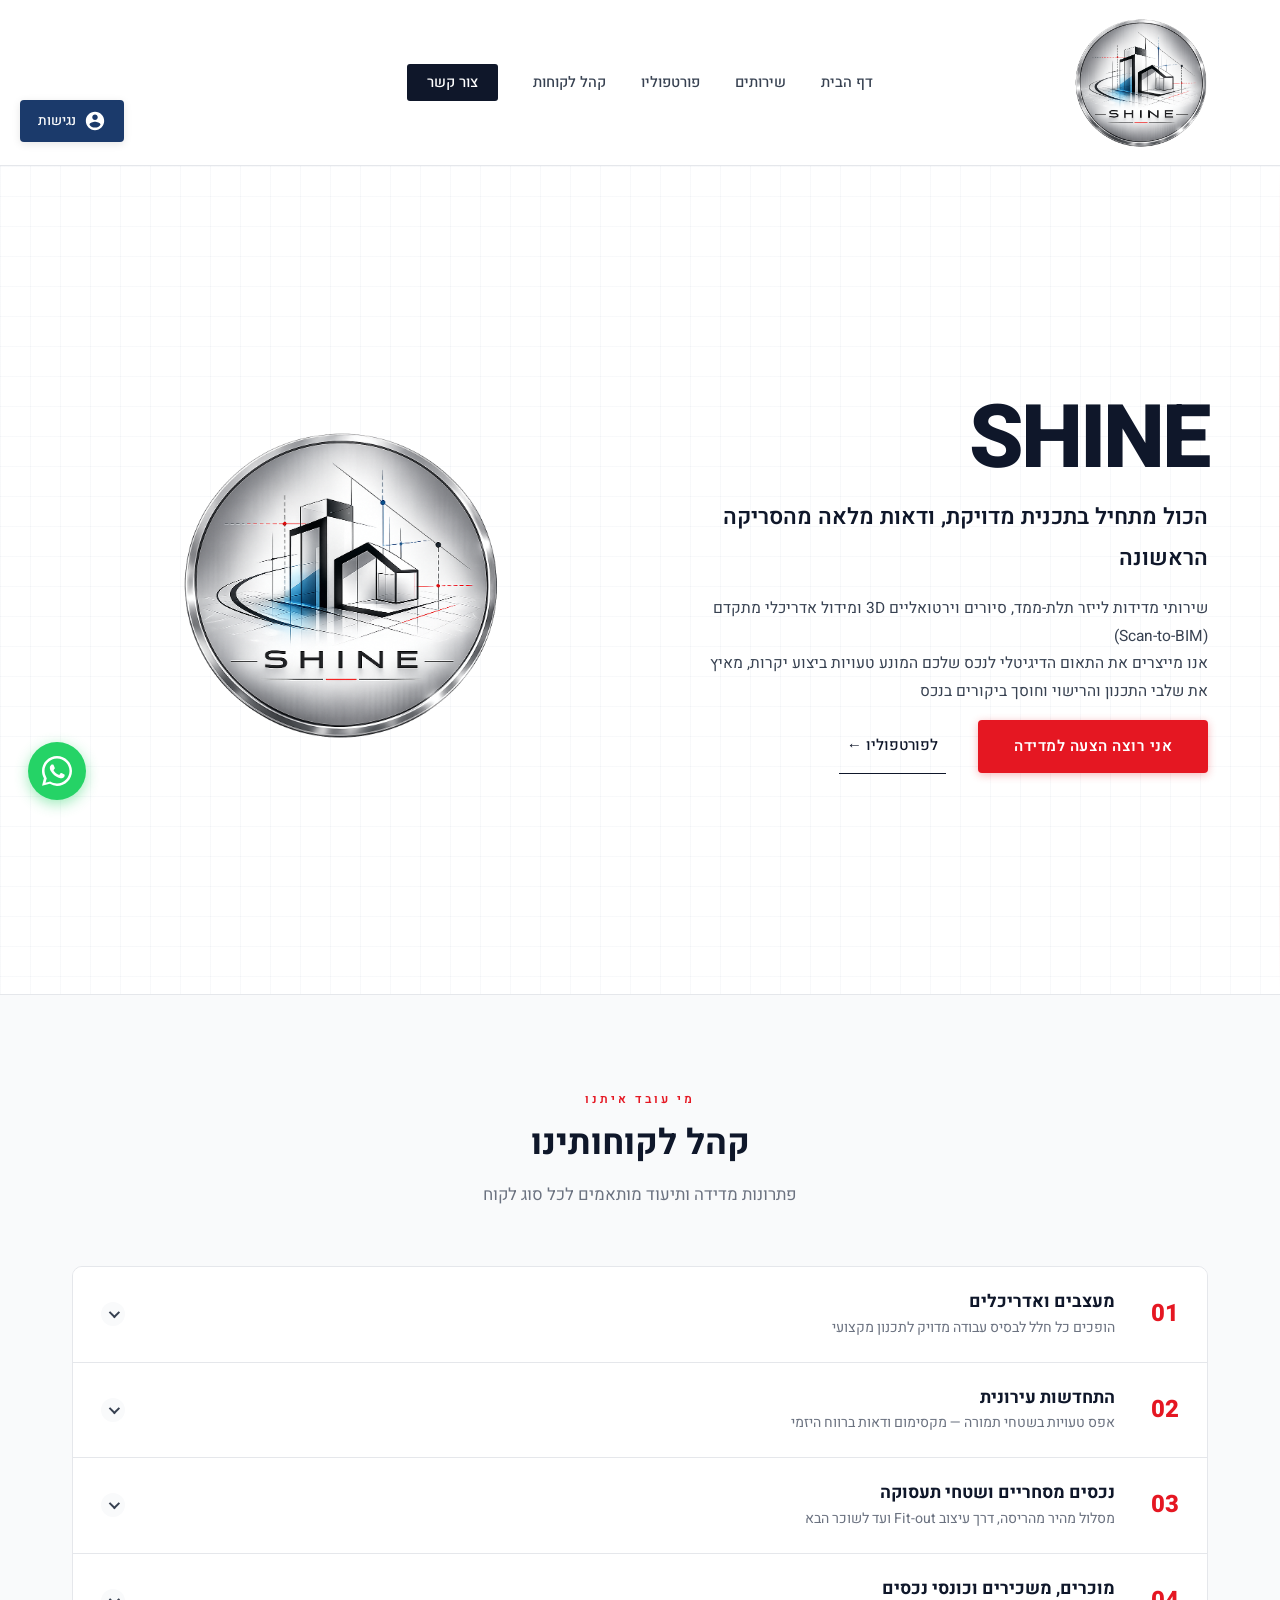
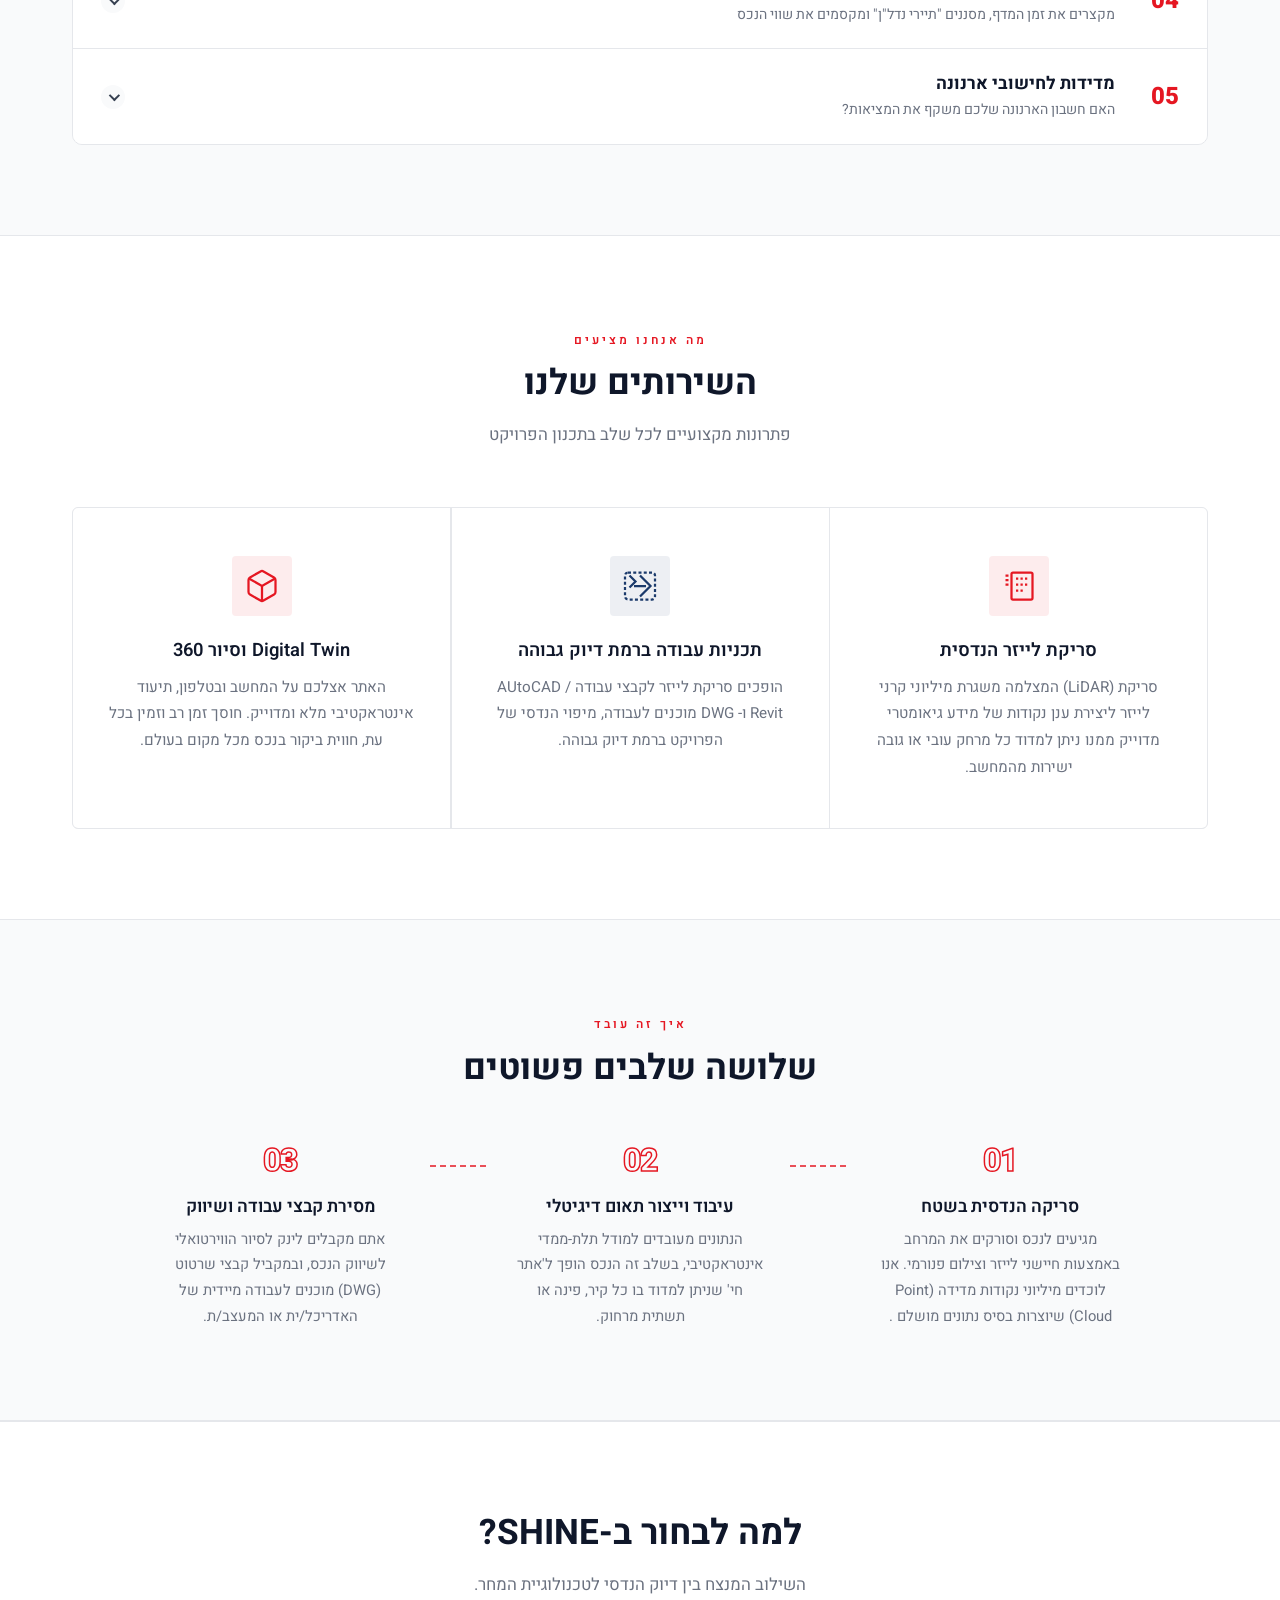
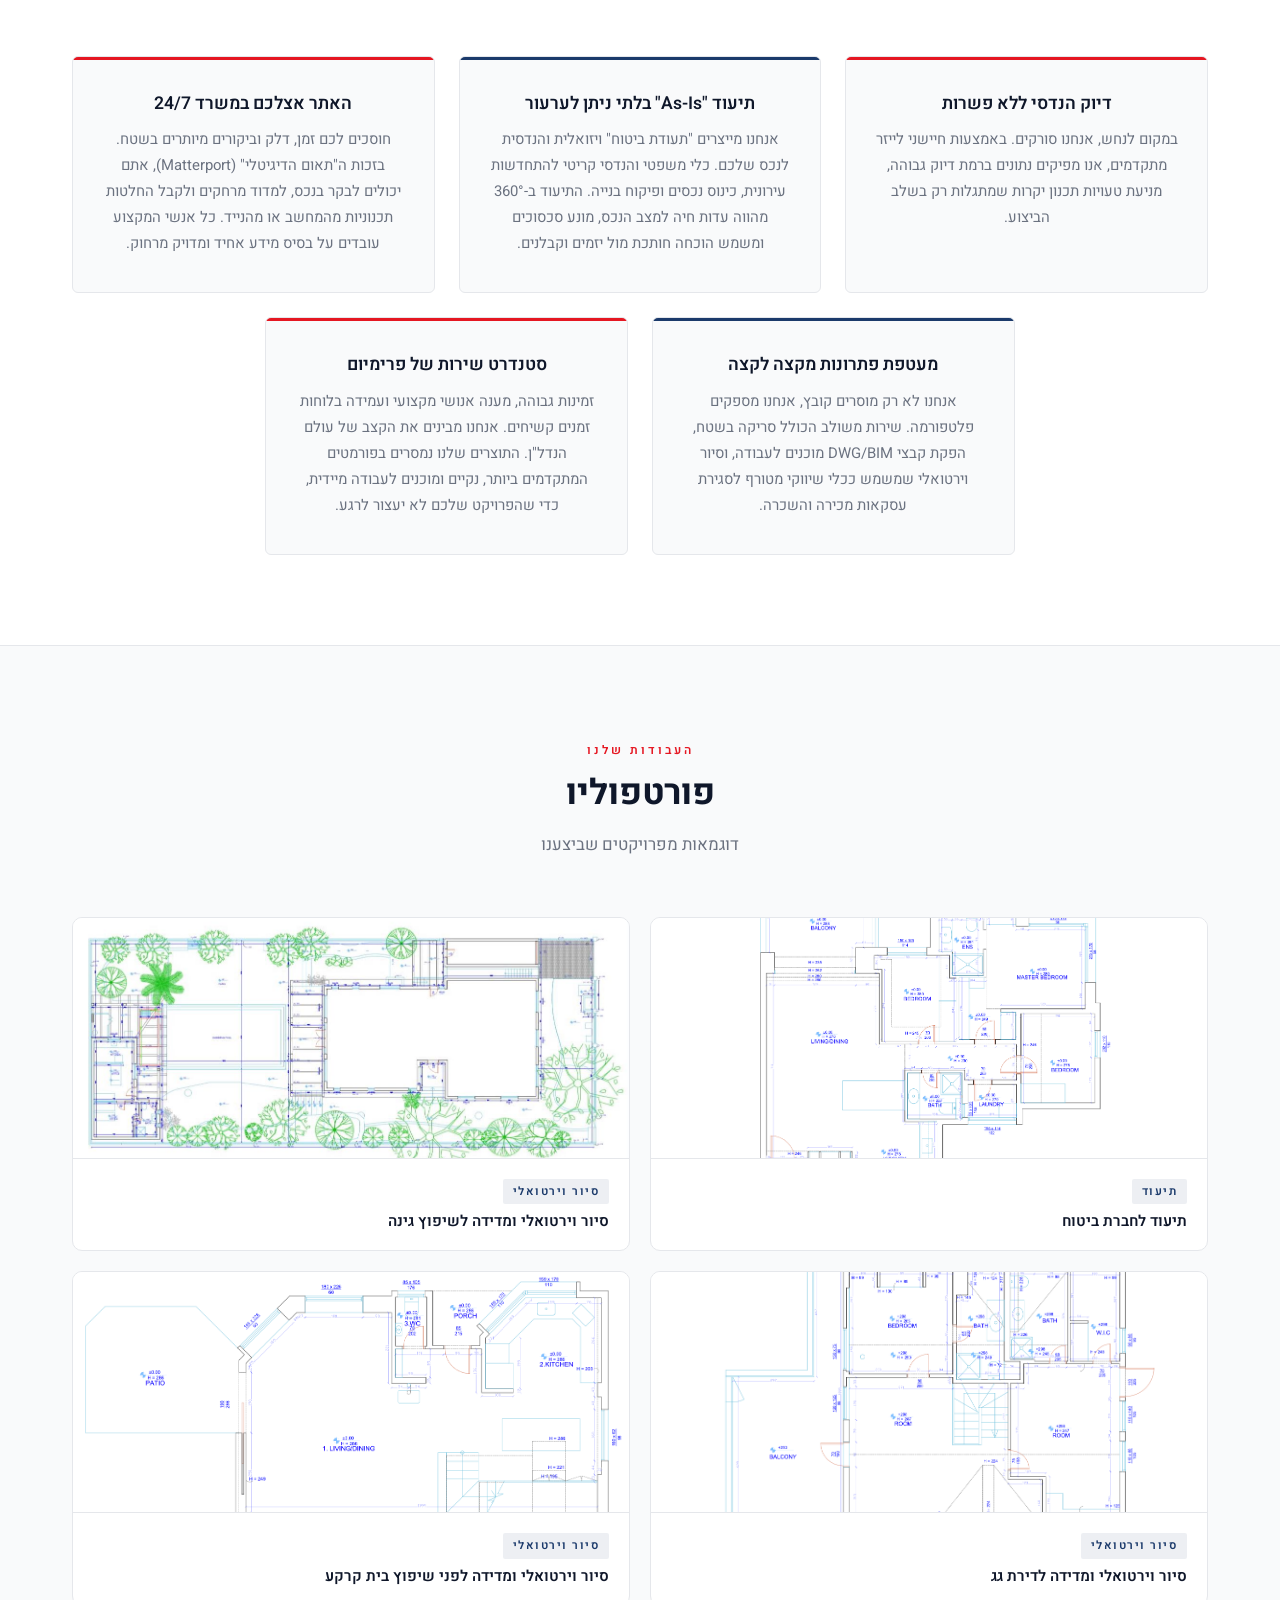
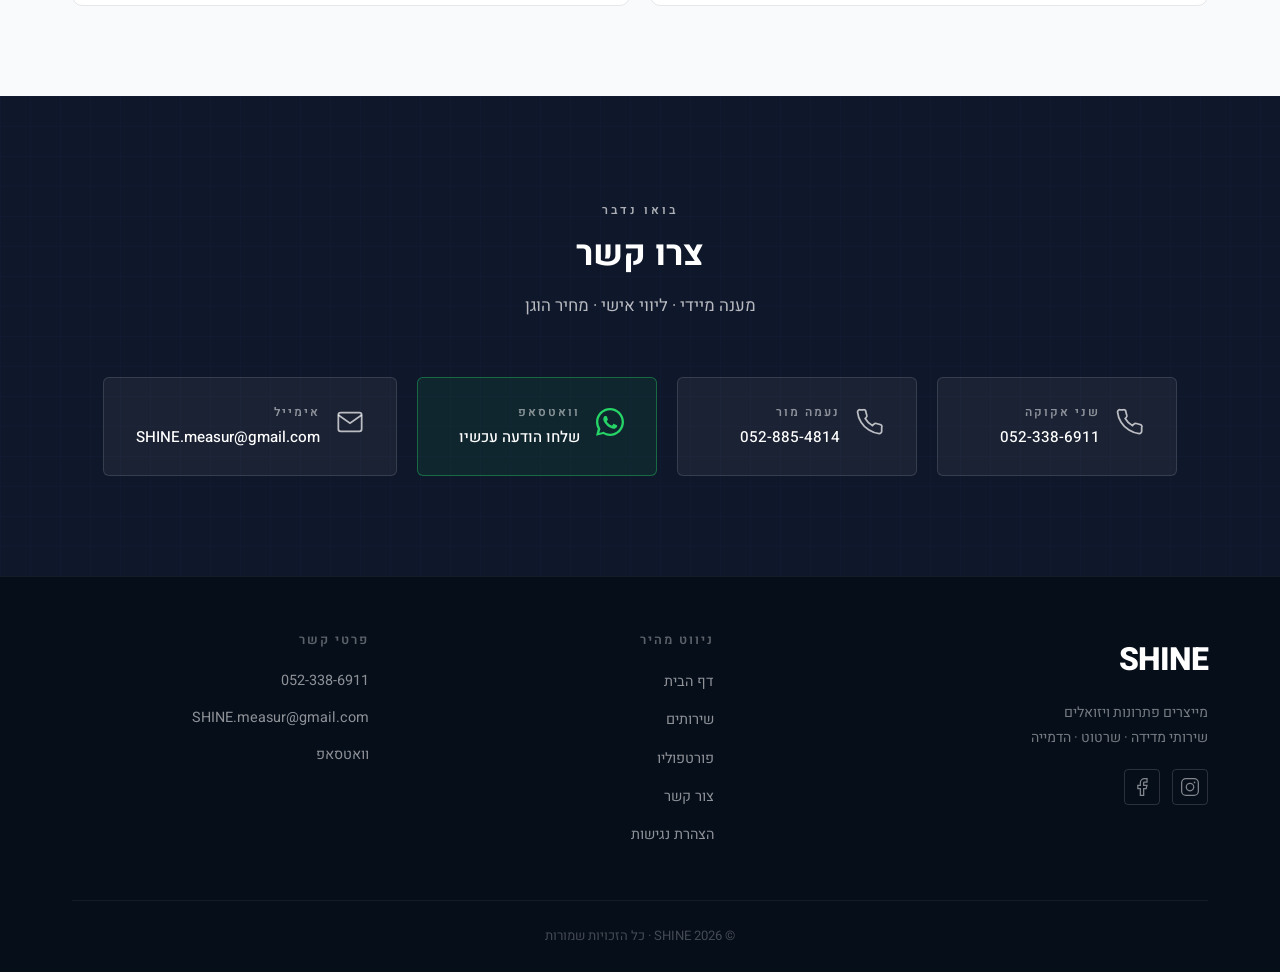
==== index.html @ 83413a2d "Update index.html" ====
<!DOCTYPE html>
<html lang="he" dir="rtl">
<head>
    <meta charset="UTF-8">
    <meta name="viewport" content="width=device-width, initial-scale=1.0">
    <meta name="description" content="SHINE - שירותי מדידה, שרטוט והדמיית 3D מקצועיים לאדריכלים, מעצבי פנים ומהנדסים">
    <title>SHINE | מדידה · שרטוט · הדמייה</title>
    <link rel="stylesheet" href="styles.css">
    <link rel="preconnect" href="https://fonts.googleapis.com">
    <link rel="preconnect" href="https://fonts.gstatic.com" crossorigin>
    <link href="https://fonts.googleapis.com/css2?family=Heebo:wght@300;400;500;600;700;800&display=swap" rel="stylesheet">
</head>
<body>

    <!-- תפריט נגישות -->
    <div id="accessibility-menu" class="accessibility-menu" role="region" aria-label="תפריט נגישות">
        <button id="accessibility-toggle" class="accessibility-toggle" aria-label="פתח תפריט נגישות" aria-expanded="false">
            <svg width="22" height="22" viewBox="0 0 24 24" fill="currentColor" aria-hidden="true">
                <path d="M12 2C6.48 2 2 6.48 2 12s4.48 10 10 10 10-4.48 10-10S17.52 2 12 2zm0 3c1.66 0 3 1.34 3 3s-1.34 3-3 3-3-1.34-3-3 1.34-3 3-3zm0 14.2c-2.5 0-4.71-1.28-6-3.22.03-1.99 4-3.08 6-3.08 1.99 0 5.97 1.09 6 3.08-1.29 1.94-3.5 3.22-6 3.22z"/>
            </svg>
            <span>נגישות</span>
        </button>
        <div id="accessibility-options" class="accessibility-options" aria-hidden="true">
            <h2>אפשרויות נגישות</h2>
            <button class="accessibility-btn" data-action="increase-font" aria-label="הגדל גופן">
                <span class="icon">A+</span><span>הגדל גופן</span>
            </button>
            <button class="accessibility-btn" data-action="decrease-font" aria-label="הקטן גופן">
                <span class="icon">A-</span><span>הקטן גופן</span>
            </button>
            <button class="accessibility-btn" data-action="high-contrast" aria-label="ניגודיות גבוהה">
                <span class="icon">◐</span><span>ניגודיות גבוהה</span>
            </button>
            <button class="accessibility-btn" data-action="reset" aria-label="אפס הגדרות">
                <span class="icon">↻</span><span>אפס הגדרות</span>
            </button>
            <a href="accessibility-statement.html" class="accessibility-link">הצהרת נגישות</a>
        </div>
    </div>

    <!-- כפתור וואטסאפ צף -->
    <a href="https://wa.me/972528854814?text=היי%20SHINE,%20אשמח%20לשמוע%20עוד%20על%20השירותים%20שלכם"
       class="whatsapp-float"
       target="_blank"
       rel="noopener noreferrer"
       aria-label="פנה אלינו בוואטסאפ">
        <svg width="30" height="30" viewBox="0 0 32 32" fill="currentColor" aria-hidden="true">
            <path d="M16 0C7.164 0 0 7.164 0 16c0 2.824.738 5.482 2.028 7.784L.067 31.848l8.292-2.176A15.923 15.923 0 0016 32c8.836 0 16-7.164 16-16S24.836 0 16 0zm0 29.333c-2.444 0-4.768-.662-6.756-1.812l-.484-.288-5.024 1.32 1.34-4.896-.316-.5A13.242 13.242 0 012.667 16c0-7.364 5.97-13.333 13.333-13.333S29.333 8.636 29.333 16 23.364 29.333 16 29.333z"/>
            <path d="M23.348 19.472c-.388-.196-2.3-1.136-2.656-1.264-.356-.132-.616-.196-.876.196-.26.388-1.008 1.264-1.236 1.524-.228.26-.456.292-.844.096-.388-.196-1.64-.604-3.124-1.928-1.156-1.032-1.936-2.308-2.164-2.696-.228-.388-.024-.6.172-.792.176-.176.388-.456.584-.684.196-.228.26-.388.388-.648.132-.26.068-.488-.032-.684-.1-.196-.876-2.112-1.2-2.892-.316-.76-.636-.656-.876-.668-.228-.012-.488-.012-.748-.012s-.684.096-1.04.488c-.356.388-1.36 1.328-1.36 3.244s1.392 3.764 1.588 4.024c.196.26 2.748 4.196 6.656 5.884.932.404 1.66.644 2.228.824.936.296 1.788.256 2.46.156.752-.112 2.3-.94 2.624-1.848.324-.908.324-1.688.228-1.848-.096-.16-.356-.26-.744-.456z"/>
        </svg>
    </a>

    <!-- כפתור טלפון צף -->
    <a href="tel:+972523386911" class="phone-float" aria-label="התקשר אלינו">
        <svg width="28" height="28" viewBox="0 0 32 32" fill="currentColor" aria-hidden="true">
            <path d="M25.36 20.12l-3.52-1.52c-.48-.2-1.04-.08-1.4.32l-1.56 1.56c-2.84-1.44-5.16-3.76-6.6-6.6l1.56-1.56c.4-.36.52-.92.32-1.4l-1.52-3.52c-.24-.56-.84-.88-1.44-.76l-3.2.64c-.6.12-1.04.64-1.04 1.24C6.96 18.28 13.72 25.04 22.48 25.04c.6 0 1.12-.44 1.24-1.04l.64-3.2c.12-.6-.2-1.2-.76-1.44z"/>
        </svg>
    </a>

    <!-- תפריט ניווט -->
    <nav class="navbar" role="navigation" aria-label="תפריט ראשי">
        <div class="container">
            <div class="nav-content">
                <a href="index.html" class="logo" aria-label="SHINE - דף הבית">
                    <img src="images/logo.png" alt="SHINE - מדידה שרטוט הדמייה" class="logo-image">
                </a>
                <button class="mobile-menu-toggle" aria-label="פתח תפריט" aria-expanded="false">
                    <span class="hamburger"></span>
                    <span class="hamburger"></span>
                    <span class="hamburger"></span>
                </button>
                <ul class="nav-links" role="menubar">
                    <li role="none"><a href="#home" role="menuitem">דף הבית</a></li>
                    <li role="none"><a href="#services" role="menuitem">שירותים</a></li>
                    <li role="none"><a href="#portfolio" role="menuitem">פורטפוליו</a></li>
                    <li role="none"><a href="#audience" role="menuitem">קהל לקוחות</a></li>
                    <li role="none"><a href="#contact" role="menuitem" class="nav-contact-link">צור קשר</a></li>
                </ul>
            </div>
        </div>
    </nav>

    <!-- Hero Section -->
    <section id="home" class="hero" role="banner">
        <div class="container">
            <div class="hero-grid">
                <div class="hero-text">
                    <!-- <p class="hero-label">שירותי מדידה, שרטוט והדמייה</p>-->
                    <h1 class="hero-title">SHINE</h1>
                    <p class="hero-subtitle">הכול מתחיל בתכנית מדויקת, ודאות מלאה מהסריקה הראשונה</p>
                    <p class="hero-description">שירותי מדידות לייזר תלת-ממד, סיורים וירטואליים 3D ומידול אדריכלי מתקדם (Scan-to-BIM)<br>אנו מייצרים את התאום הדיגיטלי לנכס שלכם המונע טעויות ביצוע יקרות, מאיץ את שלבי התכנון והרישוי וחוסך ביקורים בנכס</p>
                    <div class="hero-cta-group">
                        <a href="#contact" class="btn-primary">אני רוצה הצעה למדידה</a>
                        <a href="#portfolio" class="btn-secondary">לפורטפוליו ←</a>
                    </div>
                </div>
                <div class="hero-visual">
                    <img src="images/profile_logo.png" alt="SHINE - שני אקוקה" class="hero-profile-img">
                </div>
            </div>
        </div>
    </section>

    <!-- Audience Section -->
    <section id="audience" class="audience-section">
        <div class="container">
            <div class="section-header">
                <span class="section-label">מי עובד איתנו</span>
                <h2 class="section-title">קהל לקוחותינו</h2>
                <p class="section-subtitle">פתרונות מדידה ותיעוד מותאמים לכל סוג לקוח</p>
            </div>
            <div class="audience-accordion">

                <div class="audience-item">
                    <button class="audience-header" aria-expanded="false">
                        <span class="audience-num">01</span>
                        <div class="audience-titles">
                            <span class="audience-title">מעצבים ואדריכלים</span>
                            <span class="audience-tagline">הופכים כל חלל לבסיס עבודה מדויק לתכנון מקצועי</span>
                        </div>
                        <span class="audience-arrow" aria-hidden="true"></span>
                    </button>
                    <div class="audience-body">
                        <p>קיר עקום שלא נלקח בחשבון, זווית נסתרת שאינה 90 מעלות, או נסיעות חוזרות לשטח כדי לבדוק "איפה מוקמה נקודת החשמל" — כל אלו מעכבים את הפרויקט וגורמים לטעויות יקרות בבית הלקוח.</p>
                        <p>אנו מספקים מדידת פנים כירורגית באמצעות סריקת לייזר LiDAR תלת-ממדית ונותנים לכם את השקט להתמקד בתכנון, עיצוב וניהול הפרויקט.</p>
                        <p>אנו מודדים דירות, בתים פרטיים, חנויות ומשרדים ומפיקים עבורך קובץ DWG (אוטוקאד) או Revit נקי, מסודר בשכבות ובגרסה הרצויה לך. מודד מקצועי הוא חלק מהצלחת הפרויקט!</p>
                        <p>כל מדידה כוללת סיור וירטואלי חי — את והלקוחות יכולים "לבקר" בנכס מכל מקום 24/7, לבצע מדידות נוספות באמצעות סרגל דיגיטלי על גבי המסך, ולתאם תשתיות ללא פגישות שטח מיותרות.</p>
                    </div>
                </div>

                <div class="audience-item">
                    <button class="audience-header" aria-expanded="false">
                        <span class="audience-num">02</span>
                        <div class="audience-titles">
                            <span class="audience-title">התחדשות עירונית</span>
                            <span class="audience-tagline">אפס טעויות בשטחי תמורה — מקסימום ודאות ברווח היזמי</span>
                        </div>
                        <span class="audience-arrow" aria-hidden="true"></span>
                    </button>
                    <div class="audience-body">
                        <p>הסטנדרט הטכנולוגי החדש למדידת דירות קיימות בפרויקטים של התחדשות עירונית. ודאות הנדסית חלוטה לשומות תקן 21 ולטבלאות ההקצאה.</p>
                        <p><strong>המטר שחוסך מיליונים:</strong> בפרויקט פינוי-בינוי, כל מטר רבוע שגוי במצב הקיים הוא התחייבות שגויה בתמורות לדיירים. יזמים מגלים לעיתים קרובות מדי ש"השטח בהיתר" אינו תואם את המציאות — מה שמוביל להפסדים של מיליוני שקלים ברווח הגולמי ועיכובים קריטיים.</p>
                        <div class="audience-services-grid">
                            <div class="audience-service-item"><span class="audience-service-num">01</span><div><strong>סריקת LiDAR מלאה למתחם</strong> — סריקה טכנולוגית מלאה של כלל הדירות, ללא הפרעה לשגרת הדיירים, בזמן קצר ובדיוק מרבי.</div></div>
                            <div class="audience-service-item"><span class="audience-service-num">02</span><div><strong>ענן נקודות וטבלאות שטחים</strong> — עיבוד נתוני Point Cloud לטבלאות שטחים מפורטות ומאומתות, בסיס אמין לשמאות לתקן 21.</div></div>
                            <div class="audience-service-item"><span class="audience-service-num">03</span><div><strong>קבצי DWG לתכנון מוקדם</strong> — שרטוטים מדויקים המוכנים לעבודה של האדריכל.</div></div>
                            <div class="audience-service-item"><span class="audience-service-num">04</span><div><strong>ניתוח מסמכים טאבו ותשריטים</strong> — השוואה מקצועית בין הרישום המשפטי לבין המדידה בפועל, גילוי פערים לפני שהם הופכים לחבות.</div></div>
                            <div class="audience-service-item"><span class="audience-service-num">05</span><div><strong>תיקייה מאובטחת בענן</strong> — מסירה דיגיטלית מסודרת של כל חומרי המדידות, זמינים לכל גורמי הפרויקט.</div></div>
                            <div class="audience-service-item"><span class="audience-service-num">06</span><div><strong>סיורים וירטואליים</strong> — מודל תלת-ממד מלא לצפייה, מדידה ותיעוד מצב קיים. מגן על היזם ומפקח הבנייה מפני תביעות נזקים עתידיות.</div></div>
                        </div>
                    </div>
                </div>

                <div class="audience-item">
                    <button class="audience-header" aria-expanded="false">
                        <span class="audience-num">03</span>
                        <div class="audience-titles">
                            <span class="audience-title">נכסים מסחריים ושטחי תעסוקה</span>
                            <span class="audience-tagline">מסלול מהיר מהריסה, דרך עיצוב Fit-out ועד לשוכר הבא</span>
                        </div>
                        <span class="audience-arrow" aria-hidden="true"></span>
                    </button>
                    <div class="audience-body">
                        <p>נכס מסחרי או משרד ריק הוא הפסד כספי נקי בכל יום שעובר. תהליך חילופי השוכרים נתקע לעיתים קרובות בשל היעדר תוכניות "מצב קיים" (As-Is) מדויקות, מה שמעכב את אדריכלי השוכר מלהתחיל בתכנון ה-Fit-out ולחתום על החוזה.</p>
                        <p>אנו מספקים סריקת לייזר מהירה ומקיפה — תוך 48 שעות מועברים קבצי Revit/DWG מדויקים הכוללים מיקומי עמודים, מחיצות ותשתיות (חשמל, אינסטלציה ומיזוג).</p>
                        <p>חישוב יחסי ברוטו-נטו (Gross-up) ושטחי העמסה קומתיים מונע ויכוחים משפטיים ועיכובים במו"מ, ומבטיח גביית שכר דירה על כל סנטימטר קיים בשטח.</p>
                        <p class="audience-clients"><strong>אנו עובדים עם:</strong> רשתות קמעונאיות, קניונים ומרכזים מסחריים, חברות לניהול נכסים, יזמי נדל"ן מניב, משרדי אדריכלים וחברות ביצוע ופיקוח.</p>
                    </div>
                </div>

                <div class="audience-item">
                    <button class="audience-header" aria-expanded="false">
                        <span class="audience-num">04</span>
                        <div class="audience-titles">
                            <span class="audience-title">מוכרים, משכירים וכונסי נכסים</span>
                            <span class="audience-tagline">מקצרים את זמן המדף, מסננים "תיירי נדל"ן" ומקסמים את שווי הנכס</span>
                        </div>
                        <span class="audience-arrow" aria-hidden="true"></span>
                    </button>
                    <div class="audience-body">
                        <p>בעולם הנדל"ן של היום, תמונות דו-ממדיות כבר לא מספיקות. השילוב בין מדידת לייזר מדויקת לטכנולוגיית תאום דיגיטלי בתלת-ממד מייצר העתק מושלם, וירטואלי ומדויק על המילימטר של הנכס.</p>
                        <p><strong>במקום לבזבז שעות על תיאומים וסיורים פיזיים</strong> עם מתעניינים לא רלוונטיים — הקונים הפוטנציאליים יכולים "לסייר" בנכס מכל מקום ובכל זמן. מי שמגיע לסיור פיזי לאחר מכן הוא קונה חם ובשל לסגירה.</p>
                        <p><strong>שקיפות מלאה שמונעת פיצוץ עסקאות:</strong> מדידת הנכס המדויקת שלנו מייצרת תוכנית קומה (Floor Plan) אמינה. שקיפות זו בונה אמון מיידי, מונעת הפתעות בשלב בדיקת השמאי, ומגנה מפני דרישות הורדת מחיר ברגע האחרון.</p>
                        <p><strong>כלי עבודה קריטי לכונסי נכסים:</strong> התאום הדיגיטלי משמש כ"עדות חיה" במצב של שקיפות מלאה עבור בית המשפט והרוכשים הפוטנציאליים, ומאפשר לנהל הליך התמחרות יעיל גם כשהנכס נעול או מאוכלס ברגישות.</p>
                        <p><strong>תכנון שיפוצים לפני רכישה:</strong> קונים יכולים לקחת מידות מדויקות ישירות מתוך הסיור הווירטואלי, לבדוק אם הריהוט שלהם ייכנס, ולתכנן הריסת קיר — הסרת חסמי קנייה פסיכולוגיים שהופכת נכס "ישן" לנכס עם פוטנציאל מוחשי.</p>
                    </div>
                </div>

                <div class="audience-item">
                    <button class="audience-header" aria-expanded="false">
                        <span class="audience-num">05</span>
                        <div class="audience-titles">
                            <span class="audience-title">מדידות לחישובי ארנונה</span>
                            <span class="audience-tagline">האם חשבון הארנונה שלכם משקף את המציאות?</span>
                        </div>
                        <span class="audience-arrow" aria-hidden="true"></span>
                    </button>
                    <div class="audience-body">
                        <p>חיובי הארנונה מבוססים על שטח הנכס, אך במקרים רבים שיטות החישוב של הרשות אינן מעודכנות, כוללות שטחים משותפים שלא כחוק, או מבוססות על מדידות ישנות ולא מדויקות. טעות של מטרים בודדים מתורגמת להפסד של אלפי ואף עשרות אלפי שקלים מדי שנה.</p>
                        <div class="audience-services-grid">
                            <div class="audience-service-item"><span class="audience-service-num">✓</span><div><strong>מדידת שטח נטו מול ברוטו</strong> — בדיקה מדויקת של השטח הבלעדי לעומת שטחים משותפים שלעיתים מועמסים בטעות.</div></div>
                            <div class="audience-service-item"><span class="audience-service-num">✓</span><div><strong>התאמה לצו הארנונה המקומי</strong> — לכל עירייה הגדרות שונות; המדידה שלנו מתורגמת לשפה המשפטית של הרשות שלכם.</div></div>
                            <div class="audience-service-item"><span class="audience-service-num">✓</span><div><strong>איתור טעויות בסיווג הנכס</strong> — מדידה המפרידה בין שימושים שונים בחלל מאפשרת לדרוש שינוי סיווג לתעריף נמוך יותר.</div></div>
                            <div class="audience-service-item"><span class="audience-service-num">✓</span><div><strong>בסיס איתן להגשת השגות</strong> — דוחות המדידה שלנו מספקים ל"אקדח המעשן" לניצחון בהליך ההשגה.</div></div>
                            <div class="audience-service-item"><span class="audience-service-num">✓</span><div><strong>הפחתה וקבלת החזרים רטרואקטיביים</strong> — תיקון טעות יכול להוות עילה לדרישת החזר כספי עבור השנים שבהן שילמתם ביתר.</div></div>
                            <div class="audience-service-item"><span class="audience-service-num">✓</span><div><strong>הגנה מפני "מדידות פתע" של העירייה</strong> — החזקת מדידה דיגיטלית מעודכנת מאפשרת לבקר את נתוני העירייה מיד ולבלום חיובים תופחים.</div></div>
                        </div>
                        <p class="audience-cta-line">מדידה אחת מונעת תשלומים מיותרים לשנים קדימה ומחזירה את ההשקעה מהר מאוד.</p>
                    </div>
                </div>

            </div>
        </div>
    </section>

    <!-- Services Section -->
    <section id="services" class="services-section">
        <div class="container">
            <div class="section-header">
                <span class="section-label">מה אנחנו מציעים</span>
                <h2 class="section-title">השירותים שלנו</h2>
                <p class="section-subtitle">פתרונות מקצועיים לכל שלב בתכנון הפרויקט</p>
            </div>
            <div class="services-grid">
                <div class="service-card animate-in">
                    <div class="service-icon red">
                        <svg width="36" height="36" viewBox="0 0 24 24" fill="none" stroke="currentColor" stroke-width="1.5" aria-hidden="true">
                            <path d="M3 5h2M3 8h2M3 11h2"/>
                            <rect x="7" y="3" width="14" height="18" rx="1"/>
                            <path d="M10 7h8M10 11h8M10 15h5" stroke-dasharray="1.5 1.5"/>
                        </svg>
                    </div>
                    <h3>סריקת לייזר הנדסית</h3>
                    <p>סריקת (LiDAR) המצלמה משגרת מיליוני קרני לייזר ליצירת ענן נקודות של מידע גיאומטרי מדוייק ממנו ניתן למדוד כל מרחק עובי או גובה ישירות מהמחשב.</p>
                </div>
                <div class="service-card animate-in">
                    <div class="service-icon blue">
                        <svg width="36" height="36" viewBox="0 0 24 24" fill="none" stroke="currentColor" stroke-width="1.5" aria-hidden="true">
                            <path d="M12 19l7-7-7-7"/>
                            <path d="M5 5l4 4-4 4"/>
                            <rect x="2" y="3" width="20" height="18" rx="2" stroke-dasharray="2 1.5"/>
                            <path d="M8 12h8"/>
                        </svg>
                    </div>
                    <h3>תכניות עבודה ברמת דיוק גבוהה</h3>
                    <p>הופכים סריקת לייזר לקבצי עבודה AUtoCAD / Revit ו- DWG מוכנים לעבודה, מיפוי הנדסי של הפרויקט ברמת דיוק גבוהה.</p>
                </div>
                <div class="service-card animate-in">
                    <div class="service-icon red">
                        <svg width="36" height="36" viewBox="0 0 24 24" fill="none" stroke="currentColor" stroke-width="1.5" aria-hidden="true">
                            <path d="M21 16V8a2 2 0 00-1-1.73l-7-4a2 2 0 00-2 0l-7 4A2 2 0 003 8v8a2 2 0 001 1.73l7 4a2 2 0 002 0l7-4A2 2 0 0021 16z"/>
                            <polyline points="3.27 6.96 12 12.01 20.73 6.96"/>
                            <line x1="12" y1="22.08" x2="12" y2="12"/>
                        </svg>
                    </div>
                    <h3>Digital Twin וסיור 360 </h3>
                    <p>האתר אצלכם על המחשב ובטלפון, תיעוד אינטראקטיבי מלא ומדוייק. חוסך זמן רב וזמין בכל עת, חווית ביקור בנכס מכל מקום בעולם.</p>
                </div>
            </div>
        </div>
    </section>

    <!-- Process Section -->
    <section id="process" class="process-section">
        <div class="container">
            <div class="section-header">
                <span class="section-label">איך זה עובד</span>
                <h2 class="section-title">שלושה שלבים פשוטים</h2>
            </div>
            <div class="process-steps">
                <div class="process-step animate-in">
                    <div class="step-number">01</div>
                    <div class="step-content">
                        <h3>סריקה הנדסית בשטח</h3>
                        <p>מגיעים לנכס וסורקים את המרחב באמצעות חיישני לייזר וצילום פנורמי. אנו לוכדים מיליוני נקודות מדידה (Point Cloud) שיוצרות בסיס נתונים מושלם
.</p>
                    </div>
                </div>
                <div class="process-connector" aria-hidden="true">
                    <svg width="60" height="2" viewBox="0 0 60 2">
                        <line x1="0" y1="1" x2="60" y2="1" stroke="#e51722" stroke-width="1.5" stroke-dasharray="6,4"/>
                    </svg>
                </div>
                <div class="process-step animate-in">
                    <div class="step-number">02</div>
                    <div class="step-content">
                        <h3>עיבוד וייצור תאום דיגיטלי</h3>
                        <p>הנתונים מעובדים למודל תלת-ממדי אינטראקטיבי, בשלב זה הנכס הופך ל'אתר חי' שניתן למדוד בו כל קיר, פינה או תשתית מרחוק.</p>
                    </div>
                </div>
                <div class="process-connector" aria-hidden="true">
                    <svg width="60" height="2" viewBox="0 0 60 2">
                        <line x1="0" y1="1" x2="60" y2="1" stroke="#e51722" stroke-width="1.5" stroke-dasharray="6,4"/>
                    </svg>
                </div>
                <div class="process-step animate-in">
                    <div class="step-number">03</div>
                    <div class="step-content">
                        <h3>מסירת קבצי עבודה ושיווק</h3>
                        <p>אתם מקבלים לינק לסיור הווירטואלי לשיווק הנכס, ובמקביל קבצי שרטוט (DWG) מוכנים לעבודה מיידית של האדריכל/ית או המעצב/ת.</p>
                    </div>
                </div>
            </div>
        </div>
    </section>

    <!-- Advantages Section -->
    <section id="advantages" class="advantages-section">
        <div class="container">
            <div class="section-header">
                <!-- A<span class="section-label">למה SHINE</span>-->
                <h2 class="section-title">למה לבחור ב-SHINE?</h2>
                <p class="section-subtitle">השילוב המנצח בין דיוק הנדסי לטכנולוגיית המחר.</p>
            </div>
            <div class="advantages-grid">
                <div class="advantage-card animate-in">
                    <div class="advantage-accent red"></div>
                    <h3>דיוק הנדסי ללא פשרות</h3>
                    <p>במקום לנחש, אנחנו סורקים. באמצעות חיישני לייזר מתקדמים, אנו מפיקים נתונים ברמת דיוק גבוהה, מניעת טעויות תכנון יקרות שמתגלות רק בשלב הביצוע.</p>
                </div>
                <div class="advantage-card animate-in">
                    <div class="advantage-accent blue"></div>
                    <h3>תיעוד "As-Is" בלתי ניתן לערעור</h3>
                    <p>אנחנו מייצרים "תעודת ביטוח" ויזואלית והנדסית לנכס שלכם. כלי משפטי והנדסי קריטי להתחדשות עירונית, כינוס נכסים ופיקוח בנייה. התיעוד ב-360° מהווה עדות חיה למצב הנכס, מונע סכסוכים ומשמש הוכחה חותכת מול יזמים וקבלנים.</p>
                </div>
                <div class="advantage-card animate-in">
                    <div class="advantage-accent red"></div>
                    <h3>האתר אצלכם במשרד 24/7</h3>
                    <p>חוסכים לכם זמן, דלק וביקורים מיותרים בשטח. בזכות ה"תאום הדיגיטלי" (Matterport), אתם יכולים לבקר בנכס, למדוד מרחקים ולקבל החלטות תכנוניות מהמחשב או מהנייד. כל אנשי המקצוע עובדים על בסיס מידע אחיד ומדויק מרחוק.</p>
                </div>
                <div class="advantage-card animate-in">
                    <div class="advantage-accent blue"></div>
                    <h3>מעטפת פתרונות מקצה לקצה</h3>
                    <p>אנחנו לא רק מוסרים קובץ, אנחנו מספקים פלטפורמה. שירות משולב הכולל סריקה בשטח, הפקת קבצי DWG/BIM מוכנים לעבודה, וסיור וירטואלי שמשמש ככלי שיווקי מטורף לסגירת עסקאות מכירה והשכרה.</p>
                </div>
                <div class="advantage-card animate-in">
                    <div class="advantage-accent red"></div>
                    <h3>סטנדרט שירות של פרימיום</h3>
                    <p>זמינות גבוהה, מענה אנושי מקצועי ועמידה בלוחות זמנים קשיחים. אנחנו מבינים את הקצב של עולם הנדל"ן. התוצרים שלנו נמסרים בפורמטים המתקדמים ביותר, נקיים ומוכנים לעבודה מיידית, כדי שהפרויקט שלכם לא יעצור לרגע.</p>
                </div>
            </div>
        </div>
    </section>

    <!-- Portfolio Section -->
    <section id="portfolio" class="portfolio-section">
        <div class="container">
            <div class="section-header">
                <span class="section-label">העבודות שלנו</span>
                <h2 class="section-title">פורטפוליו</h2>
                <p class="section-subtitle">דוגמאות מפרויקטים שביצענו</p>
            </div>
            <div class="portfolio-grid">

                <div class="portfolio-item animate-in" onclick="openProject('a')" role="button" tabindex="0" aria-label="פתח פרויקט: תיעוד לחברת ביטוח">
                    <div class="portfolio-visual">
                        <img src="./images/projects/a_pic5.jpg" alt="תיעוד לחברת ביטוח" class="portfolio-thumb-img">
                        <div class="portfolio-overlay"><svg width="32" height="32" viewBox="0 0 24 24" fill="none" stroke="#fff" stroke-width="2"><circle cx="11" cy="11" r="8"/><line x1="21" y1="21" x2="16.65" y2="16.65"/></svg></div>
                    </div>
                    <div class="portfolio-info">
                        <span class="portfolio-tag">תיעוד</span>
                        <h3>תיעוד לחברת ביטוח</h3>
                    </div>
                </div>

                <div class="portfolio-item animate-in" onclick="openProject('b')" role="button" tabindex="0" aria-label="פתח פרויקט: סיור וירטואלי ומדידה לשיפוץ גינה">
                    <div class="portfolio-visual">
                        <img src="./images/projects/b_pic4.jpg" alt="סיור וירטואלי ומדידה לשיפוץ גינה" class="portfolio-thumb-img">
                        <div class="portfolio-overlay"><svg width="32" height="32" viewBox="0 0 24 24" fill="none" stroke="#fff" stroke-width="2"><circle cx="11" cy="11" r="8"/><line x1="21" y1="21" x2="16.65" y2="16.65"/></svg></div>
                    </div>
                    <div class="portfolio-info">
                        <span class="portfolio-tag">סיור וירטואלי</span>
                        <h3>סיור וירטואלי ומדידה לשיפוץ גינה</h3>
                    </div>
                </div>

                <div class="portfolio-item animate-in" onclick="openProject('c')" role="button" tabindex="0" aria-label="פתח פרויקט: סיור וירטואלי ומדידה לדירת גג">
                    <div class="portfolio-visual">
                        <img src="./images/projects/c_pic5.jpg" alt="סיור וירטואלי ומדידה לדירת גג" class="portfolio-thumb-img">
                        <div class="portfolio-overlay"><svg width="32" height="32" viewBox="0 0 24 24" fill="none" stroke="#fff" stroke-width="2"><circle cx="11" cy="11" r="8"/><line x1="21" y1="21" x2="16.65" y2="16.65"/></svg></div>
                    </div>
                    <div class="portfolio-info">
                        <span class="portfolio-tag">סיור וירטואלי</span>
                        <h3>סיור וירטואלי ומדידה לדירת גג</h3>
                    </div>
                </div>

                <div class="portfolio-item animate-in" onclick="openProject('d')" role="button" tabindex="0" aria-label="פתח פרויקט: סיור וירטואלי ומדידה לפני שיפוץ בית קרקע">
                    <div class="portfolio-visual">
                        <img src="./images/projects/d_pic4.jpg" alt="סיור וירטואלי ומדידה לפני שיפוץ בית קרקע" class="portfolio-thumb-img">
                        <div class="portfolio-overlay"><svg width="32" height="32" viewBox="0 0 24 24" fill="none" stroke="#fff" stroke-width="2"><circle cx="11" cy="11" r="8"/><line x1="21" y1="21" x2="16.65" y2="16.65"/></svg></div>
                    </div>
                    <div class="portfolio-info">
                        <span class="portfolio-tag">סיור וירטואלי</span>
                        <h3>סיור וירטואלי ומדידה לפני שיפוץ בית קרקע</h3>
                    </div>
                </div>

            </div>
        </div>
    </section>

    <!-- Project Modal -->
    <div id="project-modal" class="project-modal" role="dialog" aria-modal="true" aria-labelledby="modal-title">
        <div class="project-modal-backdrop" id="modal-backdrop"></div>
        <div class="project-modal-inner">
            <div class="project-modal-header">
                <h3 id="modal-title"></h3>
                <button class="modal-close-btn" id="modal-close-btn" aria-label="סגור חלון">&#x2715;</button>
            </div>
            <div class="project-modal-body">
                <div class="modal-images-grid" id="modal-images"></div>
                <div class="modal-video-wrap">
                    <iframe id="modal-video" src="" frameborder="0" allow="accelerometer; autoplay; clipboard-write; encrypted-media; gyroscope; picture-in-picture" allowfullscreen title="סרטון פרויקט"></iframe>
                </div>
            </div>
        </div>
    </div>

    <!-- Image Lightbox -->
    <div id="lightbox" class="lightbox" role="dialog" aria-modal="true" aria-label="תצוגה מוגדלת">
        <div class="lightbox-backdrop" id="lightbox-backdrop"></div>
        <button class="lightbox-close" id="lightbox-close" aria-label="סגור">&#x2715;</button>
        <button class="lightbox-arrow lightbox-prev" id="lightbox-prev" aria-label="תמונה קודמת">&#8250;</button>
        <img id="lightbox-img" src="" alt="" class="lightbox-img">
        <button class="lightbox-arrow lightbox-next" id="lightbox-next" aria-label="תמונה הבאה">&#8249;</button>
        <div class="lightbox-counter" id="lightbox-counter"></div>
    </div>

    <!-- Contact Section -->
    <section id="contact" class="contact-section">
        <div class="container">
            <div class="contact-content">
                <div class="section-header">
                    <span class="section-label light">בואו נדבר</span>
                    <h2 class="section-title light">צרו קשר</h2>
                    <p class="section-subtitle light">מענה מיידי · ליווי אישי · מחיר הוגן</p>
                </div>
                <div class="contact-methods">
                    <a href="tel:+972523386911" class="contact-card">
                        <div class="contact-icon">
                            <svg width="28" height="28" viewBox="0 0 24 24" fill="none" stroke="currentColor" stroke-width="1.5" aria-hidden="true">
                                <path d="M22 16.92v3a2 2 0 01-2.18 2 19.79 19.79 0 01-8.63-3.07A19.5 19.5 0 014.4 12.15a19.79 19.79 0 01-3.07-8.67A2 2 0 013.5 1.5h3a2 2 0 012 1.72 12.84 12.84 0 00.7 2.81 2 2 0 01-.45 2.11L7.91 9a16 16 0 006.09 6.09l1.37-1.37a2 2 0 012.12-.45 12.84 12.84 0 002.81.7A2 2 0 0122 16.92z"/>
                            </svg>
                        </div>
                        <div class="contact-text">
                            <span class="contact-label">שני אקוקה</span>
                            <span class="contact-value" dir="ltr">052-338-6911</span>
                        </div>
                    </a>
                    <a href="tel:+972528854814" class="contact-card">
                        <div class="contact-icon">
                            <svg width="28" height="28" viewBox="0 0 24 24" fill="none" stroke="currentColor" stroke-width="1.5" aria-hidden="true">
                                <path d="M22 16.92v3a2 2 0 01-2.18 2 19.79 19.79 0 01-8.63-3.07A19.5 19.5 0 014.4 12.15a19.79 19.79 0 01-3.07-8.67A2 2 0 013.5 1.5h3a2 2 0 012 1.72 12.84 12.84 0 00.7 2.81 2 2 0 01-.45 2.11L7.91 9a16 16 0 006.09 6.09l1.37-1.37a2 2 0 012.12-.45 12.84 12.84 0 002.81.7A2 2 0 0122 16.92z"/>
                            </svg>
                        </div>
                        <div class="contact-text">
                            <span class="contact-label">נעמה מור</span>
                            <span class="contact-value" dir="ltr">052-885-4814</span>
                        </div>
                    </a>
                    <a href="https://wa.me/972528854814?text=היי%20SHINE,%20אשמח%20לשמוע%20עוד%20על%20השירותים%20שלכם"
                       class="contact-card contact-card-whatsapp"
                       target="_blank" rel="noopener noreferrer">
                        <div class="contact-icon">
                            <svg width="28" height="28" viewBox="0 0 24 24" fill="currentColor" aria-hidden="true">
                                <path d="M12 0C5.373 0 0 5.373 0 12c0 2.118.549 4.111 1.521 5.839L.05 23.886l6.138-1.61A11.942 11.942 0 0012 24c6.627 0 12-5.373 12-12S18.627 0 12 0zm0 22c-1.833 0-3.576-.496-5.067-1.359l-.363-.216-3.768.988 1.005-3.672-.237-.375A9.932 9.932 0 012 12C2 6.477 6.477 2 12 2s10 4.477 10 10-4.477 10-10 10zm5.511-7.396c-.299-.15-1.725-.851-1.992-.948-.267-.099-.462-.15-.657.15-.195.299-.756.948-.927 1.143-.171.195-.342.219-.633.072-.299-.15-1.23-.453-2.343-1.446-.867-.774-1.452-1.731-1.623-2.022-.171-.299-.018-.45.129-.594.132-.132.291-.342.438-.513.147-.171.195-.291.291-.486.099-.195.051-.366-.024-.513s-.657-1.584-.9-2.169c-.237-.57-.477-.492-.657-.501-.171-.009-.366-.009-.561-.009s-.513.072-.78.366c-.267.291-1.02.996-1.02 2.433s1.044 2.822 1.191 3.017c.147.195 2.061 3.147 4.995 4.416.699.303 1.245.483 1.671.618.702.222 1.341.191 1.845.117.564-.084 1.725-.705 1.968-1.386.243-.681.243-1.266.171-1.386-.072-.12-.267-.195-.561-.342z"/>
                            </svg>
                        </div>
                        <div class="contact-text">
                            <span class="contact-label">וואטסאפ</span>
                            <span class="contact-value">שלחו הודעה עכשיו</span>
                        </div>
                    </a>
                    <a href="mailto:SHINE.measur@gmail.com" class="contact-card">
                        <div class="contact-icon">
                            <svg width="28" height="28" viewBox="0 0 24 24" fill="none" stroke="currentColor" stroke-width="1.5" aria-hidden="true">
                                <path d="M4 4h16c1.1 0 2 .9 2 2v12c0 1.1-.9 2-2 2H4c-1.1 0-2-.9-2-2V6c0-1.1.9-2 2-2z"/>
                                <polyline points="22,6 12,13 2,6"/>
                            </svg>
                        </div>
                        <div class="contact-text">
                            <span class="contact-label">אימייל</span>
                            <span class="contact-value">SHINE.measur@gmail.com</span>
                        </div>
                    </a>
                </div>
            </div>
        </div>
    </section>

    <!-- Footer -->
    <footer class="footer">
        <div class="container">
            <div class="footer-content">
                <div class="footer-brand">
                    <span class="footer-logo">SHINE</span>
                    <p class="footer-desc">מייצרים פתרונות ויזואלים<br>שירותי מדידה · שרטוט · הדמייה</p>
                    <div class="social-links">
                        <a href="#" class="social-link" aria-label="עמוד אינסטגרם" target="_blank" rel="noopener noreferrer">
                            <svg width="20" height="20" viewBox="0 0 24 24" fill="none" stroke="currentColor" stroke-width="1.5" aria-hidden="true">
                                <rect x="2" y="2" width="20" height="20" rx="5" ry="5"/>
                                <circle cx="12" cy="12" r="4.5"/>
                                <circle cx="17.5" cy="6.5" r="1" fill="currentColor" stroke="none"/>
                            </svg>
                        </a>
                        <a href="#" class="social-link" aria-label="עמוד פייסבוק" target="_blank" rel="noopener noreferrer">
                            <svg width="20" height="20" viewBox="0 0 24 24" fill="none" stroke="currentColor" stroke-width="1.5" aria-hidden="true">
                                <path d="M18 2h-3a5 5 0 00-5 5v3H7v4h3v8h4v-8h3l1-4h-4V7a1 1 0 011-1h3z"/>
                            </svg>
                        </a>
                    </div>
                </div>
                <div class="footer-links">
                    <h3>ניווט מהיר</h3>
                    <ul>
                        <li><a href="#home">דף הבית</a></li>
                        <li><a href="#services">שירותים</a></li>
                        <li><a href="#portfolio">פורטפוליו</a></li>
                        <li><a href="#contact">צור קשר</a></li>
                        <li><a href="accessibility-statement.html">הצהרת נגישות</a></li>
                    </ul>
                </div>
                <div class="footer-contact">
                    <h3>פרטי קשר</h3>
                    <p>
                        <a href="tel:+972523386911" dir="ltr">052-338-6911</a>
                    </p>
                    <p>
                        <a href="mailto:SHINE.measur@gmail.com">SHINE.measur@gmail.com</a>
                    </p>
                    <p>
                        <a href="https://wa.me/972528854814" target="_blank" rel="noopener noreferrer">וואטסאפ</a>
                    </p>
                </div>
            </div>
            <div class="footer-bottom">
                <p>&copy; 2026 SHINE · כל הזכויות שמורות</p>
            </div>
        </div>
    </footer>

    <script src="script.js"></script>

</body>
</html>
---- styles.css ----
/* ===============================================
   SHINE — Design System
   White · Clean · Architectural
   =============================================== */
:root {
    --red:            #e51722;      /* Primary accent — red */
    --blue:           #1B3A6B;      /* Secondary accent — dark navy blue */
    --text-dark:      #0f172a;      /* Near-black for headings */
    --text-medium:    #374151;      /* Medium gray for body */
    --text-light:     #6B7280;      /* Light gray for subtitles */
    --bg-white:       #ffffff;
    --bg-light:       #f9fafb;
    --bg-dark:        #0f172a;      /* Footer / dark sections */
    --border:         #e5e7eb;
    --border-strong:  #d1d5db;
    --shadow-sm:      rgba(0,0,0,0.05);
    --shadow-md:      rgba(0,0,0,0.10);
    --whatsapp:       #25D366;

    --font-size-base:  16px;
    --font-size-scale: 1;
}

/* ===============================================
   Reset
   =============================================== */
*, *::before, *::after {
    margin: 0;
    padding: 0;
    box-sizing: border-box;
}

html {
    scroll-behavior: smooth;
    font-size: var(--font-size-base);
}

body {
    font-family: 'Heebo', sans-serif;
    color: var(--text-medium);
    background-color: var(--bg-white);
    direction: rtl;
    text-align: right;
    line-height: 1.7;
    -webkit-font-smoothing: antialiased;
}

/* ===============================================
   Typography
   =============================================== */
h1, h2, h3, h4 {
    font-weight: 700;
    line-height: 1.2;
    color: var(--text-dark);
}

h1 { font-size: calc(4rem * var(--font-size-scale)); }
h2 { font-size: calc(2.2rem * var(--font-size-scale)); }
h3 { font-size: calc(1.25rem * var(--font-size-scale)); }

p {
    font-size: calc(1rem * var(--font-size-scale));
    margin-bottom: 1rem;
    line-height: 1.8;
}

a {
    color: inherit;
    text-decoration: none;
    transition: color 0.2s ease;
}

a:focus-visible {
    outline: 2px solid var(--red);
    outline-offset: 3px;
    border-radius: 2px;
}

/* ===============================================
   Container
   =============================================== */
.container {
    max-width: 1200px;
    margin: 0 auto;
    padding: 0 2rem;
}

/* ===============================================
   Section Header Pattern
   =============================================== */
.section-header {
    text-align: center;
    margin-bottom: 3.5rem;
}

.section-label {
    display: inline-block;
    font-size: calc(0.75rem * var(--font-size-scale));
    font-weight: 600;
    letter-spacing: 3px;
    text-transform: uppercase;
    color: var(--red);
    margin-bottom: 0.75rem;
}

.section-label.light { color: rgba(255,255,255,0.65); }

.section-title {
    font-size: calc(2.2rem * var(--font-size-scale));
    font-weight: 700;
    color: var(--text-dark);
    margin-bottom: 1rem;
}

.section-title.light { color: #ffffff; }

.section-subtitle {
    font-size: calc(1.05rem * var(--font-size-scale));
    color: var(--text-light);
    max-width: 580px;
    margin: 0 auto;
}

.section-subtitle.light { color: rgba(255,255,255,0.7); }

/* ===============================================
   Buttons
   =============================================== */
.btn-primary {
    display: inline-block;
    background-color: var(--red);
    color: #ffffff;
    padding: 14px 36px;
    border-radius: 4px;
    font-size: calc(0.95rem * var(--font-size-scale));
    font-weight: 600;
    letter-spacing: 0.5px;
    transition: all 0.25s ease;
    box-shadow: 0 2px 8px rgba(229,23,34,0.3);
}

.btn-primary:hover {
    background-color: #c9131e;
    transform: translateY(-2px);
    box-shadow: 0 4px 16px rgba(229,23,34,0.35);
    color: #ffffff;
}

.btn-secondary {
    display: inline-block;
    color: var(--text-dark);
    font-size: calc(0.95rem * var(--font-size-scale));
    font-weight: 500;
    padding: 14px 8px;
    border-bottom: 1.5px solid var(--text-dark);
    transition: all 0.25s ease;
}

.btn-secondary:hover {
    color: var(--red);
    border-bottom-color: var(--red);
}

/* ===============================================
   Accessibility Menu
   =============================================== */
.accessibility-menu {
    position: fixed;
    top: 100px;
    left: 20px;
    z-index: 9999;
}

.accessibility-toggle {
    background-color: var(--blue);
    color: white;
    border: none;
    border-radius: 4px;
    padding: 10px 18px;
    cursor: pointer;
    display: flex;
    align-items: center;
    gap: 8px;
    font-size: calc(0.85rem * var(--font-size-scale));
    font-family: 'Heebo', sans-serif;
    font-weight: 500;
    box-shadow: 0 2px 8px var(--shadow-md);
    transition: all 0.2s ease;
}

.accessibility-toggle:hover {
    background-color: var(--red);
    transform: translateY(-1px);
}

.accessibility-toggle:focus-visible {
    outline: 2px solid var(--red);
    outline-offset: 2px;
}

.accessibility-options {
    position: absolute;
    top: 48px;
    left: 0;
    background-color: var(--bg-white);
    border: 1px solid var(--border);
    border-radius: 6px;
    padding: 18px;
    box-shadow: 0 8px 24px var(--shadow-md);
    min-width: 210px;
    opacity: 0;
    visibility: hidden;
    transform: translateY(-8px);
    transition: all 0.25s ease;
}

.accessibility-options.active {
    opacity: 1;
    visibility: visible;
    transform: translateY(0);
}

.accessibility-options h2 {
    font-size: calc(0.95rem * var(--font-size-scale));
    font-weight: 600;
    margin-bottom: 12px;
    color: var(--text-dark);
    border-bottom: 1px solid var(--border);
    padding-bottom: 10px;
}

.accessibility-btn {
    width: 100%;
    background-color: var(--bg-light);
    border: 1px solid var(--border);
    border-radius: 4px;
    padding: 10px 14px;
    margin-bottom: 8px;
    cursor: pointer;
    font-family: 'Heebo', sans-serif;
    font-size: calc(0.9rem * var(--font-size-scale));
    display: flex;
    align-items: center;
    gap: 10px;
    color: var(--text-dark);
    transition: all 0.2s ease;
}

.accessibility-btn:hover {
    background-color: var(--blue);
    color: white;
    border-color: var(--blue);
}

.accessibility-btn .icon {
    font-weight: 700;
    font-size: calc(1rem * var(--font-size-scale));
    min-width: 20px;
    text-align: center;
}

.accessibility-link {
    display: block;
    text-align: center;
    margin-top: 12px;
    padding-top: 12px;
    border-top: 1px solid var(--border);
    color: var(--blue);
    font-size: calc(0.85rem * var(--font-size-scale));
    transition: color 0.2s;
}

.accessibility-link:hover { color: var(--red); }

/* ===============================================
   Floating Buttons
   =============================================== */
.whatsapp-float {
    position: fixed;
    bottom: 100px;
    left: 28px;
    background-color: var(--whatsapp);
    color: white;
    width: 58px;
    height: 58px;
    border-radius: 50%;
    display: flex;
    align-items: center;
    justify-content: center;
    box-shadow: 0 4px 14px rgba(37,211,102,0.45);
    z-index: 9998;
    transition: all 0.25s ease;
}

.whatsapp-float:hover {
    transform: scale(1.08);
    box-shadow: 0 6px 20px rgba(37,211,102,0.55);
}

.phone-float {
    position: fixed;
    bottom: 30px;
    left: 28px;
    background-color: var(--blue);
    color: white;
    width: 52px;
    height: 52px;
    border-radius: 50%;
    display: none;
    align-items: center;
    justify-content: center;
    box-shadow: 0 4px 12px rgba(27,58,107,0.4);
    z-index: 9998;
    transition: all 0.25s ease;
}

.phone-float:hover {
    transform: scale(1.08);
    background-color: #243f7a;
}

@media (max-width: 768px) {
    .phone-float {
        display: flex;
        left: 18px;
    }
}

/* ===============================================
   Navbar
   =============================================== */
.navbar {
    background-color: var(--bg-white);
    border-bottom: 1px solid var(--border);
    position: sticky;
    top: 0;
    z-index: 1000;
    padding: 1.1rem 0;
    transition: all 0.3s ease;
}

.navbar.navbar-scrolled {
    padding: 0.6rem 0;
    box-shadow: 0 4px 20px var(--shadow-sm);
    background-color: rgba(255,255,255,0.97);
    backdrop-filter: blur(8px);
}

.nav-content {
    display: grid;
    grid-template-columns: 1fr auto 1fr;
    align-items: center;
}

.logo {
    grid-column: 1;
    justify-self: start;
    display: flex;
    align-items: center;
}

.mobile-menu-toggle {
    grid-column: 3;
    justify-self: end;
    display: none;
    flex-direction: column;
    gap: 5px;
    background: none;
    border: none;
    cursor: pointer;
    padding: 5px;
}

.logo-image {
    max-height: 130px;
    max-width: 360px;
    width: auto;
    object-fit: contain;
    transition: max-height 0.3s ease;
}

.navbar.navbar-scrolled .logo-image {
    max-height: 50px;
}

.nav-links {
    grid-column: 2;
    display: flex;
    list-style: none;
    gap: 2.2rem;
    align-items: center;
    justify-content: center;
}

.nav-links a {
    color: var(--text-medium);
    font-weight: 500;
    font-size: calc(0.92rem * var(--font-size-scale));
    padding: 0.4rem 0;
    position: relative;
    transition: color 0.2s ease;
}

.nav-links a::after {
    content: '';
    position: absolute;
    bottom: 0;
    right: 0;
    width: 0;
    height: 1.5px;
    background-color: var(--red);
    transition: width 0.25s ease;
}

.nav-links a:hover { color: var(--text-dark); }
.nav-links a:hover::after { width: 100%; }

.nav-contact-link {
    background-color: var(--text-dark);
    color: #ffffff !important;
    padding: 8px 20px !important;
    border-radius: 3px;
    transition: background-color 0.2s ease !important;
}

.nav-contact-link:hover {
    background-color: var(--red) !important;
    color: #ffffff !important;
}

.nav-contact-link::after { display: none !important; }

.hamburger {
    width: 24px;
    height: 2px;
    background-color: var(--text-dark);
    border-radius: 2px;
    transition: all 0.25s ease;
}

/* ===============================================
   Hero Section
   =============================================== */
.hero {
    background-color: var(--bg-white);
    background-image:
        linear-gradient(rgba(27,58,107,0.03) 1px, transparent 1px),
        linear-gradient(90deg, rgba(27,58,107,0.03) 1px, transparent 1px);
    background-size: 30px 30px;
    padding: 90px 0 80px;
    min-height: calc(100vh - 72px);
    display: flex;
    align-items: center;
    position: relative;
    overflow: hidden;
}

.hero::before {
    content: '';
    position: absolute;
    top: 0;
    right: 0;
    width: 1px;
    height: 100%;
    background: linear-gradient(to bottom, transparent, var(--red), transparent);
    opacity: 0.3;
}

.hero-grid {
    display: grid;
    grid-template-columns: 1fr 1fr;
    gap: 60px;
    align-items: center;
}

.hero-text {
    display: flex;
    flex-direction: column;
    gap: 0.3rem;
}

.hero-label {
    font-size: calc(0.75rem * var(--font-size-scale));
    font-weight: 600;
    letter-spacing: 3px;
    text-transform: uppercase;
    color: var(--blue);
    margin-bottom: 0.5rem;
}

.hero-title {
    font-size: calc(5.5rem * var(--font-size-scale));
    font-weight: 800;
    color: var(--text-dark);
    letter-spacing: -3px;
    line-height: 1;
    margin-bottom: 0.5rem;
}

.hero-subtitle {
    font-size: calc(1.4rem * var(--font-size-scale));
    font-weight: 600;
    color: var(--text-dark);
    margin-bottom: 0.75rem;
}

.hero-description {
    font-size: calc(0.97rem * var(--font-size-scale));
    color: var(--text-medium);
    line-height: 1.8;
    margin-bottom: 0;
    max-width: 520px;
}

.hero-line {
    font-size: calc(0.95rem * var(--font-size-scale));
    color: var(--text-light);
    margin-bottom: 0;
}

.hero-tagline {
    font-size: calc(1.1rem * var(--font-size-scale));
    font-weight: 600;
    color: var(--red);
    margin-bottom: 2rem;
    display: flex;
    align-items: center;
    gap: 10px;
}

.hero-tagline::before {
    content: '';
    display: inline-block;
    width: 30px;
    height: 1.5px;
    background-color: var(--red);
    flex-shrink: 0;
}

.hero-cta-group {
    display: flex;
    align-items: center;
    gap: 2rem;
    margin-top: 0.5rem;
}

.hero-visual {
    display: flex;
    justify-content: center;
    align-items: center;
}

.hero-profile-img {
    width: 100%;
    max-width: 320px;
    height: auto;
    border-radius: 16px;
    object-fit: cover;
    display: block;
}

/* ===============================================
   Services Section
   =============================================== */
/* ===============================================
   Audience Section
   =============================================== */
.audience-section {
    padding: 90px 0;
    background-color: var(--bg-light);
    border-top: 1px solid var(--border);
}

.audience-accordion {
    display: flex;
    flex-direction: column;
    gap: 0;
    border: 1px solid var(--border);
    border-radius: 10px;
    overflow: hidden;
}

.audience-item {
    border-bottom: 1px solid var(--border);
}

.audience-item:last-child {
    border-bottom: none;
}

.audience-header {
    width: 100%;
    display: flex;
    align-items: center;
    gap: 20px;
    padding: 24px 28px;
    background: var(--bg-white);
    border: none;
    cursor: pointer;
    text-align: right;
    transition: background 0.2s;
    font-family: inherit;
}

.audience-header:hover {
    background: var(--bg-light);
}

.audience-item.open .audience-header {
    background: var(--bg-white);
    border-bottom: 1px solid var(--border);
}

.audience-num {
    font-size: 1.5rem;
    font-weight: 800;
    color: var(--red);
    min-width: 44px;
    line-height: 1;
}

.audience-titles {
    flex: 1;
    display: flex;
    flex-direction: column;
    gap: 4px;
    align-items: flex-start;
}

.audience-title {
    font-size: calc(1.1rem * var(--font-size-scale));
    font-weight: 700;
    color: var(--text-dark);
    line-height: 1.3;
}

.audience-tagline {
    font-size: calc(0.88rem * var(--font-size-scale));
    color: var(--text-light);
    line-height: 1.4;
}

.audience-arrow {
    width: 24px;
    height: 24px;
    border-radius: 50%;
    background: var(--bg-light);
    display: flex;
    align-items: center;
    justify-content: center;
    flex-shrink: 0;
    transition: transform 0.3s ease, background 0.2s;
    position: relative;
}

.audience-arrow::after {
    content: '';
    display: block;
    width: 8px;
    height: 8px;
    border-right: 2px solid var(--text-medium);
    border-bottom: 2px solid var(--text-medium);
    transform: rotate(45deg) translateY(-2px);
    transition: transform 0.3s ease;
}

.audience-item.open .audience-arrow {
    background: rgba(229,23,34,0.1);
}

.audience-item.open .audience-arrow::after {
    transform: rotate(-135deg) translateY(-2px);
    border-color: var(--red);
}

.audience-body {
    display: none;
    padding: 28px 28px 32px 28px;
    background: var(--bg-white);
}

.audience-item.open .audience-body {
    display: block;
}

.audience-body p {
    color: var(--text-medium);
    font-size: calc(0.95rem * var(--font-size-scale));
    line-height: 1.85;
    margin-bottom: 1rem;
}

.audience-body p:last-child {
    margin-bottom: 0;
}

.audience-body strong {
    color: var(--text-dark);
}

.audience-services-grid {
    display: grid;
    grid-template-columns: repeat(2, 1fr);
    gap: 16px;
    margin: 20px 0;
}

.audience-service-item {
    display: flex;
    gap: 12px;
    align-items: flex-start;
    background: var(--bg-light);
    border-radius: 8px;
    padding: 16px;
    border: 1px solid var(--border);
}

.audience-service-num {
    font-size: 0.85rem;
    font-weight: 700;
    color: var(--red);
    min-width: 28px;
    padding-top: 1px;
}

.audience-service-item > div {
    font-size: calc(0.88rem * var(--font-size-scale));
    color: var(--text-medium);
    line-height: 1.6;
}

.audience-clients {
    background: rgba(27,58,107,0.05);
    border-right: 3px solid var(--blue);
    padding: 12px 16px;
    border-radius: 0 6px 6px 0;
    margin-top: 16px;
}

.audience-cta-line {
    background: rgba(229,23,34,0.06);
    border-right: 3px solid var(--red);
    padding: 12px 16px;
    border-radius: 0 6px 6px 0;
    font-weight: 600;
    color: var(--text-dark) !important;
}

@media (max-width: 768px) {
    .audience-header { padding: 18px 16px; gap: 12px; }
    .audience-body { padding: 20px 16px 24px; }
    .audience-services-grid { grid-template-columns: 1fr; }
    .audience-num { font-size: 1.2rem; min-width: 32px; }
}

/* =============================================== */

.services-section {
    padding: 90px 0;
    background-color: var(--bg-white);
    border-top: 1px solid var(--border);
}

.services-grid {
    display: grid;
    grid-template-columns: repeat(3, 1fr);
    gap: 1.5px;
    background-color: var(--border);
    border: 1.5px solid var(--border);
    border-radius: 6px;
    overflow: hidden;
}

.service-card {
    background-color: var(--bg-white);
    padding: 48px 36px;
    transition: all 0.25s ease;
    position: relative;
}

.service-card::before {
    content: '';
    position: absolute;
    top: 0;
    right: 0;
    left: 0;
    height: 2px;
    background-color: transparent;
    transition: background-color 0.25s ease;
}

.service-card:hover::before {
    background-color: var(--red);
}

.service-card:hover {
    background-color: var(--bg-light);
}

.service-icon {
    width: 60px;
    height: 60px;
    border-radius: 4px;
    display: flex;
    align-items: center;
    justify-content: center;
    margin-bottom: 1.5rem;
}

.service-icon.red {
    background-color: rgba(229,23,34,0.08);
    color: var(--red);
}

.service-icon.blue {
    background-color: rgba(27,58,107,0.08);
    color: var(--blue);
}

.service-card h3 {
    font-size: calc(1.15rem * var(--font-size-scale));
    font-weight: 600;
    color: var(--text-dark);
    margin-bottom: 0.75rem;
    text-align: center;
}

.service-card p {
    color: var(--text-light);
    font-size: calc(0.95rem * var(--font-size-scale));
    line-height: 1.75;
    margin-bottom: 0;
    text-align: center;
}

.service-icon {
    margin-left: auto;
    margin-right: auto;
}

/* ===============================================
   Process Section
   =============================================== */
.process-section {
    padding: 90px 0;
    background-color: var(--bg-light);
    border-top: 1px solid var(--border);
    border-bottom: 1px solid var(--border);
}

.process-steps {
    display: flex;
    align-items: flex-start;
    justify-content: center;
    gap: 0;
    flex-wrap: wrap;
}

.process-step {
    flex: 1;
    min-width: 220px;
    max-width: 300px;
    padding: 0 24px;
    text-align: center;
}

.step-number {
    font-size: calc(2rem * var(--font-size-scale));
    font-weight: 800;
    color: transparent;
    -webkit-text-stroke: 1.5px var(--red);
    letter-spacing: -2px;
    line-height: 1;
    margin-bottom: 1.2rem;
}

.step-content h3 {
    font-size: calc(1.1rem * var(--font-size-scale));
    font-weight: 600;
    color: var(--text-dark);
    margin-bottom: 0.6rem;
}

.step-content p {
    font-size: calc(0.92rem * var(--font-size-scale));
    color: var(--text-light);
    line-height: 1.75;
    margin-bottom: 0;
}

.process-connector {
    display: flex;
    align-items: center;
    padding-top: 20px;
    flex-shrink: 0;
}

/* ===============================================
   Advantages Section
   =============================================== */
.advantages-section {
    padding: 90px 0;
    background-color: var(--bg-white);
    border-top: 1px solid var(--border);
}

.advantages-grid {
    display: grid;
    grid-template-columns: repeat(6, 1fr);
    gap: 24px;
}

.advantage-card {
    grid-column: span 2;
}

/* Center the last 2 cards when there are 5 total */
.advantage-card:nth-child(4) {
    grid-column: 2 / span 2;
}

.advantage-card {
    background-color: var(--bg-light);
    border: 1px solid var(--border);
    border-radius: 6px;
    padding: 36px 28px;
    position: relative;
    overflow: hidden;
    transition: all 0.25s ease;
}

.advantage-card:hover {
    border-color: var(--border-strong);
    box-shadow: 0 4px 20px var(--shadow-sm);
    transform: translateY(-3px);
}

.advantage-accent {
    position: absolute;
    top: 0;
    right: 0;
    left: 0;
    height: 3px;
}

.advantage-accent.red { background-color: var(--red); }
.advantage-accent.blue { background-color: var(--blue); }

.advantage-icon {
    margin-bottom: 1.2rem;
}

.advantage-card h3 {
    font-size: calc(1.1rem * var(--font-size-scale));
    font-weight: 600;
    color: var(--text-dark);
    margin-bottom: 0.75rem;
    text-align: center;
}

.advantage-card p {
    color: var(--text-light);
    font-size: calc(0.93rem * var(--font-size-scale));
    line-height: 1.75;
    margin-bottom: 0;
    text-align: center;
}

/* ===============================================
   Portfolio Section
   =============================================== */
.portfolio-section {
    padding: 90px 0;
    background-color: var(--bg-light);
    border-top: 1px solid var(--border);
}

.portfolio-grid {
    display: grid;
    grid-template-columns: repeat(2, 1fr);
    gap: 20px;
}

.portfolio-item {
    background-color: var(--bg-white);
    border: 1px solid var(--border);
    border-radius: 10px;
    overflow: hidden;
    transition: all 0.3s ease;
    cursor: pointer;
}

.portfolio-item:hover {
    border-color: var(--blue);
    box-shadow: 0 8px 30px rgba(27,58,107,0.12);
    transform: translateY(-4px);
}

.portfolio-visual {
    width: 100%;
    height: 240px;
    overflow: hidden;
    position: relative;
}

.portfolio-thumb-img {
    width: 100%;
    height: 100%;
    object-fit: cover;
    display: block;
    transition: transform 0.4s ease;
}

.portfolio-item:hover .portfolio-thumb-img {
    transform: scale(1.05);
}

.portfolio-overlay {
    position: absolute;
    inset: 0;
    background: rgba(27,58,107,0.45);
    display: flex;
    align-items: center;
    justify-content: center;
    opacity: 0;
    transition: opacity 0.3s ease;
}

.portfolio-item:hover .portfolio-overlay {
    opacity: 1;
}

.portfolio-info {
    padding: 18px 20px 20px;
    border-top: 1px solid var(--border);
}

.portfolio-tag {
    display: inline-block;
    font-size: calc(0.72rem * var(--font-size-scale));
    font-weight: 600;
    letter-spacing: 1.5px;
    text-transform: uppercase;
    color: var(--blue);
    background-color: rgba(27,58,107,0.08);
    padding: 3px 10px;
    border-radius: 2px;
    margin-bottom: 8px;
}

.portfolio-info h3 {
    font-size: calc(0.95rem * var(--font-size-scale));
    font-weight: 600;
    color: var(--text-dark);
    margin-bottom: 0;
}

/* ── Project Modal ── */
.project-modal {
    position: fixed;
    inset: 0;
    z-index: 2000;
    display: none;
    align-items: center;
    justify-content: center;
    padding: 16px;
}

.project-modal.active {
    display: flex;
}

.project-modal-backdrop {
    position: absolute;
    inset: 0;
    background: rgba(0,0,0,0.72);
    cursor: pointer;
}

.project-modal-inner {
    position: relative;
    background: var(--bg-white);
    border-radius: 12px;
    max-width: 900px;
    width: 100%;
    max-height: 90vh;
    overflow-y: auto;
    z-index: 1;
    box-shadow: 0 24px 60px rgba(0,0,0,0.35);
}

.project-modal-header {
    display: flex;
    justify-content: space-between;
    align-items: center;
    padding: 20px 24px;
    border-bottom: 1px solid var(--border);
    position: sticky;
    top: 0;
    background: var(--bg-white);
    z-index: 2;
    border-radius: 12px 12px 0 0;
}

.project-modal-header h3 {
    font-size: calc(1.1rem * var(--font-size-scale));
    font-weight: 700;
    color: var(--text-dark);
    margin: 0;
}

.modal-close-btn {
    background: none;
    border: none;
    font-size: 1.5rem;
    cursor: pointer;
    color: var(--text-medium);
    line-height: 1;
    padding: 4px 8px;
    border-radius: 4px;
    transition: background 0.2s;
}

.modal-close-btn:hover {
    background: var(--bg-light);
}

.project-modal-body {
    padding: 24px;
}

.modal-images-grid {
    display: grid;
    grid-template-columns: repeat(3, 1fr);
    gap: 10px;
    margin-bottom: 24px;
}

.modal-img {
    width: 100%;
    aspect-ratio: 4 / 3;
    object-fit: cover;
    border-radius: 6px;
    display: block;
    cursor: pointer;
    transition: opacity 0.2s;
}

.modal-img:hover {
    opacity: 0.88;
}

.modal-video-wrap {
    aspect-ratio: 16 / 9;
    width: 100%;
    border-radius: 8px;
    overflow: hidden;
    background: #000;
}

.modal-video-wrap iframe {
    width: 100%;
    height: 100%;
    display: block;
    border: none;
}

@media (max-width: 600px) {
    .modal-images-grid {
        grid-template-columns: repeat(2, 1fr);
    }
    .project-modal-body {
        padding: 16px;
    }
}

/* ── Image Lightbox ── */
.lightbox {
    position: fixed;
    inset: 0;
    z-index: 3000;
    display: none;
    align-items: center;
    justify-content: center;
}

.lightbox.active {
    display: flex;
}

.lightbox-backdrop {
    position: absolute;
    inset: 0;
    background: rgba(0, 0, 0, 0.92);
    cursor: pointer;
}

.lightbox-img {
    position: relative;
    z-index: 1;
    max-width: 88vw;
    max-height: 85vh;
    object-fit: contain;
    border-radius: 6px;
    box-shadow: 0 8px 40px rgba(0,0,0,0.6);
    display: block;
}

.lightbox-close {
    position: absolute;
    top: 18px;
    left: 18px;
    z-index: 2;
    background: rgba(255,255,255,0.15);
    border: none;
    color: #fff;
    font-size: 1.4rem;
    width: 40px;
    height: 40px;
    border-radius: 50%;
    cursor: pointer;
    display: flex;
    align-items: center;
    justify-content: center;
    transition: background 0.2s;
}

.lightbox-close:hover {
    background: rgba(255,255,255,0.28);
}

.lightbox-arrow {
    position: absolute;
    top: 50%;
    transform: translateY(-50%);
    z-index: 2;
    background: rgba(255,255,255,0.15);
    border: none;
    color: #fff;
    font-size: 2rem;
    width: 48px;
    height: 48px;
    border-radius: 50%;
    cursor: pointer;
    display: flex;
    align-items: center;
    justify-content: center;
    transition: background 0.2s;
}

.lightbox-arrow:hover {
    background: rgba(255,255,255,0.28);
}

.lightbox-prev { right: 18px; }
.lightbox-next { left: 18px; }

.lightbox-counter {
    position: absolute;
    bottom: 20px;
    left: 50%;
    transform: translateX(-50%);
    z-index: 2;
    color: rgba(255,255,255,0.75);
    font-size: 0.85rem;
    font-family: var(--font-main, 'Heebo', sans-serif);
    background: rgba(0,0,0,0.4);
    padding: 4px 14px;
    border-radius: 20px;
}

/* ===============================================
   Contact Section
   =============================================== */
.contact-section {
    padding: 100px 0;
    background-color: var(--bg-dark);
    background-image:
        linear-gradient(rgba(27,58,107,0.08) 1px, transparent 1px),
        linear-gradient(90deg, rgba(27,58,107,0.08) 1px, transparent 1px);
    background-size: 30px 30px;
}

.contact-content {
    text-align: center;
}

.contact-methods {
    display: flex;
    justify-content: center;
    gap: 20px;
    flex-wrap: wrap;
    margin-top: 3rem;
}

.contact-card {
    display: flex;
    align-items: center;
    gap: 16px;
    background-color: rgba(255,255,255,0.05);
    border: 1px solid rgba(255,255,255,0.12);
    border-radius: 6px;
    padding: 24px 32px;
    color: #ffffff;
    transition: all 0.25s ease;
    min-width: 240px;
}

.contact-card:hover {
    background-color: rgba(255,255,255,0.1);
    border-color: rgba(255,255,255,0.25);
    transform: translateY(-3px);
    color: #ffffff;
}

.contact-card-whatsapp {
    border-color: rgba(37,211,102,0.4);
    background-color: rgba(37,211,102,0.08);
}

.contact-card-whatsapp:hover {
    background-color: rgba(37,211,102,0.15);
    border-color: rgba(37,211,102,0.6);
}

.contact-card-whatsapp .contact-icon { color: var(--whatsapp); }

.contact-icon {
    flex-shrink: 0;
    color: rgba(255,255,255,0.7);
}

.contact-text {
    display: flex;
    flex-direction: column;
    align-items: flex-start;
    gap: 3px;
}

.contact-label {
    font-size: calc(0.75rem * var(--font-size-scale));
    font-weight: 600;
    letter-spacing: 2px;
    text-transform: uppercase;
    color: rgba(255,255,255,0.5);
}

.contact-value {
    font-size: calc(0.95rem * var(--font-size-scale));
    font-weight: 500;
    color: #ffffff;
}

/* ===============================================
   Footer
   =============================================== */
.footer {
    background-color: #060e1a;
    color: rgba(255,255,255,0.65);
    padding: 56px 0 24px;
    border-top: 1px solid rgba(255,255,255,0.06);
}

.footer-content {
    display: grid;
    grid-template-columns: 1.5fr 1fr 1fr;
    gap: 48px;
    margin-bottom: 40px;
}

.footer-logo {
    display: block;
    font-size: calc(2rem * var(--font-size-scale));
    font-weight: 800;
    color: #ffffff;
    letter-spacing: -1px;
    margin-bottom: 12px;
}

.footer-desc {
    font-size: calc(0.88rem * var(--font-size-scale));
    color: rgba(255,255,255,0.45);
    line-height: 1.8;
    margin-bottom: 1.2rem;
}

.social-links {
    display: flex;
    gap: 12px;
}

.social-link {
    width: 36px;
    height: 36px;
    border: 1px solid rgba(255,255,255,0.15);
    border-radius: 4px;
    display: flex;
    align-items: center;
    justify-content: center;
    color: rgba(255,255,255,0.5);
    transition: all 0.2s ease;
}

.social-link:hover {
    border-color: var(--red);
    color: var(--red);
    background-color: rgba(229,23,34,0.08);
}

.footer-links h3,
.footer-contact h3 {
    font-size: calc(0.8rem * var(--font-size-scale));
    font-weight: 600;
    letter-spacing: 2px;
    text-transform: uppercase;
    color: rgba(255,255,255,0.35);
    margin-bottom: 1.2rem;
}

.footer-links ul {
    list-style: none;
}

.footer-links li {
    margin-bottom: 0.7rem;
}

.footer-links a,
.footer-contact a {
    color: rgba(255,255,255,0.55);
    font-size: calc(0.9rem * var(--font-size-scale));
    transition: color 0.2s ease;
}

.footer-links a:hover,
.footer-contact a:hover {
    color: #ffffff;
}

.footer-contact p {
    margin-bottom: 0.7rem;
    font-size: calc(0.9rem * var(--font-size-scale));
}

.footer-bottom {
    border-top: 1px solid rgba(255,255,255,0.06);
    padding-top: 24px;
    text-align: center;
}

.footer-bottom p {
    font-size: calc(0.82rem * var(--font-size-scale));
    color: rgba(255,255,255,0.25);
    margin-bottom: 0;
}

/* ===============================================
   Scroll Animation
   =============================================== */
.animate-in {
    opacity: 0;
    transform: translateY(24px);
    transition: opacity 0.55s ease-out, transform 0.55s ease-out;
}

.animate-in.visible {
    opacity: 1;
    transform: translateY(0);
}

/* ===============================================
   High Contrast Mode
   =============================================== */
body.high-contrast {
    --red: #ff0000;
    --blue: #0000ff;
    --text-dark: #000000;
    --text-medium: #000000;
    --text-light: #111111;
    --bg-white: #ffffff;
    --bg-light: #ffffff;
    --border: #000000;
}

body.high-contrast .service-card,
body.high-contrast .advantage-card,
body.high-contrast .portfolio-item,
body.high-contrast .contact-card {
    border: 2px solid #000000;
}

body.high-contrast .hero {
    background-image: none;
    border-bottom: 2px solid #000;
}

body.high-contrast .contact-section {
    background-color: #000;
    background-image: none;
}

body.high-contrast .footer {
    background-color: #000;
}

/* ===============================================
   Testimonials Page
   =============================================== */
.testimonials-hero {
    background-color: var(--bg-dark);
    background-image:
        linear-gradient(rgba(27,58,107,0.12) 1px, transparent 1px),
        linear-gradient(90deg, rgba(27,58,107,0.12) 1px, transparent 1px);
    background-size: 30px 30px;
    padding: 80px 0;
    text-align: center;
}

.testimonials-section {
    padding: 90px 0;
    background-color: var(--bg-white);
}

.testimonials-grid {
    display: grid;
    grid-template-columns: repeat(3, 1fr);
    gap: 24px;
}

.testimonial-card {
    background-color: var(--bg-light);
    border: 1px solid var(--border);
    border-radius: 6px;
    padding: 32px 28px;
    position: relative;
    transition: all 0.25s ease;
}

.testimonial-card:hover {
    border-color: var(--border-strong);
    box-shadow: 0 6px 24px var(--shadow-sm);
    transform: translateY(-3px);
}

.testimonial-card::before {
    content: '"';
    position: absolute;
    top: 20px;
    left: 24px;
    font-size: 4rem;
    line-height: 1;
    color: var(--border);
    font-family: Georgia, serif;
    font-weight: 700;
}

.testimonial-stars {
    display: flex;
    gap: 3px;
    margin-bottom: 1rem;
}

.star {
    color: var(--red);
    font-size: 0.9rem;
}

.testimonial-text {
    font-size: calc(0.95rem * var(--font-size-scale));
    color: var(--text-medium);
    line-height: 1.8;
    margin-bottom: 1.5rem;
    font-style: italic;
}

.testimonial-author {
    display: flex;
    align-items: center;
    gap: 14px;
    border-top: 1px solid var(--border);
    padding-top: 1rem;
}

.author-avatar {
    width: 42px;
    height: 42px;
    border-radius: 50%;
    background: linear-gradient(135deg, var(--blue), #3a6fd8);
    display: flex;
    align-items: center;
    justify-content: center;
    color: white;
    font-weight: 700;
    font-size: 0.95rem;
    flex-shrink: 0;
}

.author-avatar.red-bg {
    background: linear-gradient(135deg, var(--red), #f03d47);
}

.author-info {}

.author-name {
    display: block;
    font-size: calc(0.92rem * var(--font-size-scale));
    font-weight: 600;
    color: var(--text-dark);
    margin-bottom: 2px;
}

.author-role {
    font-size: calc(0.8rem * var(--font-size-scale));
    color: var(--text-light);
}

/* ===============================================
   Responsive — Tablet & Mobile
   =============================================== */
@media (max-width: 1024px) {
    .portfolio-grid {
        grid-template-columns: repeat(2, 1fr); /* stays 2×2 */
    }

    .footer-content {
        grid-template-columns: 1fr 1fr;
        gap: 36px;
    }

    .footer-brand {
        grid-column: 1 / -1;
    }
}

@media (max-width: 768px) {
    .container { padding: 0 1.25rem; }

    /* Navbar mobile */
    .nav-content {
        display: flex;
        flex-direction: row;
        justify-content: space-between;
        position: relative;
    }

    .logo-image { max-height: 50px; }

    .mobile-menu-toggle { display: flex; }

    .nav-links {
        position: absolute;
        top: calc(100% + 1rem);
        right: 0;
        left: 0;
        background-color: var(--bg-white);
        border: 1px solid var(--border);
        border-radius: 6px;
        flex-direction: column;
        gap: 0;
        padding: 8px;
        box-shadow: 0 8px 24px var(--shadow-md);
        max-height: 0;
        overflow: hidden;
        opacity: 0;
        transition: all 0.3s ease;
    }

    .nav-links.active {
        max-height: 400px;
        opacity: 1;
    }

    .nav-links li {
        width: 100%;
    }

    .nav-links a {
        display: block;
        padding: 12px 16px;
        border-radius: 4px;
    }

    .nav-links a:hover {
        background-color: var(--bg-light);
    }

    .nav-links a::after { display: none; }

    .nav-contact-link {
        background-color: var(--red) !important;
        color: #ffffff !important;
        margin-top: 4px;
    }

    /* Hero mobile */
    .hero {
        padding: 60px 0 50px;
        min-height: auto;
    }

    .hero-grid {
        grid-template-columns: 1fr;
        gap: 40px;
    }

    .hero-visual { order: -1; }

    .hero-profile-img { max-width: 100%; }

    .hero-title {
        font-size: calc(3.5rem * var(--font-size-scale));
        letter-spacing: -2px;
    }

    .hero-subtitle { font-size: calc(1.1rem * var(--font-size-scale)); }

    .hero-cta-group { flex-wrap: wrap; gap: 1rem; }

    /* Services */
    .services-grid {
        grid-template-columns: 1fr;
        gap: 1.5px;
    }

    /* Process */
    .process-steps {
        flex-direction: column;
        align-items: center;
    }

    .process-connector {
        display: none;
    }

    .process-step {
        max-width: 100%;
        padding: 0 12px;
    }

    /* Advantages */
    .advantages-grid {
        grid-template-columns: 1fr;
        gap: 16px;
    }
    .advantage-card,
    .advantage-card:nth-child(4) {
        grid-column: 1;
    }

    /* Portfolio */
    .portfolio-grid {
        grid-template-columns: 1fr;
        gap: 16px;
    }

    /* Contact */
    .contact-methods {
        flex-direction: column;
        align-items: center;
        gap: 14px;
    }

    .contact-card {
        width: 100%;
        max-width: 360px;
        justify-content: flex-start;
    }

    /* Footer */
    .footer-content {
        grid-template-columns: 1fr;
        gap: 32px;
    }

    /* Testimonials */
    .testimonials-grid {
        grid-template-columns: 1fr;
        gap: 16px;
    }

    /* Accessibility */
    .accessibility-menu {
        top: 80px;
        left: 10px;
    }

    .accessibility-toggle {
        padding: 8px 14px;
        font-size: calc(0.8rem * var(--font-size-scale));
    }

    /* Floats */
    .whatsapp-float {
        bottom: 95px;
        left: 18px;
        width: 52px;
        height: 52px;
    }
}

@media (max-width: 480px) {
    html { font-size: 15px; }

    .hero-title {
        font-size: calc(2.8rem * var(--font-size-scale));
    }

    .section-title {
        font-size: calc(1.8rem * var(--font-size-scale));
    }
}

/* ===============================================
   Print
   =============================================== */
@media print {
    .navbar, .accessibility-menu,
    .whatsapp-float, .phone-float,
    .footer { display: none; }
}
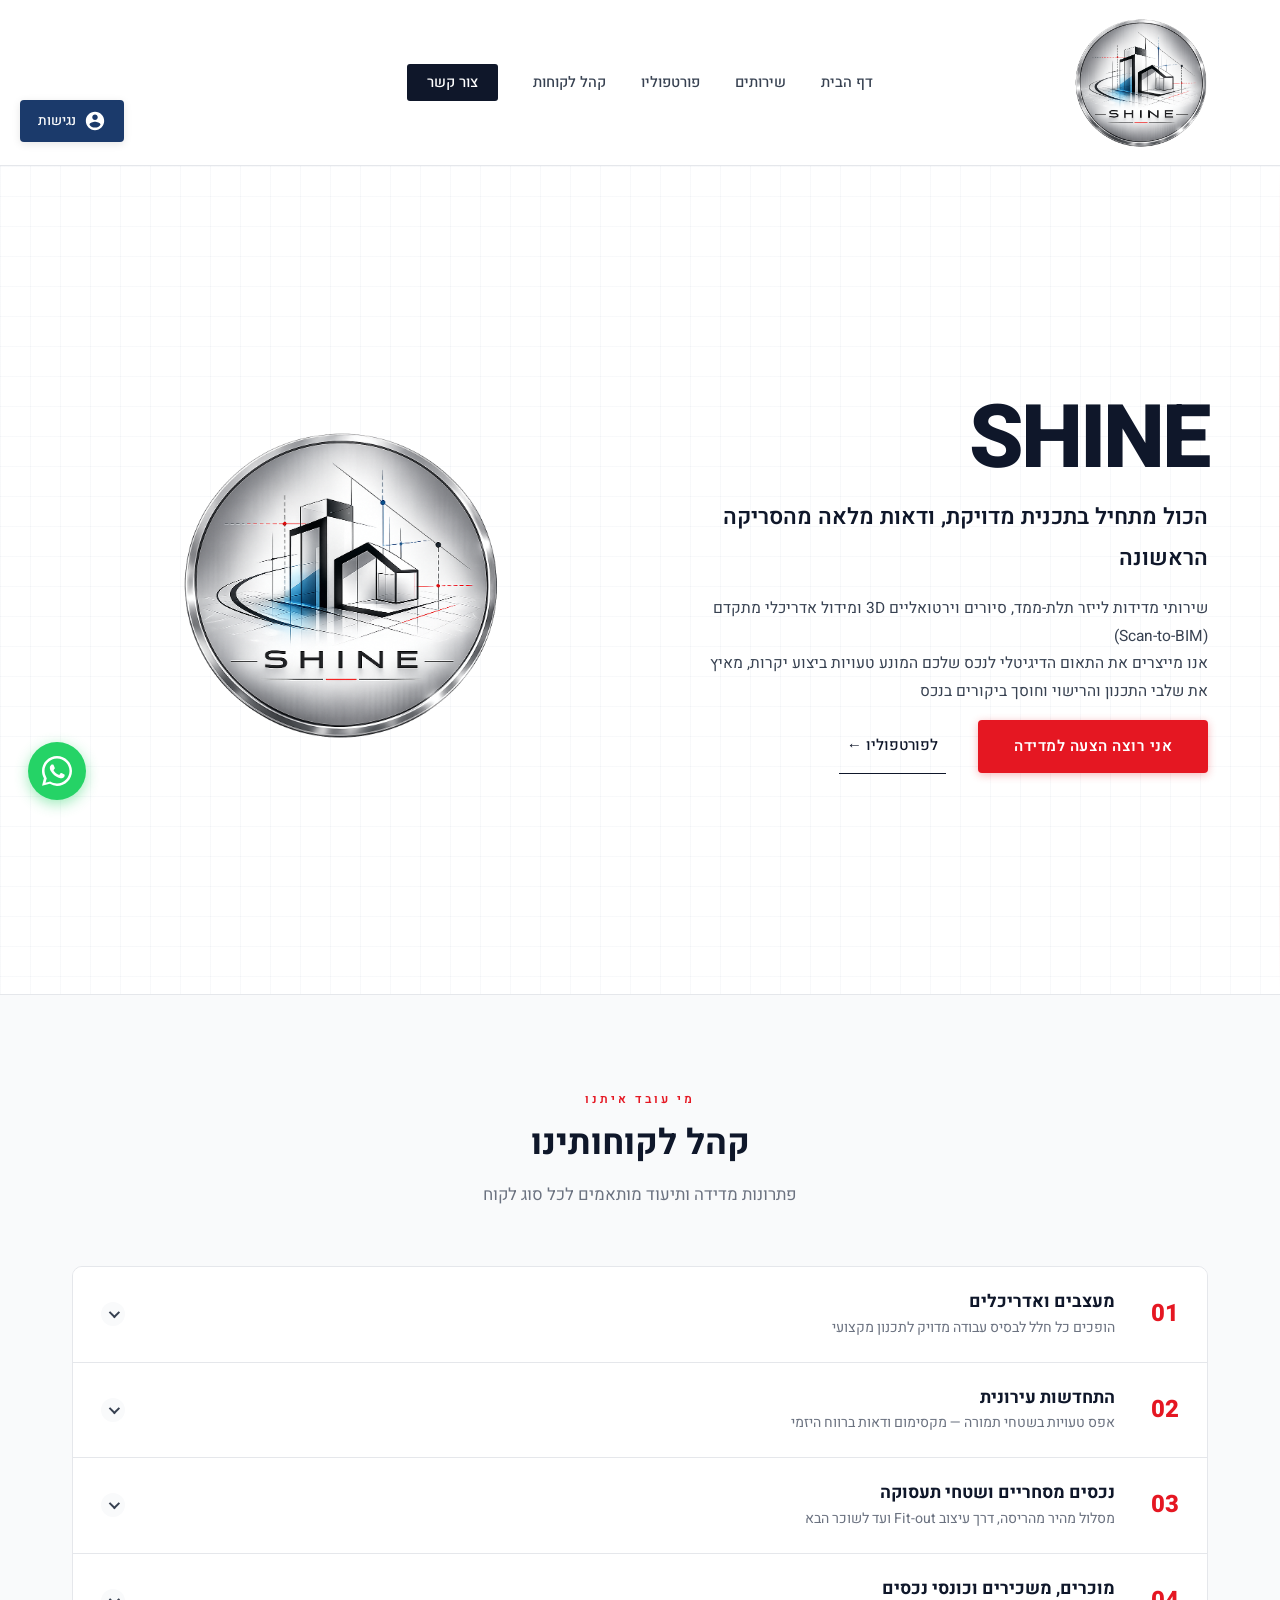
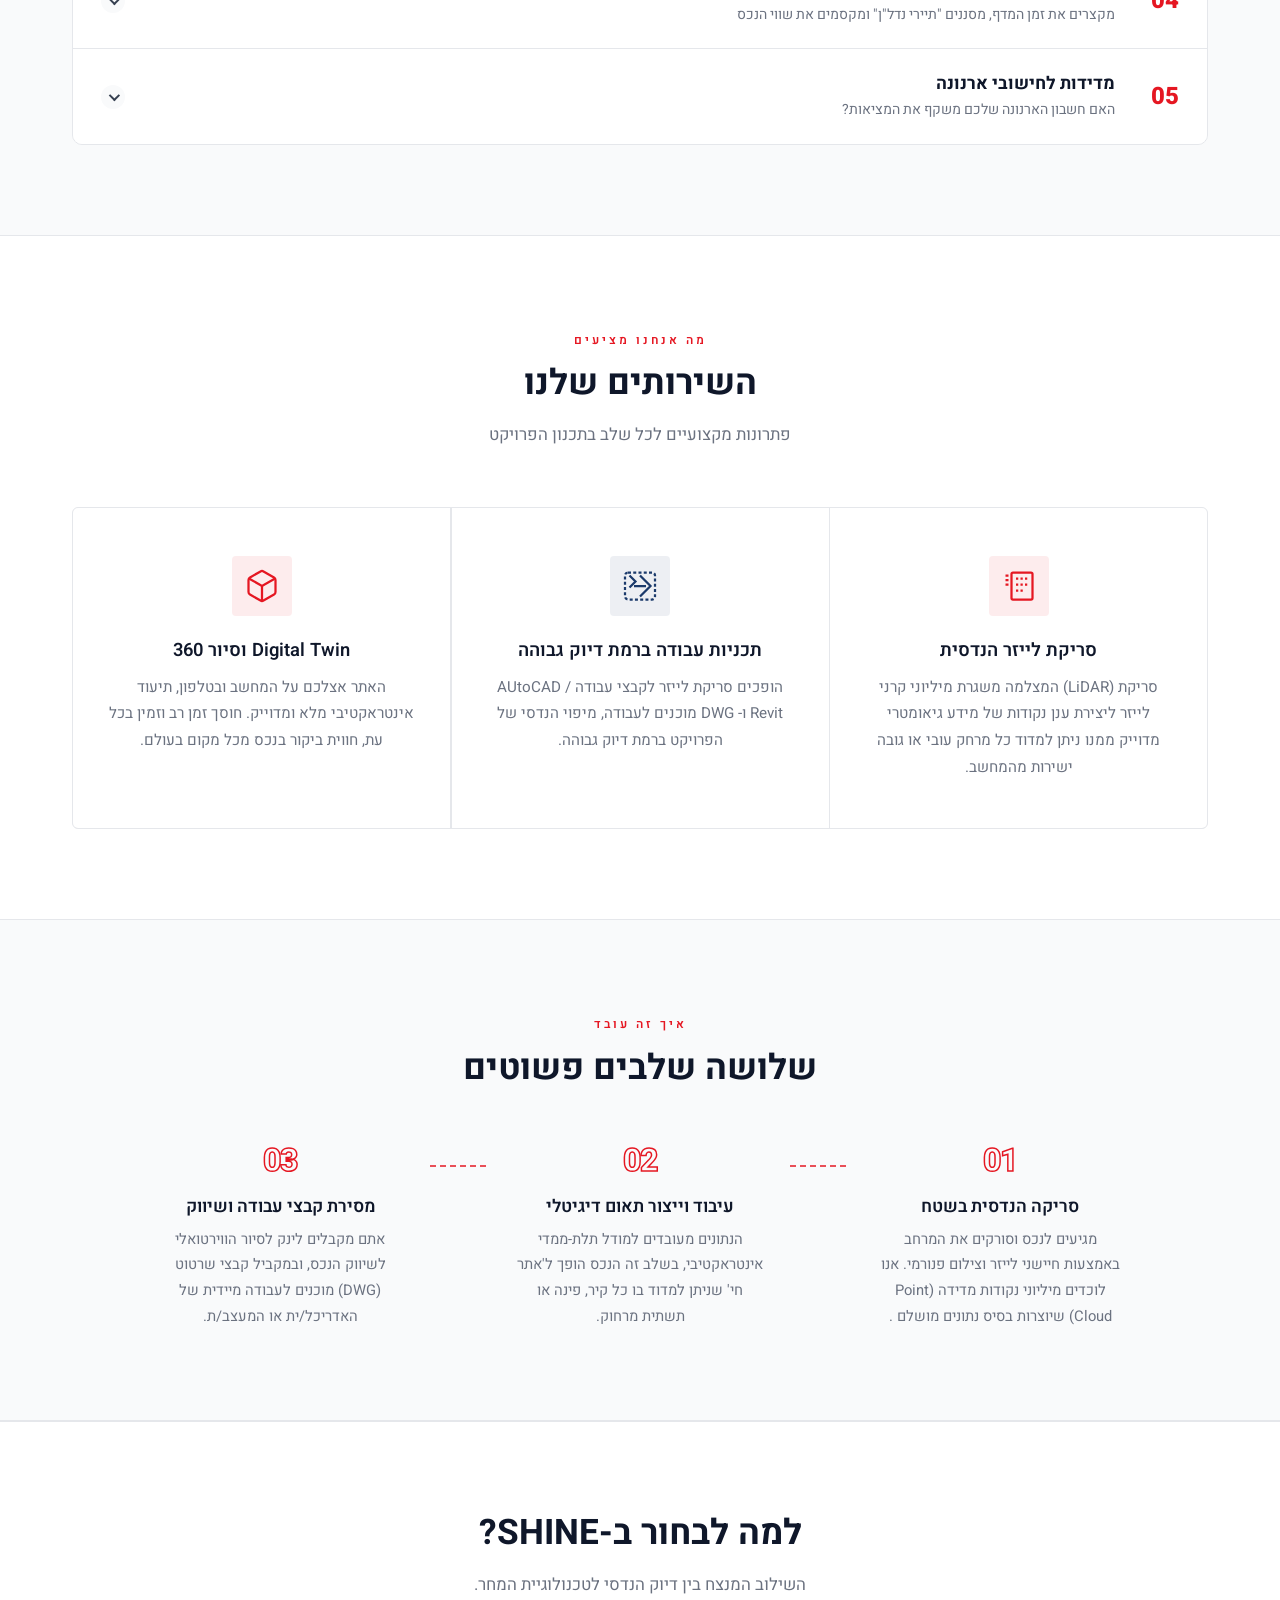
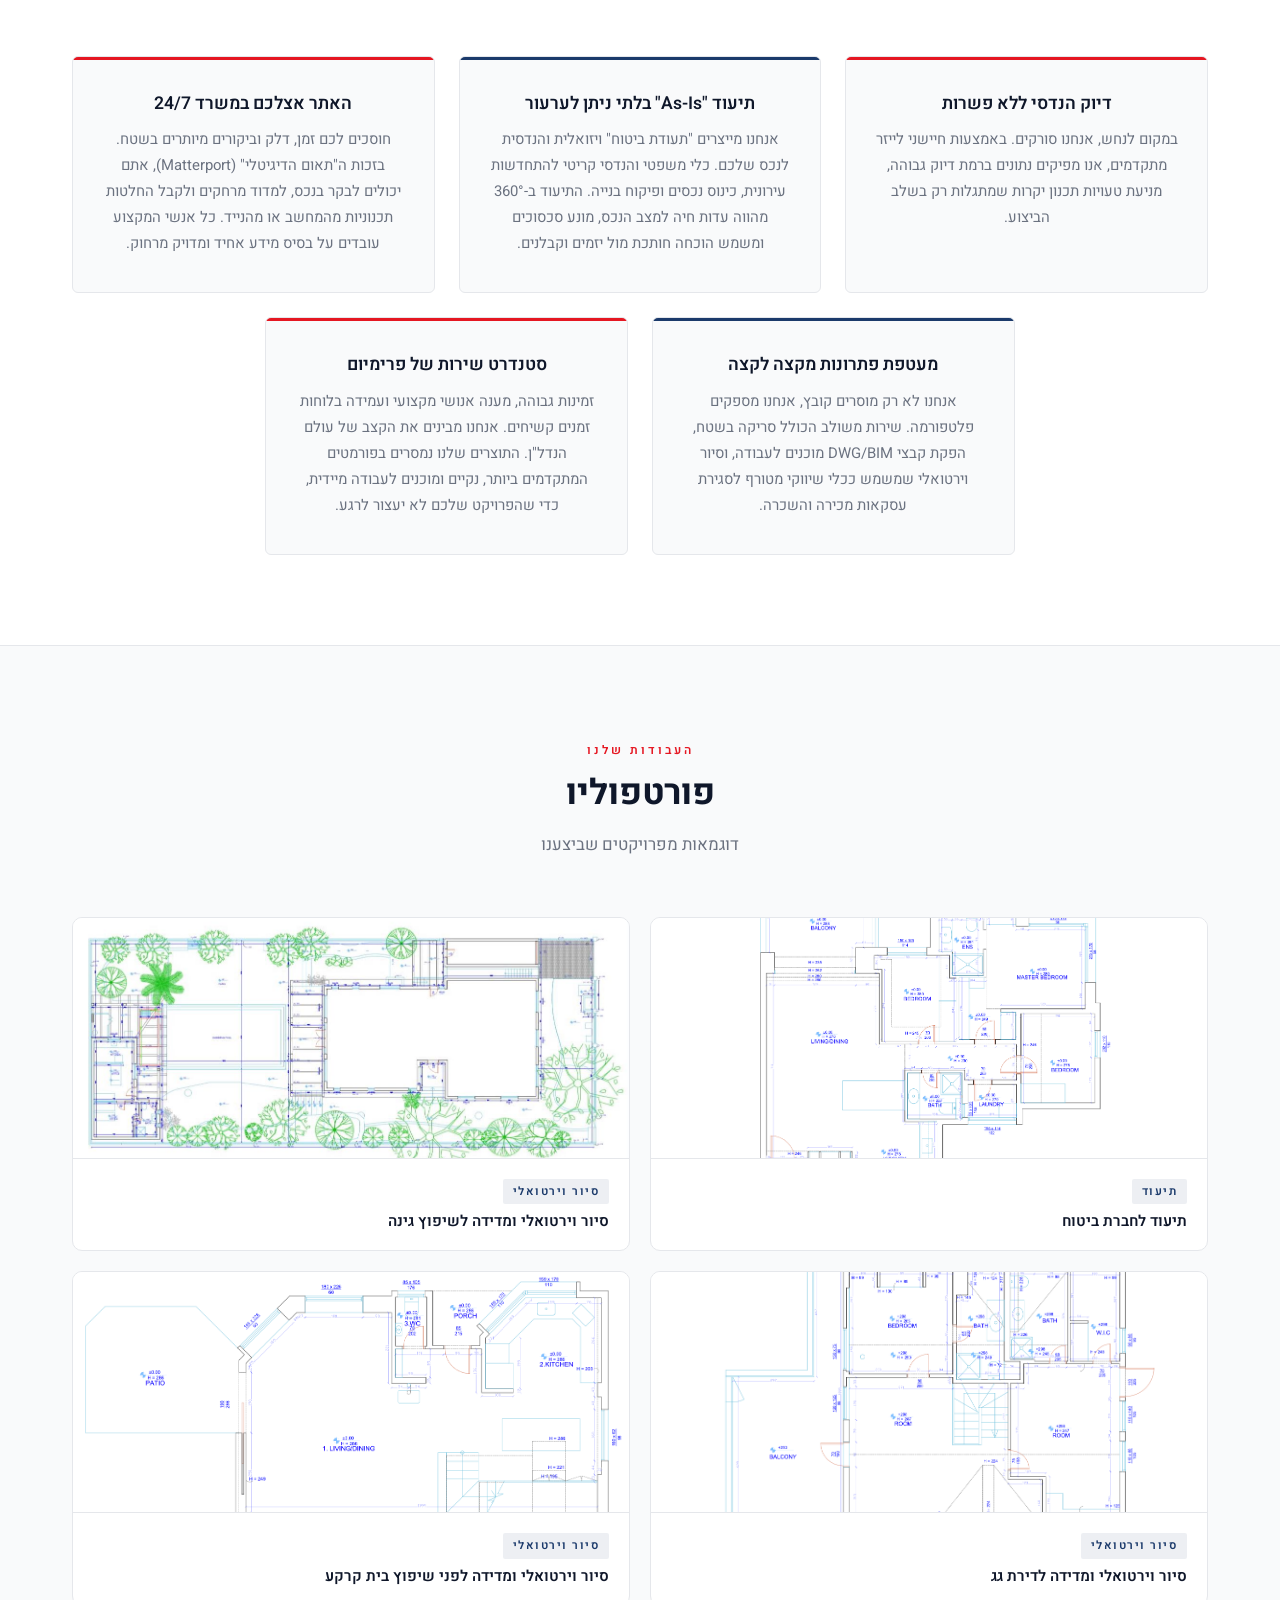
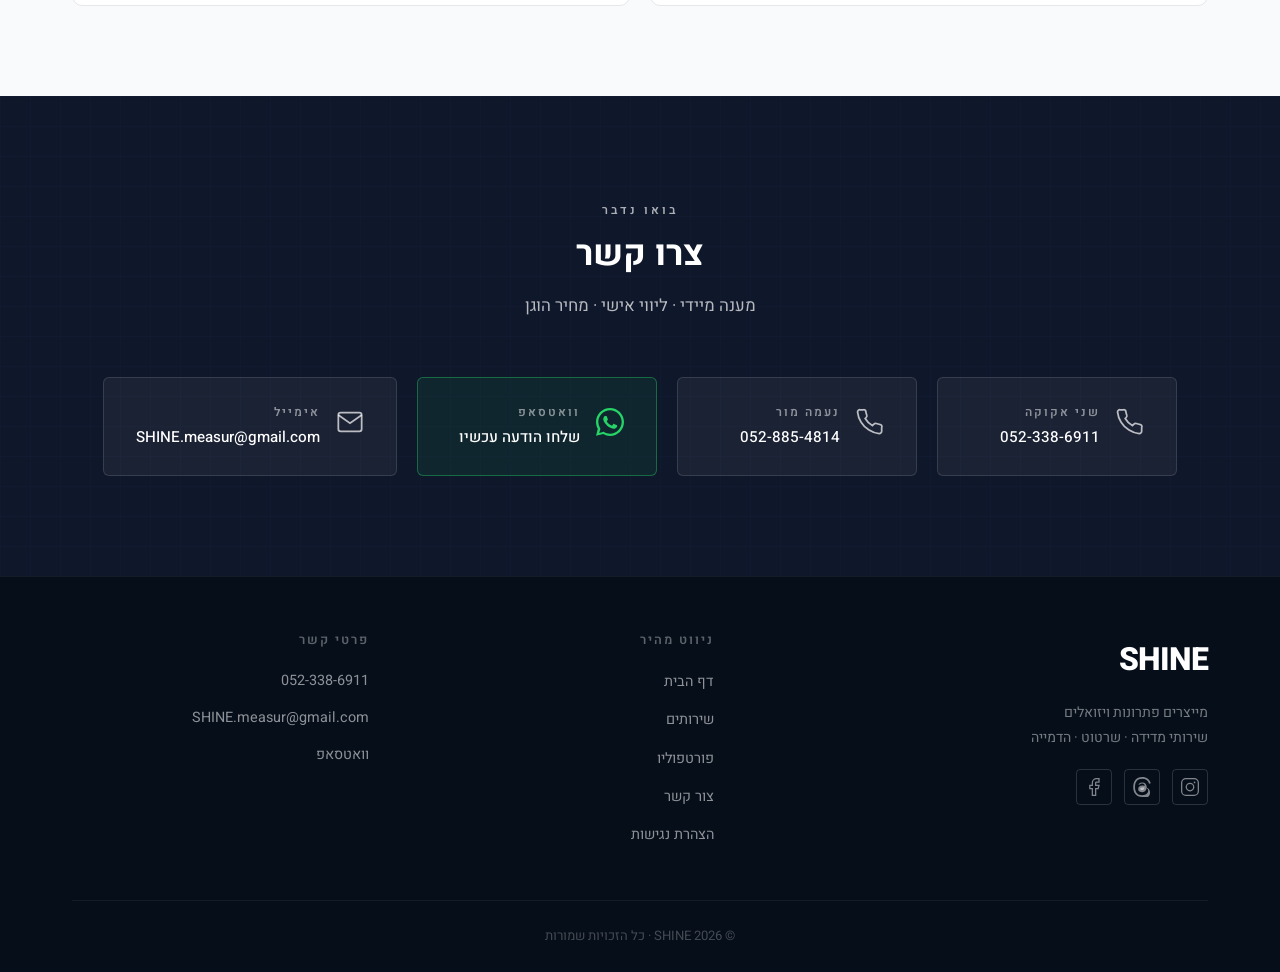
==== commit c16ee59e: "Update index.html" ====
--- a/index.html
+++ b/index.html
@@ -497,11 +497,17 @@
                     <span class="footer-logo">SHINE</span>
                     <p class="footer-desc">מייצרים פתרונות ויזואלים<br>שירותי מדידה · שרטוט · הדמייה</p>
                     <div class="social-links">
-                        <a href="#" class="social-link" aria-label="עמוד אינסטגרם" target="_blank" rel="noopener noreferrer">
+                        <a href="https://www.instagram.com/shine.measur?utm_source=qr" class="social-link" aria-label="עמוד אינסטגרם" target="_blank" rel="noopener noreferrer">
                             <svg width="20" height="20" viewBox="0 0 24 24" fill="none" stroke="currentColor" stroke-width="1.5" aria-hidden="true">
                                 <rect x="2" y="2" width="20" height="20" rx="5" ry="5"/>
                                 <circle cx="12" cy="12" r="4.5"/>
                                 <circle cx="17.5" cy="6.5" r="1" fill="currentColor" stroke="none"/>
+                            </svg>
+                        </a>
+                        <a href="https://www.threads.com/@shine.measur?xmt=AQG0lEedsy_z4V5tGmBcBJm3ls2e4xMJmIharI33XRZg3g8" class="social-link" aria-label="עמוד Threads" target="_blank" rel="noopener noreferrer">
+                            <svg width="20" height="20" viewBox="0 0 24 24" fill="currentColor" aria-hidden="true">
+                                <path d="M12.186 24h-.007c-3.581-.024-6.334-1.205-8.184-3.509C2.35 18.44 1.5 15.586 1.472 12.01v-.017c.03-3.579.879-6.43 2.525-8.482C5.845 1.205 8.6.024 12.18 0h.014c2.746.02 5.043.725 6.826 2.098 1.677 1.29 2.858 3.13 3.509 5.467l-2.04.569c-1.104-3.96-3.898-5.984-8.304-6.015-2.91.022-5.11.936-6.54 2.717C4.307 6.504 3.616 8.914 3.589 12c.027 3.086.718 5.496 2.057 7.164 1.43 1.783 3.631 2.698 6.54 2.717 2.623-.02 4.358-.631 5.8-2.045 1.647-1.613 1.618-3.593 1.09-4.798-.31-.71-.873-1.3-1.634-1.75-.192 1.352-.622 2.446-1.284 3.272-.886 1.102-2.14 1.704-3.73 1.79-1.202.065-2.361-.218-3.259-.801-1.063-.689-1.685-1.74-1.752-2.964-.065-1.19.408-2.285 1.33-3.082.88-.76 2.119-1.207 3.583-1.291a13.853 13.853 0 0 1 3.02.142c-.126-.742-.375-1.332-.75-1.757-.513-.586-1.308-.883-2.359-.89h-.029c-.844 0-1.992.232-2.721 1.32L7.734 9.258c.66-1 1.606-2.544 4.404-2.544h.047c3.573.016 5.558 2.195 5.558 5.985 0 .09-.003.18-.007.27.504.174.964.4 1.373.677 1.253.853 2.072 2.146 2.405 3.741.401 1.875.088 4.098-1.424 5.583-1.76 1.726-3.963 2.01-5.904 2.03Z"/>
+                                <path d="M12.36 12.587c-.917.052-1.63.317-2.027.658-.294.254-.43.556-.404 1.024.045.826.748 1.399 2.07 1.326 1.07-.059 1.892-.49 2.326-1.04.346-.437.52-1.035.565-1.854a11.99 11.99 0 0 0-2.53-.114Z"/>
                             </svg>
                         </a>
                         <a href="#" class="social-link" aria-label="עמוד פייסבוק" target="_blank" rel="noopener noreferrer">
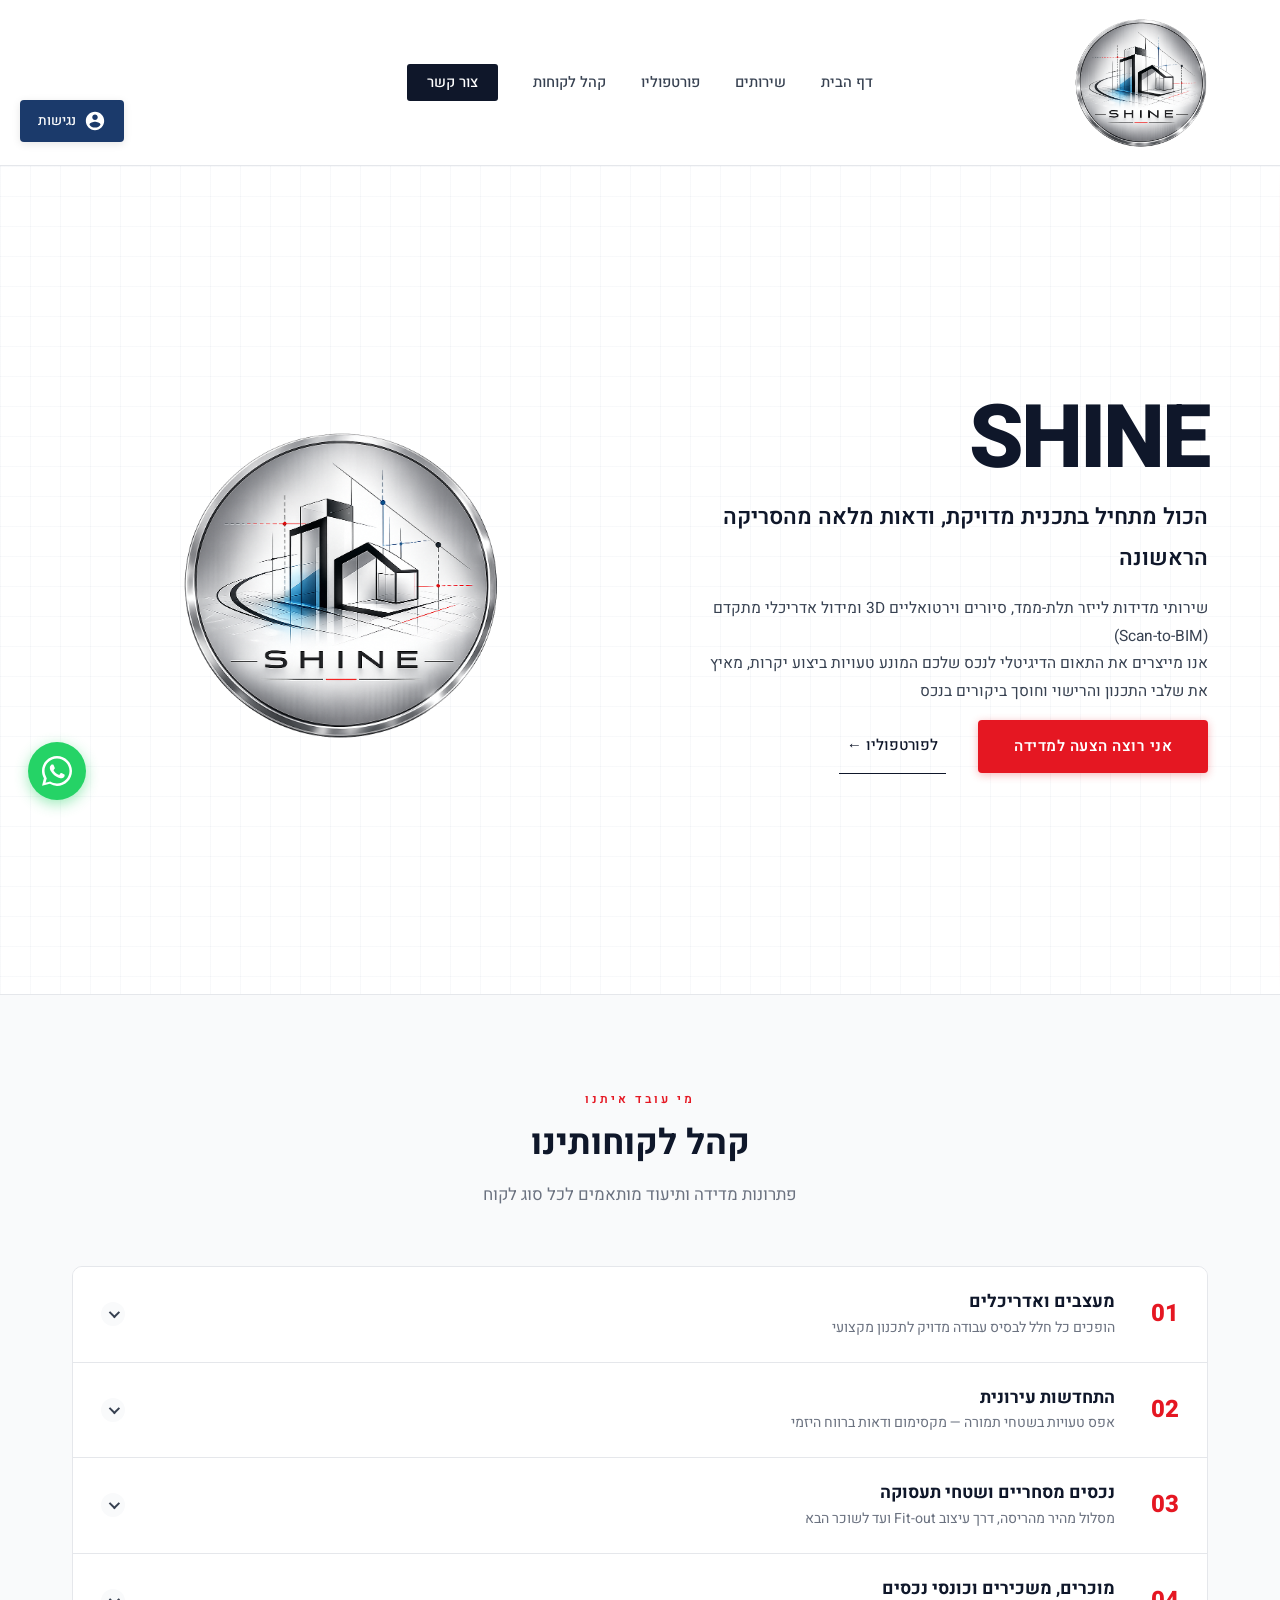
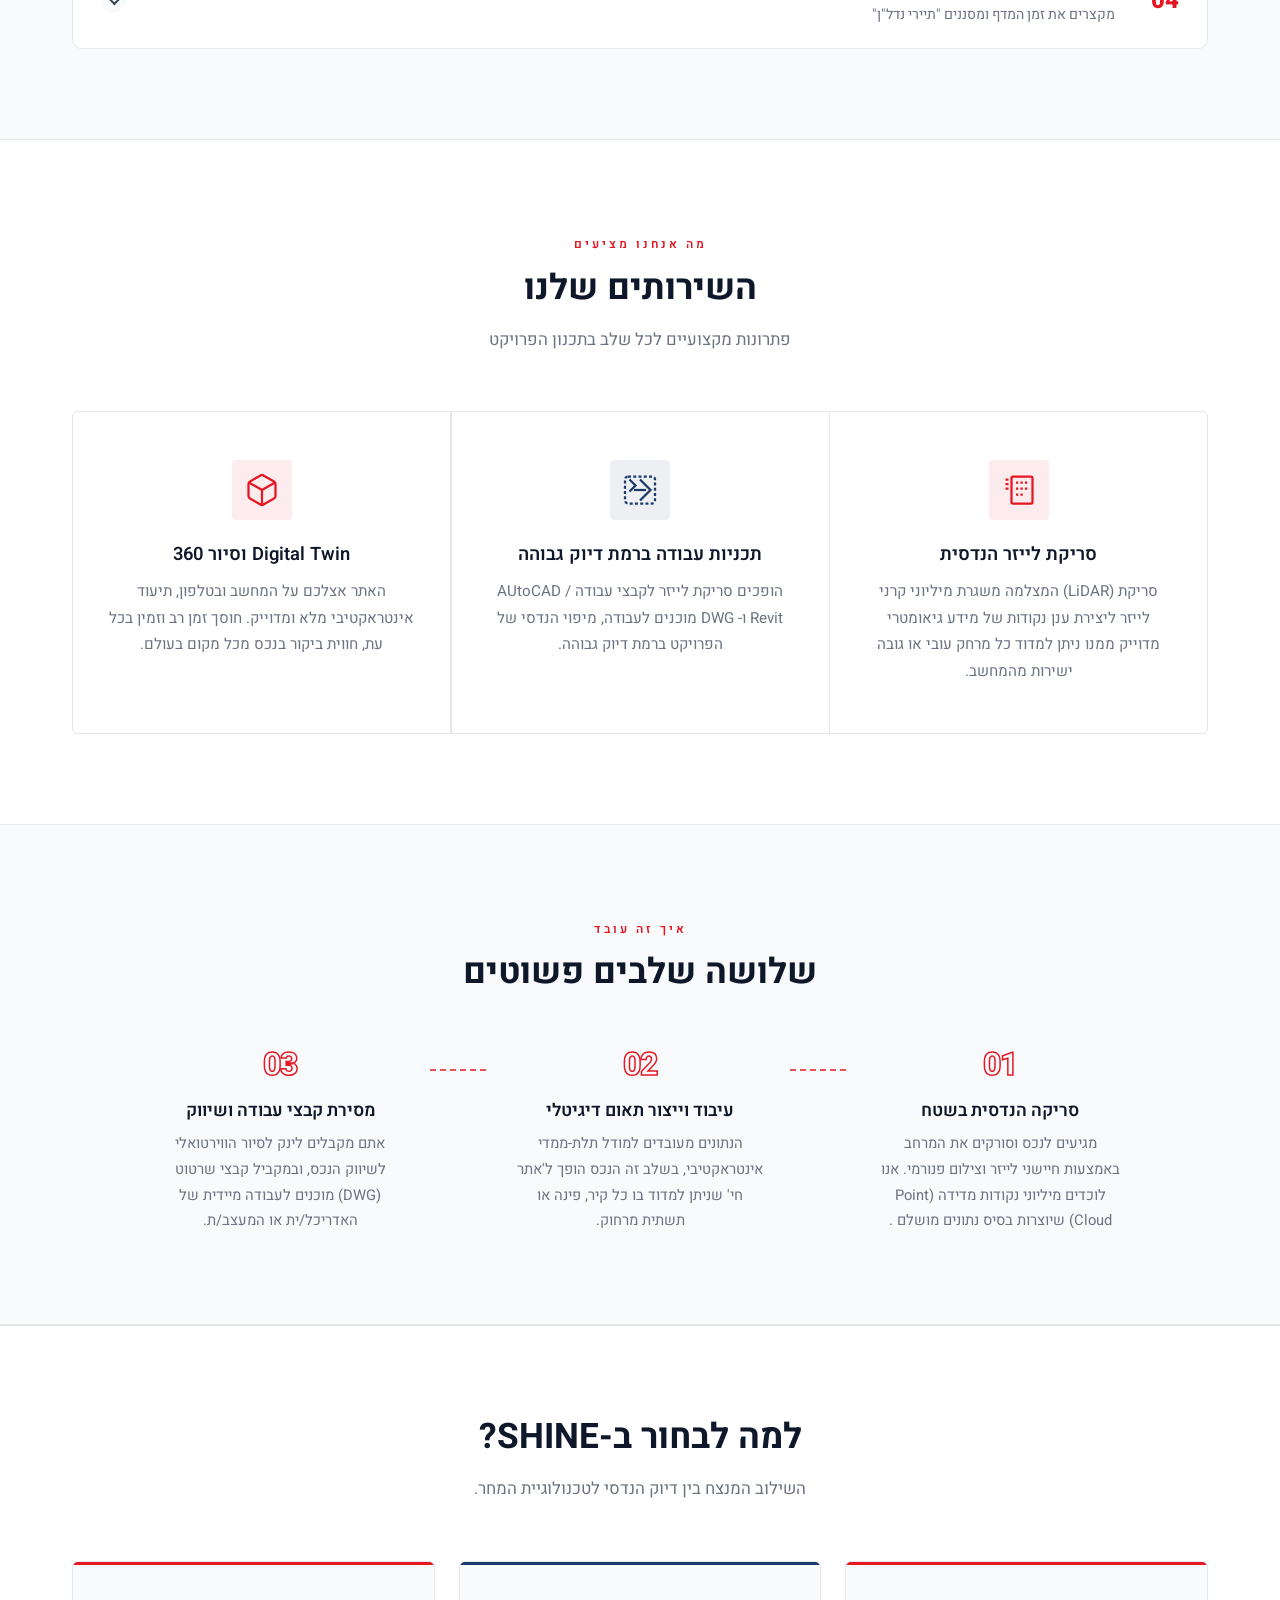
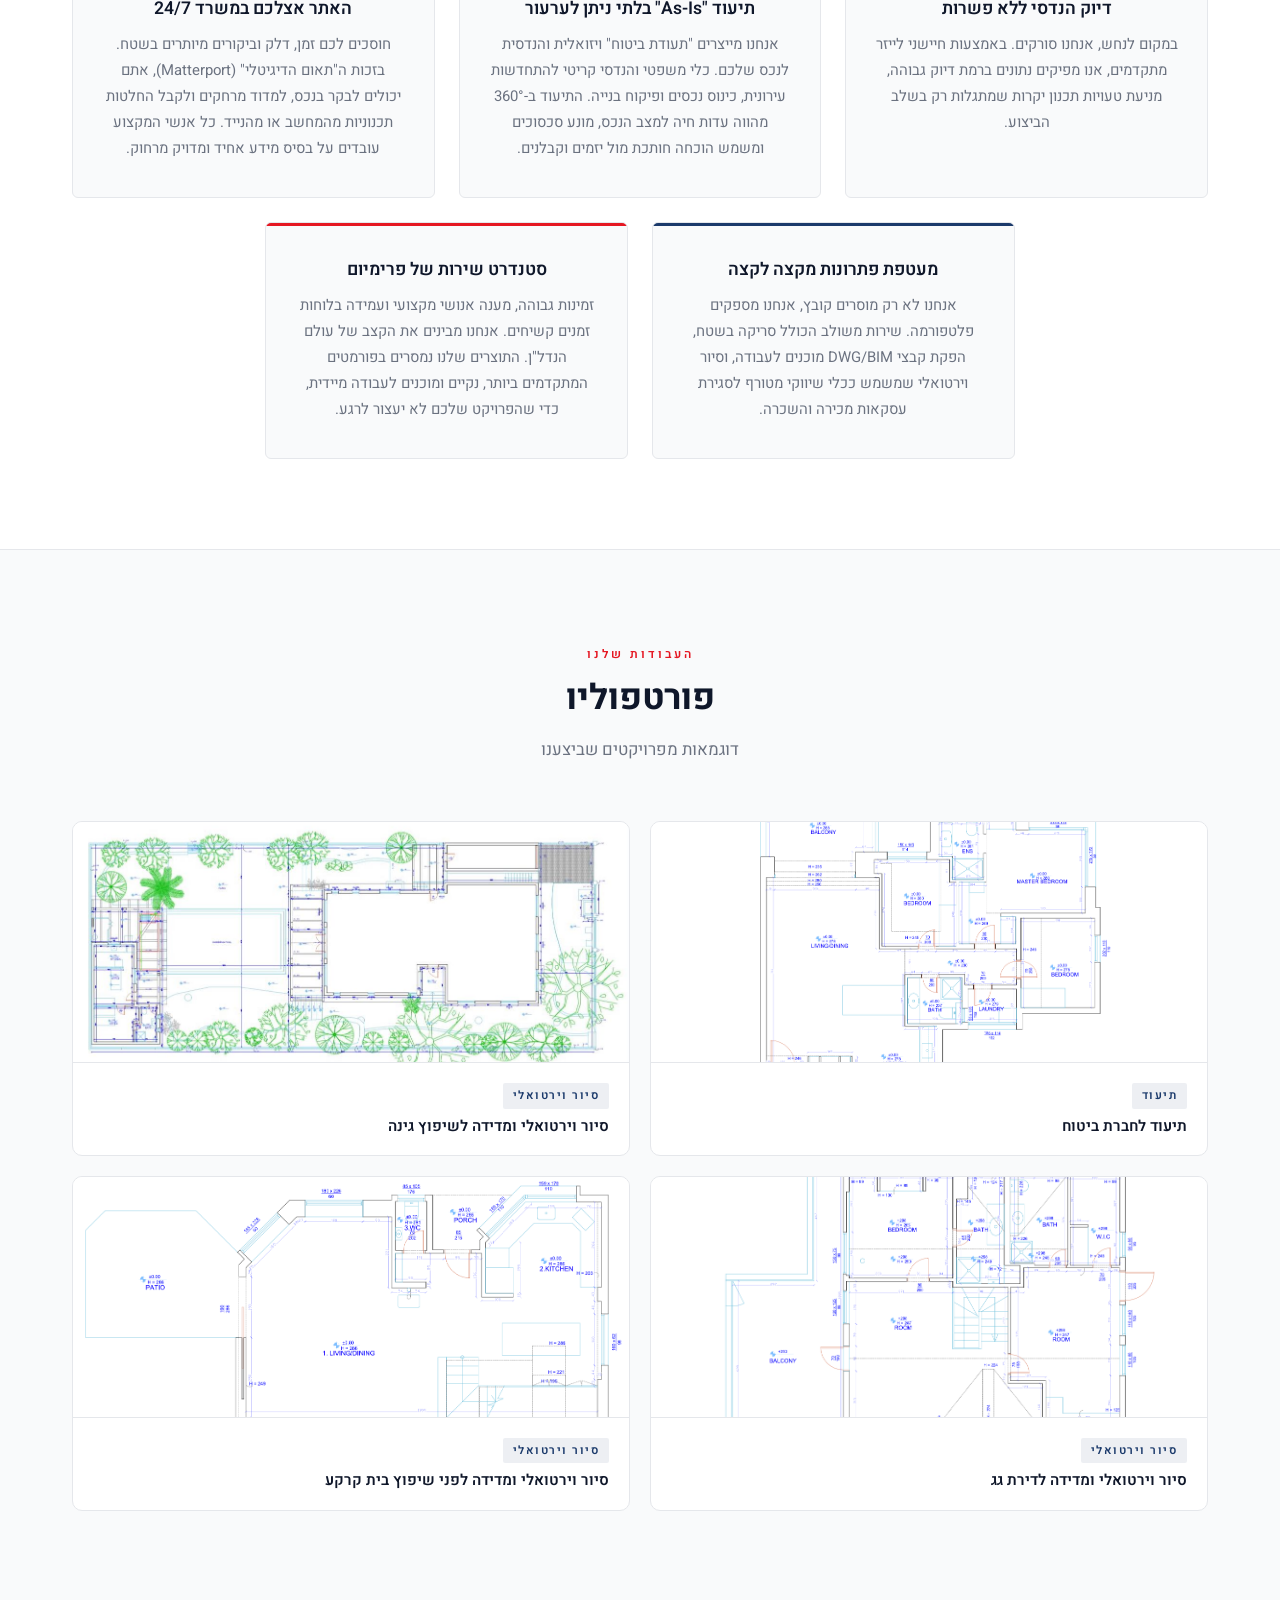
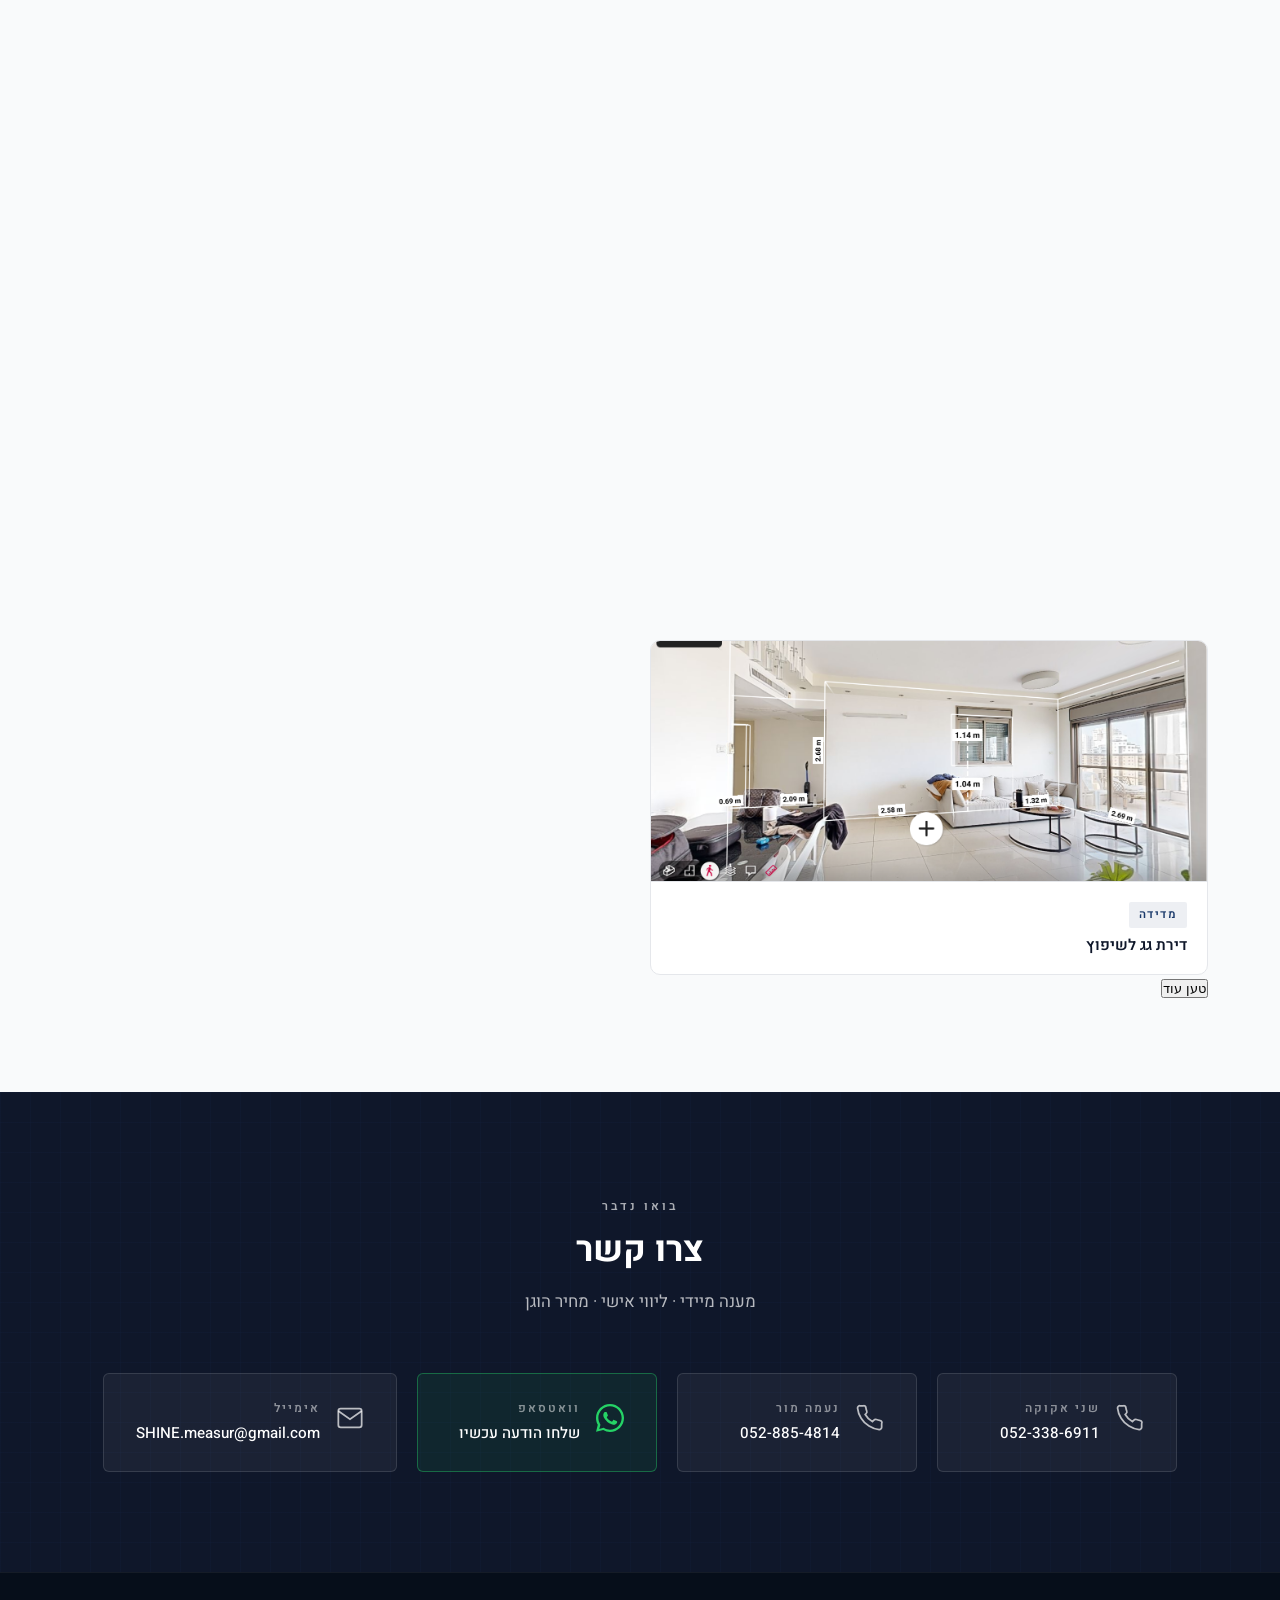
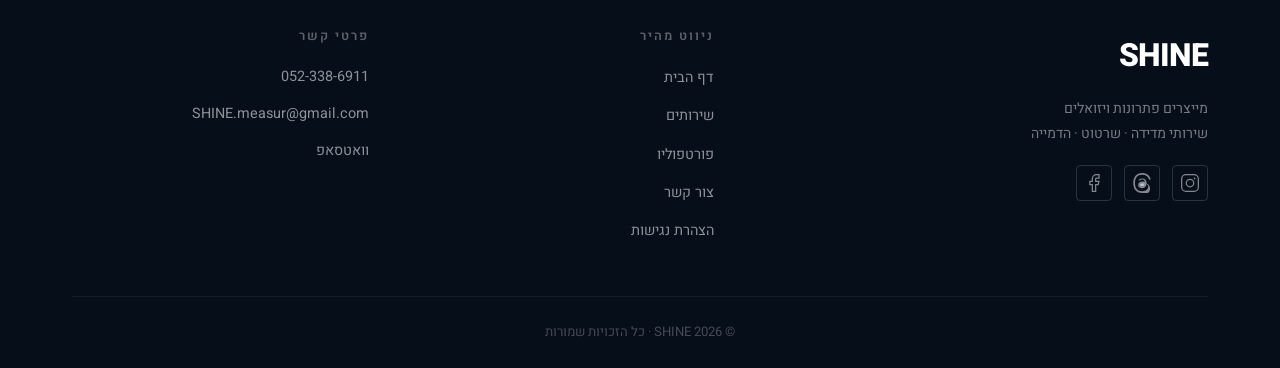
==== commit c059d57a: "Update index.html" ====
--- a/index.html
+++ b/index.html
@@ -51,7 +51,7 @@
     </a>
 
     <!-- כפתור טלפון צף -->
-    <a href="tel:+972523386911" class="phone-float" aria-label="התקשר אלינו">
+    <a href="tel:+972528854814" class="phone-float" aria-label="התקשר אלינו">
         <svg width="28" height="28" viewBox="0 0 32 32" fill="currentColor" aria-hidden="true">
             <path d="M25.36 20.12l-3.52-1.52c-.48-.2-1.04-.08-1.4.32l-1.56 1.56c-2.84-1.44-5.16-3.76-6.6-6.6l1.56-1.56c.4-.36.52-.92.32-1.4l-1.52-3.52c-.24-.56-.84-.88-1.44-.76l-3.2.64c-.6.12-1.04.64-1.04 1.24C6.96 18.28 13.72 25.04 22.48 25.04c.6 0 1.12-.44 1.24-1.04l.64-3.2c.12-.6-.2-1.2-.76-1.44z"/>
         </svg>
@@ -173,7 +173,7 @@
                         <span class="audience-num">04</span>
                         <div class="audience-titles">
                             <span class="audience-title">מוכרים, משכירים וכונסי נכסים</span>
-                            <span class="audience-tagline">מקצרים את זמן המדף, מסננים "תיירי נדל"ן" ומקסמים את שווי הנכס</span>
+                            <span class="audience-tagline">מקצרים את זמן המדף ומסננים "תיירי נדל"ן"</span>
                         </div>
                         <span class="audience-arrow" aria-hidden="true"></span>
                     </button>
@@ -186,28 +186,6 @@
                     </div>
                 </div>
 
-                <div class="audience-item">
-                    <button class="audience-header" aria-expanded="false">
-                        <span class="audience-num">05</span>
-                        <div class="audience-titles">
-                            <span class="audience-title">מדידות לחישובי ארנונה</span>
-                            <span class="audience-tagline">האם חשבון הארנונה שלכם משקף את המציאות?</span>
-                        </div>
-                        <span class="audience-arrow" aria-hidden="true"></span>
-                    </button>
-                    <div class="audience-body">
-                        <p>חיובי הארנונה מבוססים על שטח הנכס, אך במקרים רבים שיטות החישוב של הרשות אינן מעודכנות, כוללות שטחים משותפים שלא כחוק, או מבוססות על מדידות ישנות ולא מדויקות. טעות של מטרים בודדים מתורגמת להפסד של אלפי ואף עשרות אלפי שקלים מדי שנה.</p>
-                        <div class="audience-services-grid">
-                            <div class="audience-service-item"><span class="audience-service-num">✓</span><div><strong>מדידת שטח נטו מול ברוטו</strong> — בדיקה מדויקת של השטח הבלעדי לעומת שטחים משותפים שלעיתים מועמסים בטעות.</div></div>
-                            <div class="audience-service-item"><span class="audience-service-num">✓</span><div><strong>התאמה לצו הארנונה המקומי</strong> — לכל עירייה הגדרות שונות; המדידה שלנו מתורגמת לשפה המשפטית של הרשות שלכם.</div></div>
-                            <div class="audience-service-item"><span class="audience-service-num">✓</span><div><strong>איתור טעויות בסיווג הנכס</strong> — מדידה המפרידה בין שימושים שונים בחלל מאפשרת לדרוש שינוי סיווג לתעריף נמוך יותר.</div></div>
-                            <div class="audience-service-item"><span class="audience-service-num">✓</span><div><strong>בסיס איתן להגשת השגות</strong> — דוחות המדידה שלנו מספקים ל"אקדח המעשן" לניצחון בהליך ההשגה.</div></div>
-                            <div class="audience-service-item"><span class="audience-service-num">✓</span><div><strong>הפחתה וקבלת החזרים רטרואקטיביים</strong> — תיקון טעות יכול להוות עילה לדרישת החזר כספי עבור השנים שבהן שילמתם ביתר.</div></div>
-                            <div class="audience-service-item"><span class="audience-service-num">✓</span><div><strong>הגנה מפני "מדידות פתע" של העירייה</strong> — החזקת מדידה דיגיטלית מעודכנת מאפשרת לבקר את נתוני העירייה מיד ולבלום חיובים תופחים.</div></div>
-                        </div>
-                        <p class="audience-cta-line">מדידה אחת מונעת תשלומים מיותרים לשנים קדימה ומחזירה את ההשקעה מהר מאוד.</p>
-                    </div>
-                </div>
 
             </div>
         </div>
@@ -396,6 +374,64 @@
                     </div>
                 </div>
 
+                <div class="portfolio-item animate-in portfolio-extra" onclick="openProject('e')" role="button" tabindex="0" aria-label="פתח פרויקט: בית פרטי לשיפוץ במעלה אדומים">
+                    <div class="portfolio-visual">
+                        <img src="./images/projects/e_pic3.jpg" alt="בית פרטי לשיפוץ במעלה אדומים" class="portfolio-thumb-img">
+                        <div class="portfolio-overlay"><svg width="32" height="32" viewBox="0 0 24 24" fill="none" stroke="#fff" stroke-width="2"><circle cx="11" cy="11" r="8"/><line x1="21" y1="21" x2="16.65" y2="16.65"/></svg></div>
+                    </div>
+                    <div class="portfolio-info">
+                        <span class="portfolio-tag">מדידה</span>
+                        <h3>בית פרטי לשיפוץ במעלה אדומים</h3>
+                    </div>
+                </div>
+
+                <div class="portfolio-item animate-in portfolio-extra" onclick="openProject('f')" role="button" tabindex="0" aria-label="פתח פרויקט: בית למכירה בתל אביב">
+                    <div class="portfolio-visual">
+                        <img src="./images/projects/f_pic1.jpg" alt="בית למכירה בתל אביב" class="portfolio-thumb-img">
+                        <div class="portfolio-overlay"><svg width="32" height="32" viewBox="0 0 24 24" fill="none" stroke="#fff" stroke-width="2"><circle cx="11" cy="11" r="8"/><line x1="21" y1="21" x2="16.65" y2="16.65"/></svg></div>
+                    </div>
+                    <div class="portfolio-info">
+                        <span class="portfolio-tag">מדידה</span>
+                        <h3>בית למכירה בתל אביב</h3>
+                    </div>
+                </div>
+
+                <div class="portfolio-item animate-in portfolio-extra" onclick="openProject('g')" role="button" tabindex="0" aria-label="פתח פרויקט: דירה לשיפוץ בפתח תקווה">
+                    <div class="portfolio-visual">
+                        <img src="./images/projects/g_pic3.jpg" alt="דירה לשיפוץ בפתח תקווה" class="portfolio-thumb-img">
+                        <div class="portfolio-overlay"><svg width="32" height="32" viewBox="0 0 24 24" fill="none" stroke="#fff" stroke-width="2"><circle cx="11" cy="11" r="8"/><line x1="21" y1="21" x2="16.65" y2="16.65"/></svg></div>
+                    </div>
+                    <div class="portfolio-info">
+                        <span class="portfolio-tag">מדידה</span>
+                        <h3>דירה לשיפוץ בפתח תקווה</h3>
+                    </div>
+                </div>
+
+                <div class="portfolio-item animate-in portfolio-extra" onclick="openProject('h')" role="button" tabindex="0" aria-label="פתח פרויקט: בית לשיפוץ בכפר יונה">
+                    <div class="portfolio-visual">
+                        <img src="./images/projects/h_pic3.jpg" alt="בית לשיפוץ בכפר יונה" class="portfolio-thumb-img">
+                        <div class="portfolio-overlay"><svg width="32" height="32" viewBox="0 0 24 24" fill="none" stroke="#fff" stroke-width="2"><circle cx="11" cy="11" r="8"/><line x1="21" y1="21" x2="16.65" y2="16.65"/></svg></div>
+                    </div>
+                    <div class="portfolio-info">
+                        <span class="portfolio-tag">מדידה</span>
+                        <h3>בית לשיפוץ בכפר יונה</h3>
+                    </div>
+                </div>
+
+                <div class="portfolio-item animate-in portfolio-extra" onclick="openProject('i')" role="button" tabindex="0" aria-label="פתח פרויקט: דירת גג לשיפוץ">
+                    <div class="portfolio-visual">
+                        <img src="./images/projects/i_pic3.jpg" alt="דירת גג לשיפוץ" class="portfolio-thumb-img">
+                        <div class="portfolio-overlay"><svg width="32" height="32" viewBox="0 0 24 24" fill="none" stroke="#fff" stroke-width="2"><circle cx="11" cy="11" r="8"/><line x1="21" y1="21" x2="16.65" y2="16.65"/></svg></div>
+                    </div>
+                    <div class="portfolio-info">
+                        <span class="portfolio-tag">מדידה</span>
+                        <h3>דירת גג לשיפוץ</h3>
+                    </div>
+                </div>
+
+            </div>
+            <div class="portfolio-load-more-wrap">
+                <button id="portfolio-load-more" class="portfolio-load-more-btn">טען עוד</button>
             </div>
         </div>
     </section>
@@ -510,7 +546,7 @@
                                 <path d="M12.36 12.587c-.917.052-1.63.317-2.027.658-.294.254-.43.556-.404 1.024.045.826.748 1.399 2.07 1.326 1.07-.059 1.892-.49 2.326-1.04.346-.437.52-1.035.565-1.854a11.99 11.99 0 0 0-2.53-.114Z"/>
                             </svg>
                         </a>
-                        <a href="#" class="social-link" aria-label="עמוד פייסבוק" target="_blank" rel="noopener noreferrer">
+                        <a href="https://www.facebook.com/profile.php?id=61588507207402" class="social-link" aria-label="עמוד פייסבוק" target="_blank" rel="noopener noreferrer">
                             <svg width="20" height="20" viewBox="0 0 24 24" fill="none" stroke="currentColor" stroke-width="1.5" aria-hidden="true">
                                 <path d="M18 2h-3a5 5 0 00-5 5v3H7v4h3v8h4v-8h3l1-4h-4V7a1 1 0 011-1h3z"/>
                             </svg>
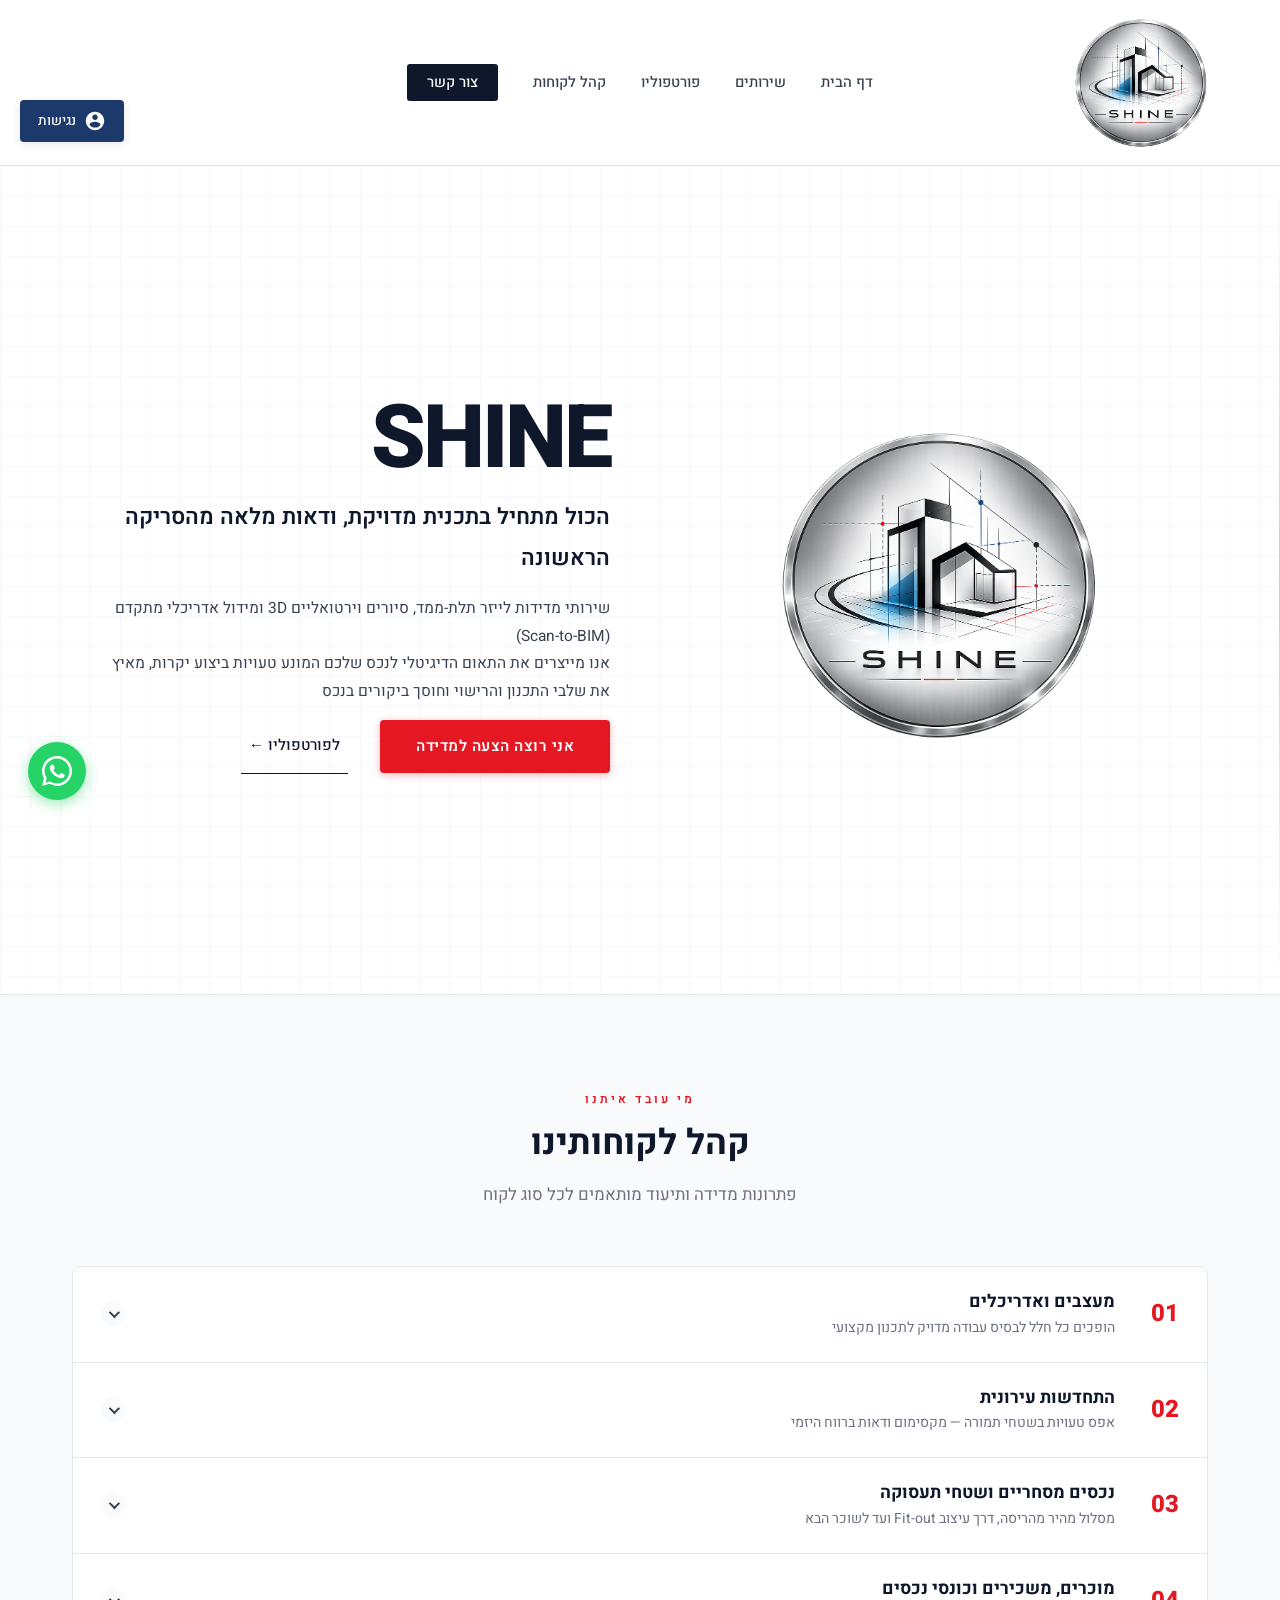
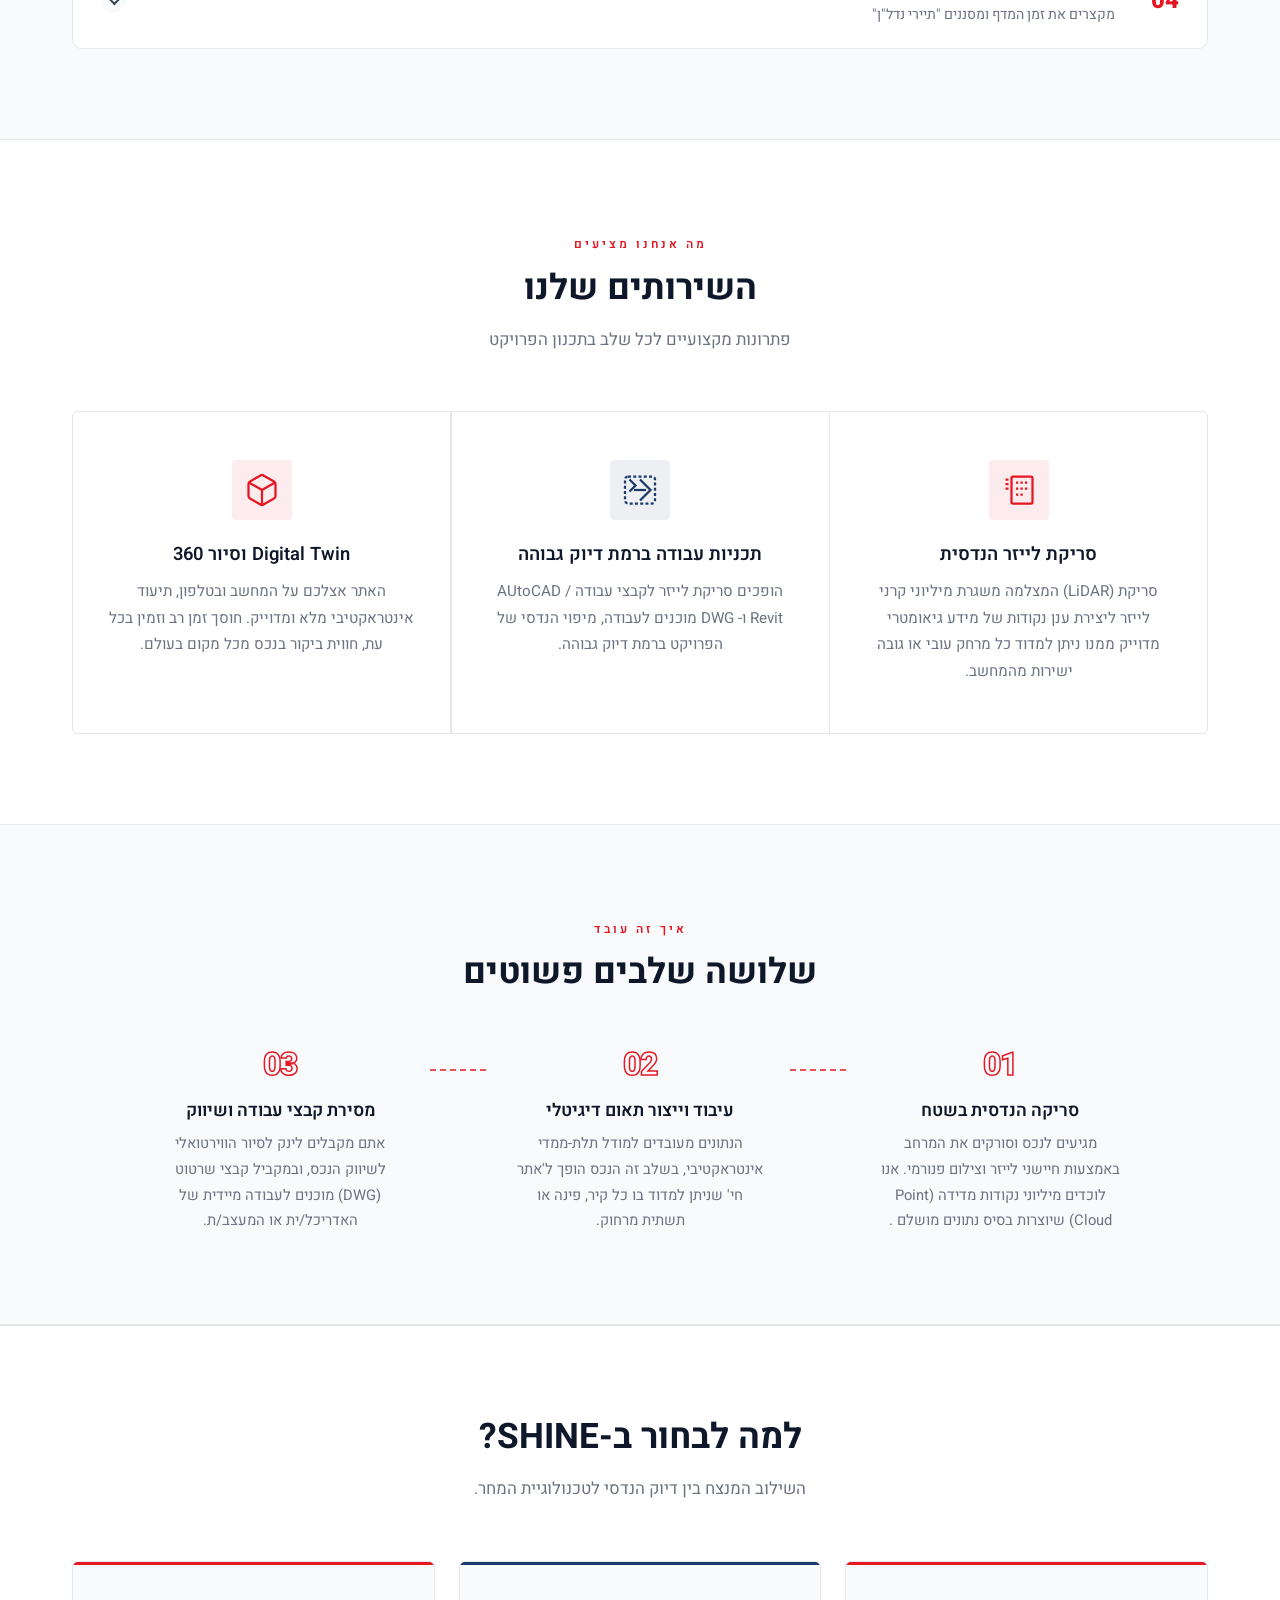
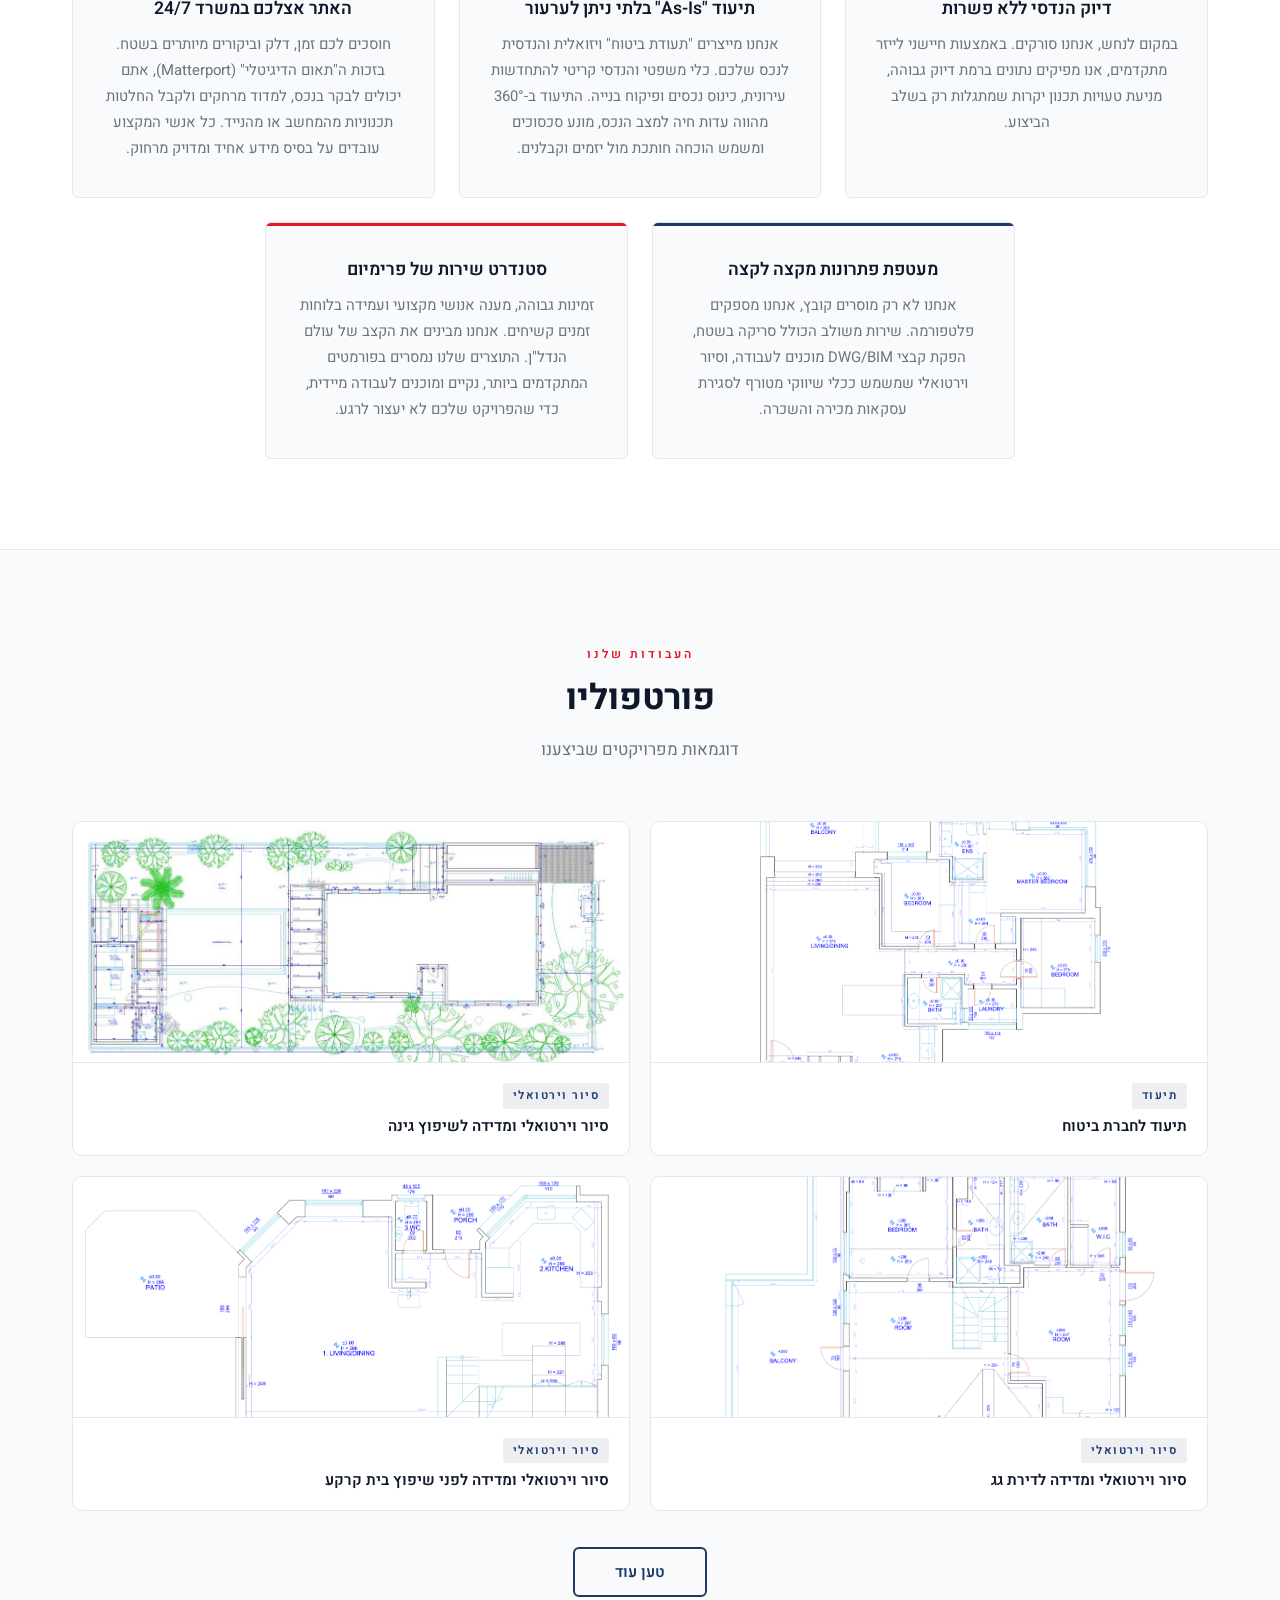
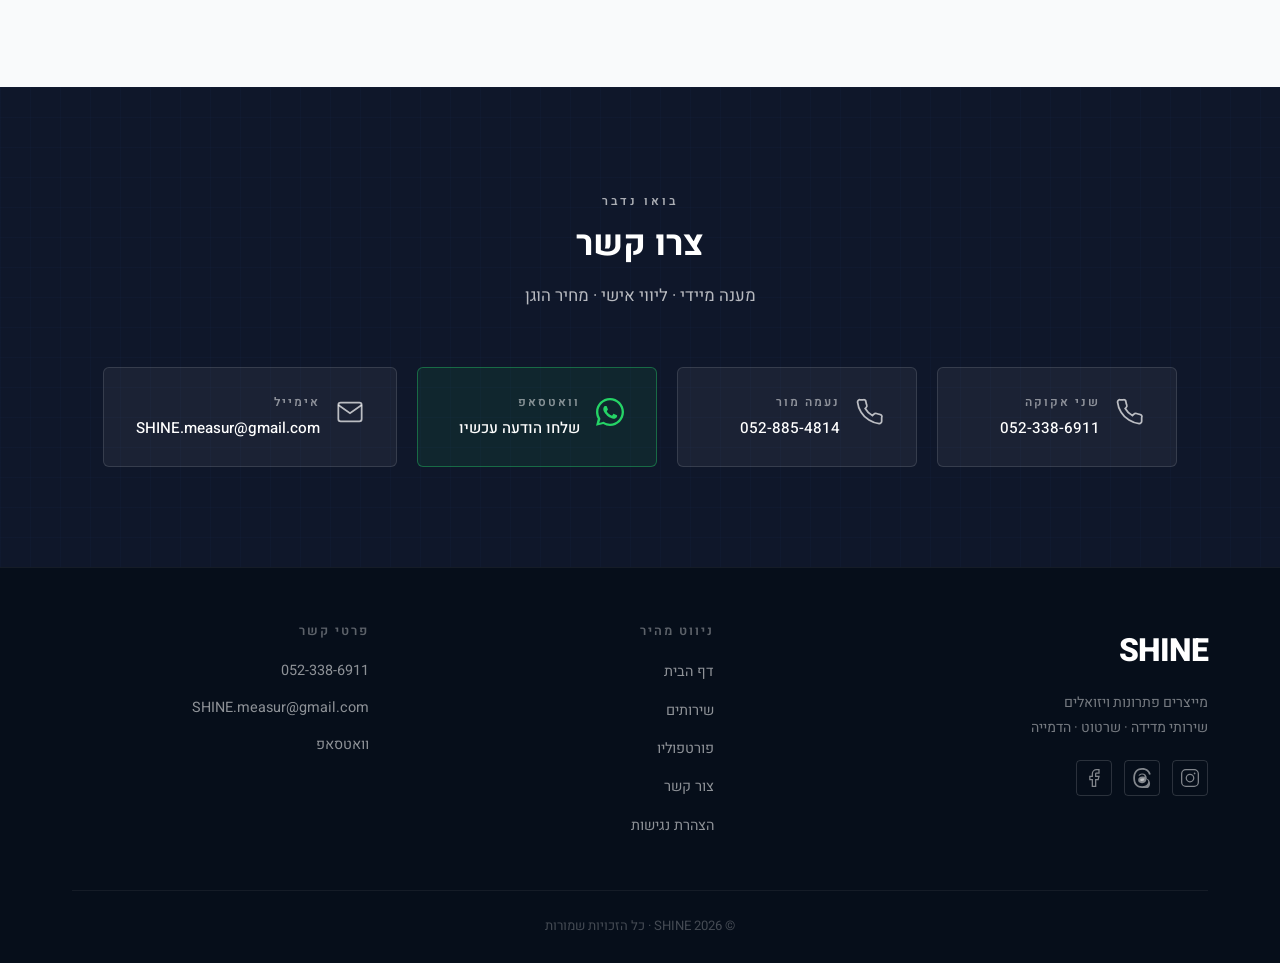
==== commit 8d93bf5a: "Update index.html" ====
--- a/index.html
+++ b/index.html
@@ -84,6 +84,9 @@
     <section id="home" class="hero" role="banner">
         <div class="container">
             <div class="hero-grid">
+                <div class="hero-visual">
+                    <img src="images/profile_logo.png" alt="SHINE - שני אקוקה" class="hero-profile-img">
+                </div>
                 <div class="hero-text">
                     <!-- <p class="hero-label">שירותי מדידה, שרטוט והדמייה</p>-->
                     <h1 class="hero-title">SHINE</h1>
@@ -93,9 +96,6 @@
                         <a href="#contact" class="btn-primary">אני רוצה הצעה למדידה</a>
                         <a href="#portfolio" class="btn-secondary">לפורטפוליו ←</a>
                     </div>
-                </div>
-                <div class="hero-visual">
-                    <img src="images/profile_logo.png" alt="SHINE - שני אקוקה" class="hero-profile-img">
                 </div>
             </div>
         </div>
--- a/styles.css
+++ b/styles.css
@@ -1053,6 +1053,34 @@
     font-weight: 600;
     color: var(--text-dark);
     margin-bottom: 0;
+}
+
+.portfolio-extra {
+    display: none;
+}
+
+.portfolio-load-more-wrap {
+    text-align: center;
+    margin-top: 36px;
+}
+
+.portfolio-load-more-btn {
+    display: inline-block;
+    padding: 12px 40px;
+    background: transparent;
+    color: var(--blue);
+    border: 2px solid var(--blue);
+    border-radius: 6px;
+    font-size: calc(0.95rem * var(--font-size-scale));
+    font-family: inherit;
+    font-weight: 600;
+    cursor: pointer;
+    transition: background 0.2s ease, color 0.2s ease;
+}
+
+.portfolio-load-more-btn:hover {
+    background: var(--blue);
+    color: #fff;
 }
 
 /* ── Project Modal ── */
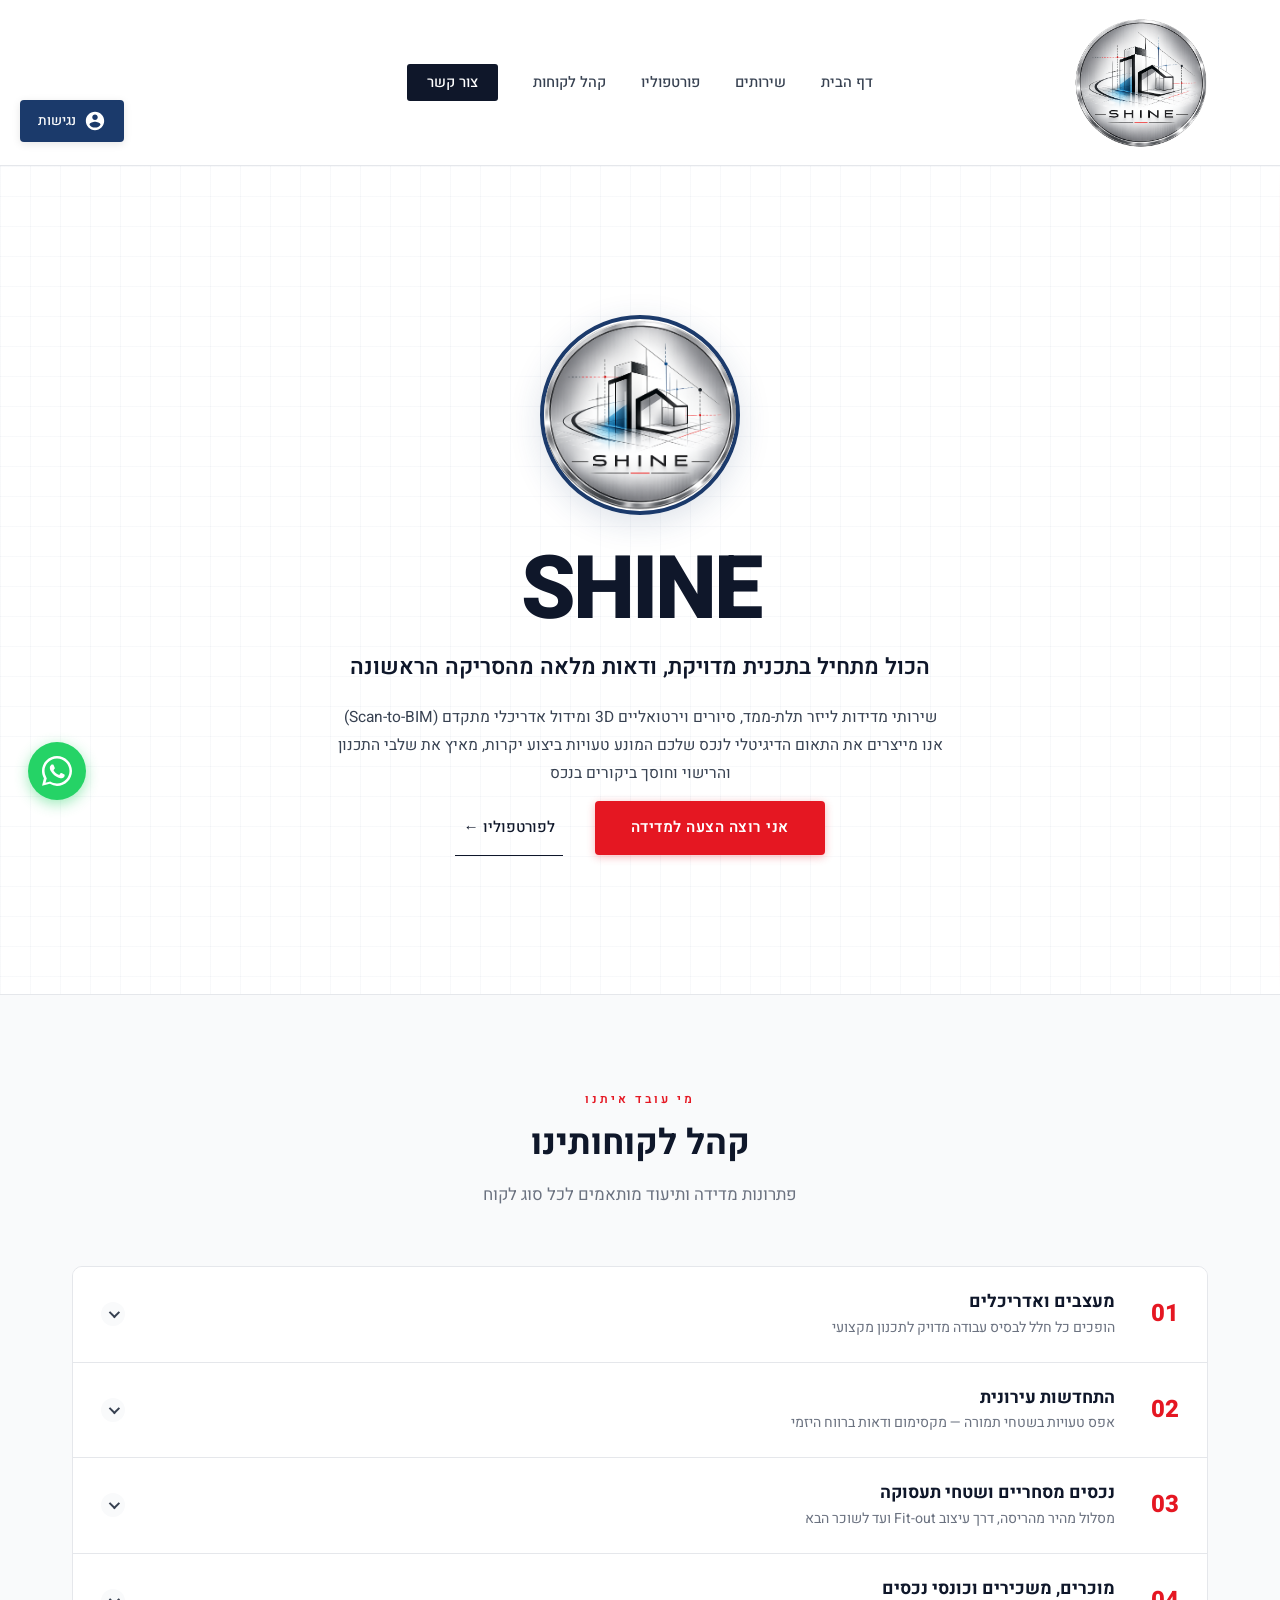
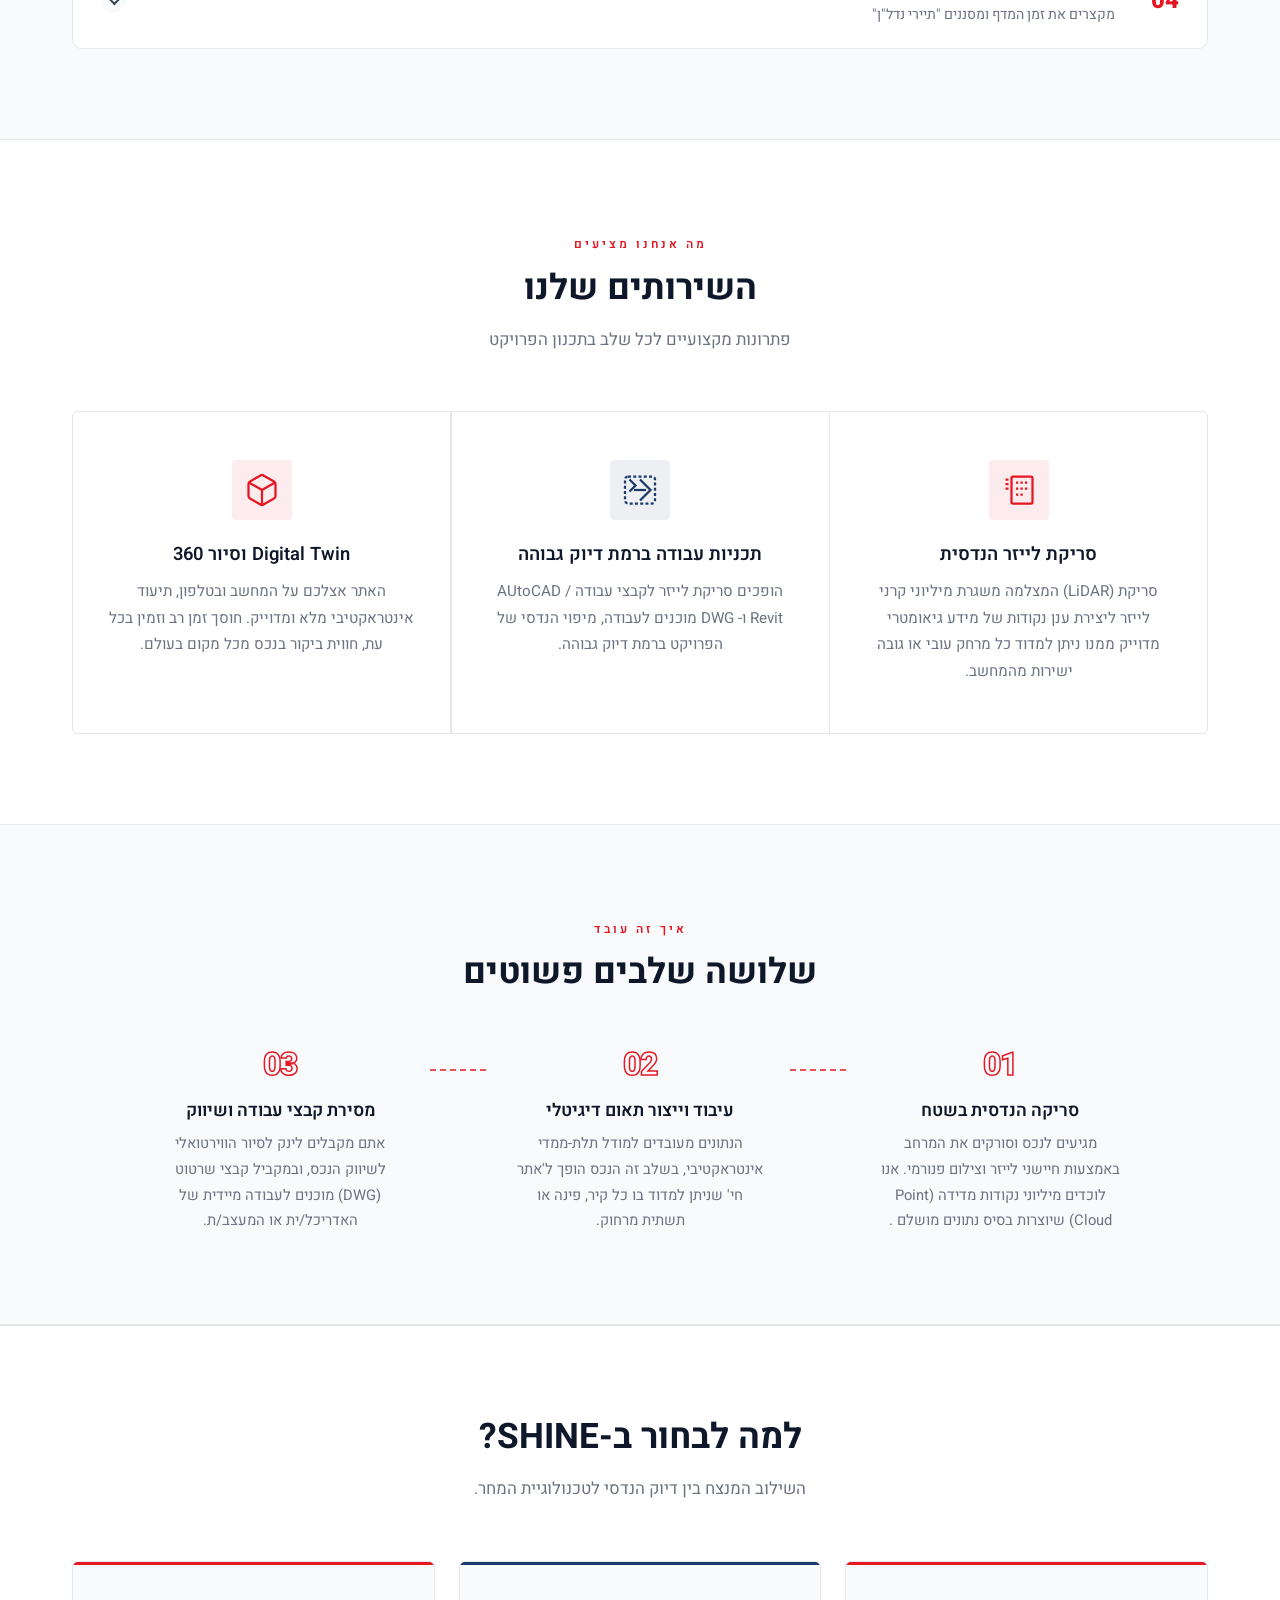
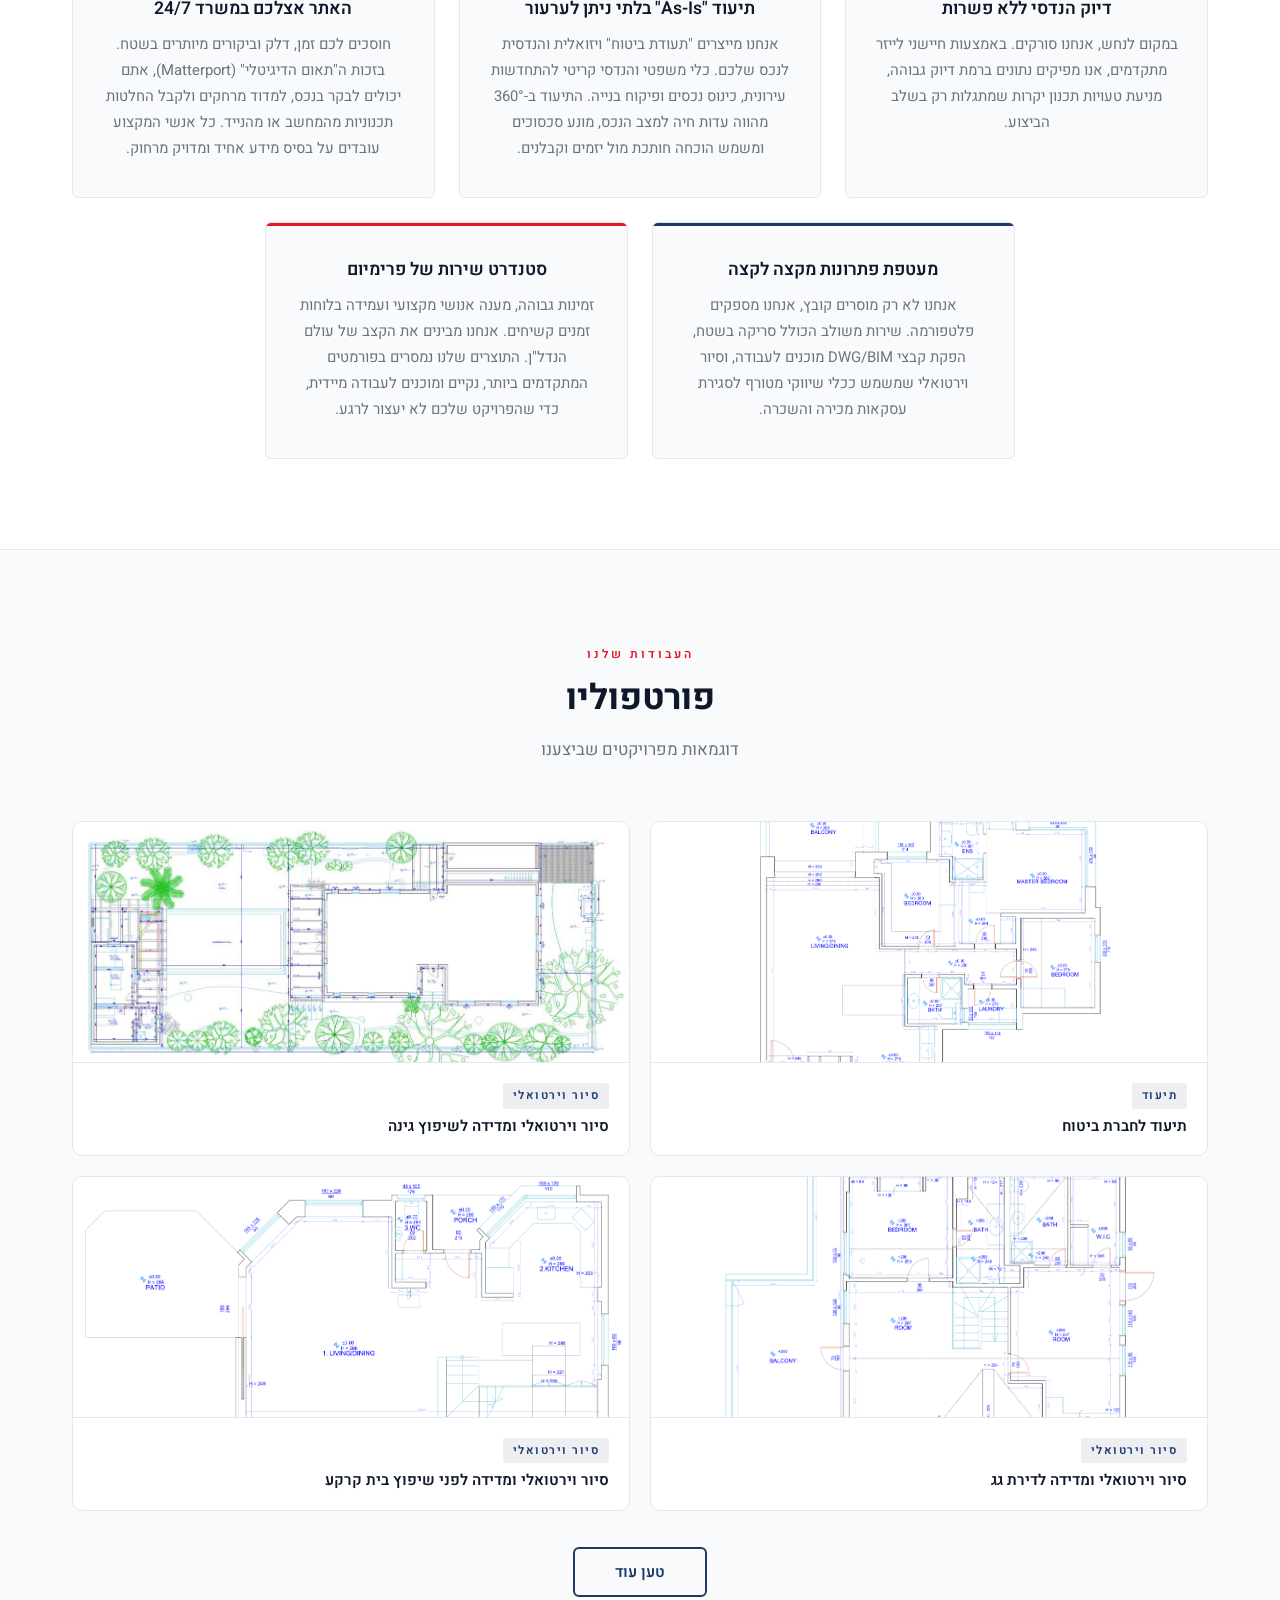
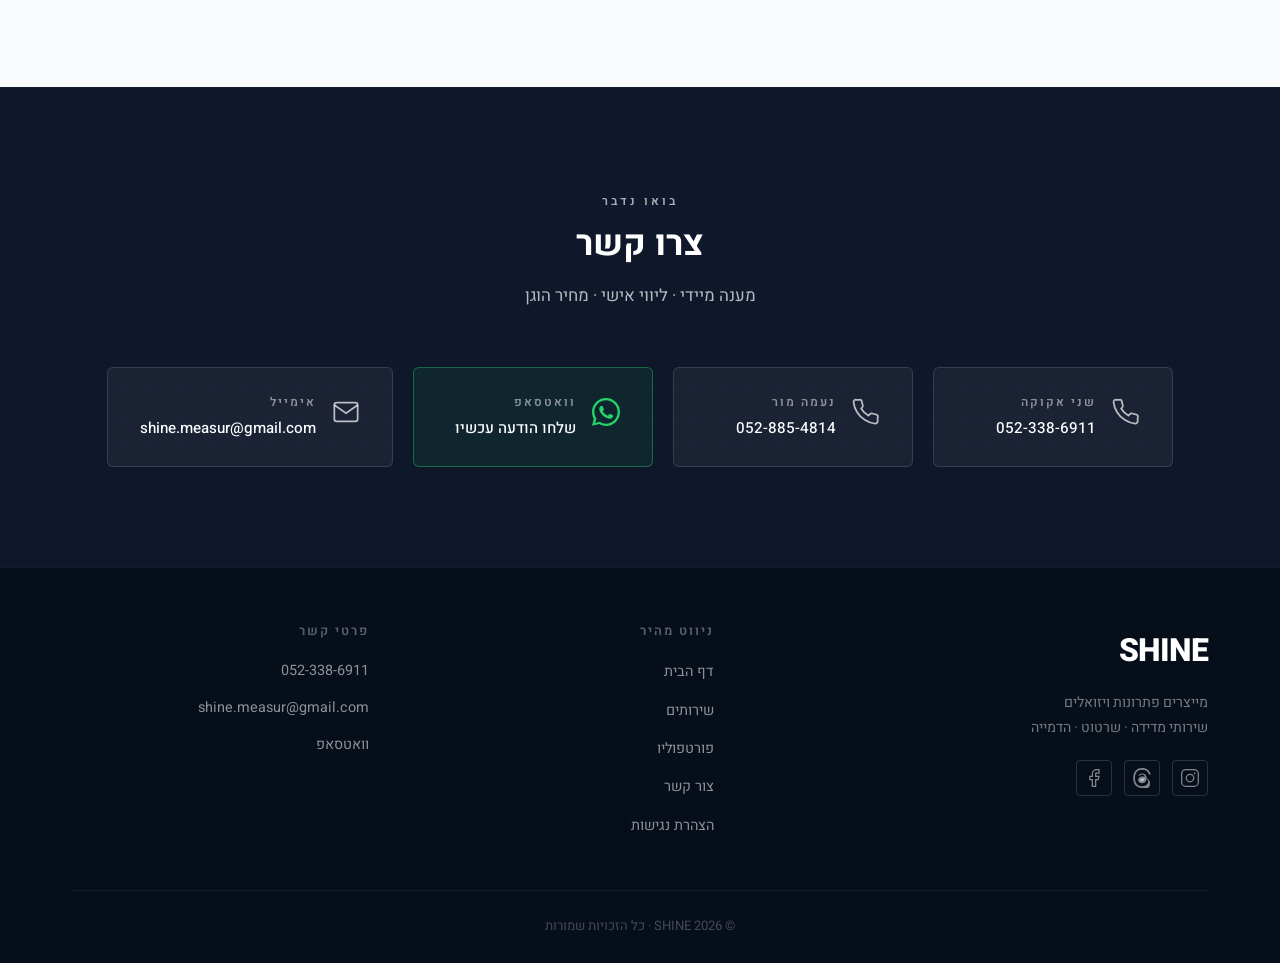
==== commit 56cf1b4e: "Update index.html" ====
--- a/index.html
+++ b/index.html
@@ -39,7 +39,7 @@
     </div>
 
     <!-- כפתור וואטסאפ צף -->
-    <a href="https://wa.me/972528854814?text=היי%20SHINE,%20אשמח%20לשמוע%20עוד%20על%20השירותים%20שלכם"
+    <a href="https://wa.me/972523386911?text=היי%20SHINE,%20אשמח%20לשמוע%20עוד%20על%20השירותים%20שלכם"
        class="whatsapp-float"
        target="_blank"
        rel="noopener noreferrer"
@@ -51,7 +51,7 @@
     </a>
 
     <!-- כפתור טלפון צף -->
-    <a href="tel:+972528854814" class="phone-float" aria-label="התקשר אלינו">
+    <a href="tel:+972523386911" class="phone-float" aria-label="התקשר אלינו">
         <svg width="28" height="28" viewBox="0 0 32 32" fill="currentColor" aria-hidden="true">
             <path d="M25.36 20.12l-3.52-1.52c-.48-.2-1.04-.08-1.4.32l-1.56 1.56c-2.84-1.44-5.16-3.76-6.6-6.6l1.56-1.56c.4-.36.52-.92.32-1.4l-1.52-3.52c-.24-.56-.84-.88-1.44-.76l-3.2.64c-.6.12-1.04.64-1.04 1.24C6.96 18.28 13.72 25.04 22.48 25.04c.6 0 1.12-.44 1.24-1.04l.64-3.2c.12-.6-.2-1.2-.76-1.44z"/>
         </svg>
@@ -495,7 +495,7 @@
                             <span class="contact-value" dir="ltr">052-885-4814</span>
                         </div>
                     </a>
-                    <a href="https://wa.me/972528854814?text=היי%20SHINE,%20אשמח%20לשמוע%20עוד%20על%20השירותים%20שלכם"
+                    <a href="https://wa.me/972523386911?text=היי%20SHINE,%20אשמח%20לשמוע%20עוד%20על%20השירותים%20שלכם"
                        class="contact-card contact-card-whatsapp"
                        target="_blank" rel="noopener noreferrer">
                         <div class="contact-icon">
@@ -508,7 +508,7 @@
                             <span class="contact-value">שלחו הודעה עכשיו</span>
                         </div>
                     </a>
-                    <a href="mailto:SHINE.measur@gmail.com" class="contact-card">
+                    <a href="mailto:shine.measur@gmail.com" class="contact-card">
                         <div class="contact-icon">
                             <svg width="28" height="28" viewBox="0 0 24 24" fill="none" stroke="currentColor" stroke-width="1.5" aria-hidden="true">
                                 <path d="M4 4h16c1.1 0 2 .9 2 2v12c0 1.1-.9 2-2 2H4c-1.1 0-2-.9-2-2V6c0-1.1.9-2 2-2z"/>
@@ -517,7 +517,7 @@
                         </div>
                         <div class="contact-text">
                             <span class="contact-label">אימייל</span>
-                            <span class="contact-value">SHINE.measur@gmail.com</span>
+                            <span class="contact-value">shine.measur@gmail.com</span>
                         </div>
                     </a>
                 </div>
@@ -569,10 +569,10 @@
                         <a href="tel:+972523386911" dir="ltr">052-338-6911</a>
                     </p>
                     <p>
-                        <a href="mailto:SHINE.measur@gmail.com">SHINE.measur@gmail.com</a>
+                        <a href="mailto:shine.measur@gmail.com">shine.measur@gmail.com</a>
                     </p>
                     <p>
-                        <a href="https://wa.me/972528854814" target="_blank" rel="noopener noreferrer">וואטסאפ</a>
+                        <a href="https://wa.me/972523386911" target="_blank" rel="noopener noreferrer">וואטסאפ</a>
                     </p>
                 </div>
             </div>
--- a/styles.css
+++ b/styles.css
@@ -336,7 +336,7 @@
     top: 0;
     z-index: 1000;
     padding: 1.1rem 0;
-    transition: all 0.3s ease;
+    transition: padding 0.3s ease, box-shadow 0.3s ease, background-color 0.3s ease;
 }
 
 .navbar.navbar-scrolled {
@@ -467,15 +467,17 @@
 }
 
 .hero-grid {
-    display: grid;
-    grid-template-columns: 1fr 1fr;
-    gap: 60px;
-    align-items: center;
+    display: flex;
+    flex-direction: column;
+    align-items: center;
+    gap: 32px;
+    text-align: center;
 }
 
 .hero-text {
     display: flex;
     flex-direction: column;
+    align-items: center;
     gap: 0.3rem;
 }
 
@@ -509,7 +511,8 @@
     color: var(--text-medium);
     line-height: 1.8;
     margin-bottom: 0;
-    max-width: 520px;
+    max-width: 640px;
+    text-align: center;
 }
 
 .hero-line {
@@ -540,6 +543,7 @@
 .hero-cta-group {
     display: flex;
     align-items: center;
+    justify-content: center;
     gap: 2rem;
     margin-top: 0.5rem;
 }
@@ -551,12 +555,13 @@
 }
 
 .hero-profile-img {
-    width: 100%;
-    max-width: 320px;
-    height: auto;
-    border-radius: 16px;
+    width: 200px;
+    height: 200px;
+    border-radius: 50%;
     object-fit: cover;
     display: block;
+    border: 4px solid var(--blue);
+    box-shadow: 0 8px 32px rgba(27,58,107,0.15);
 }
 
 /* ===============================================
@@ -1727,13 +1732,13 @@
     }
 
     .hero-grid {
-        grid-template-columns: 1fr;
-        gap: 40px;
-    }
-
-    .hero-visual { order: -1; }
-
-    .hero-profile-img { max-width: 100%; }
+        gap: 24px;
+    }
+
+    .hero-profile-img {
+        width: 160px;
+        height: 160px;
+    }
 
     .hero-title {
         font-size: calc(3.5rem * var(--font-size-scale));
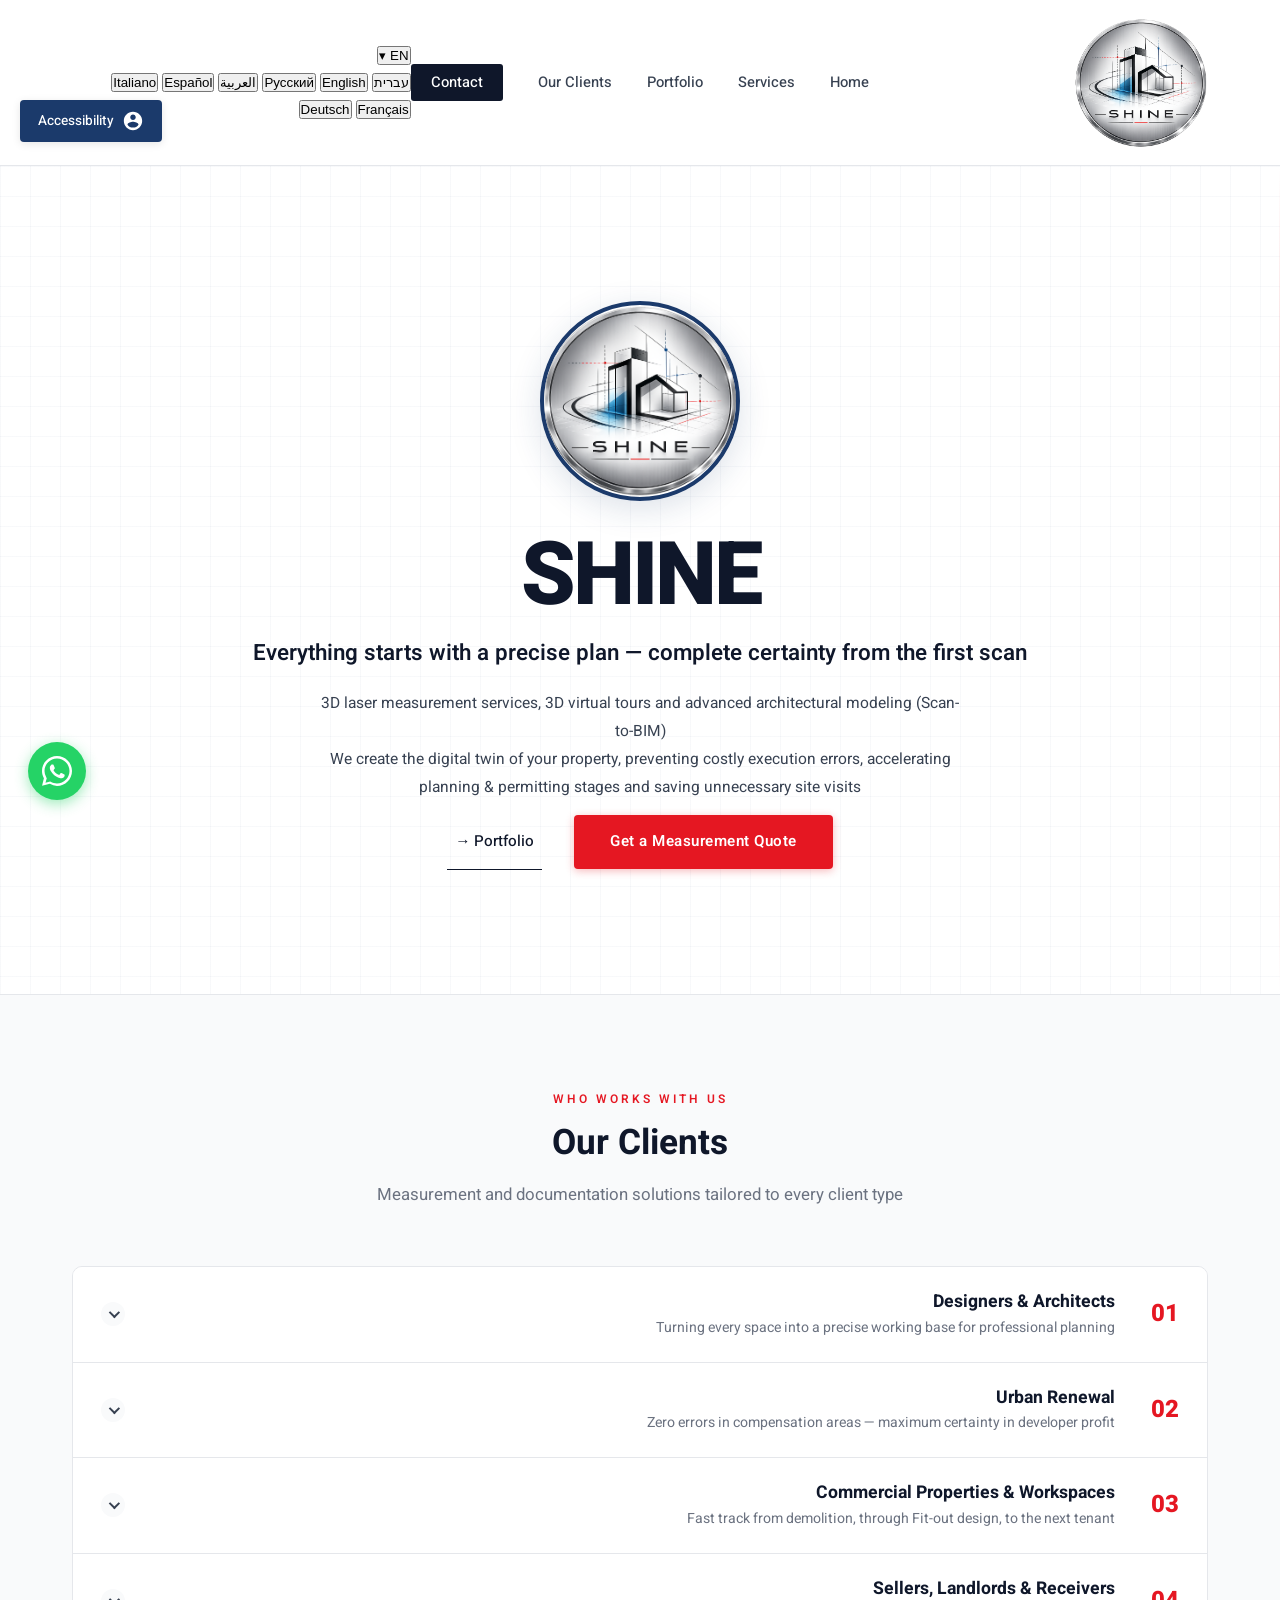
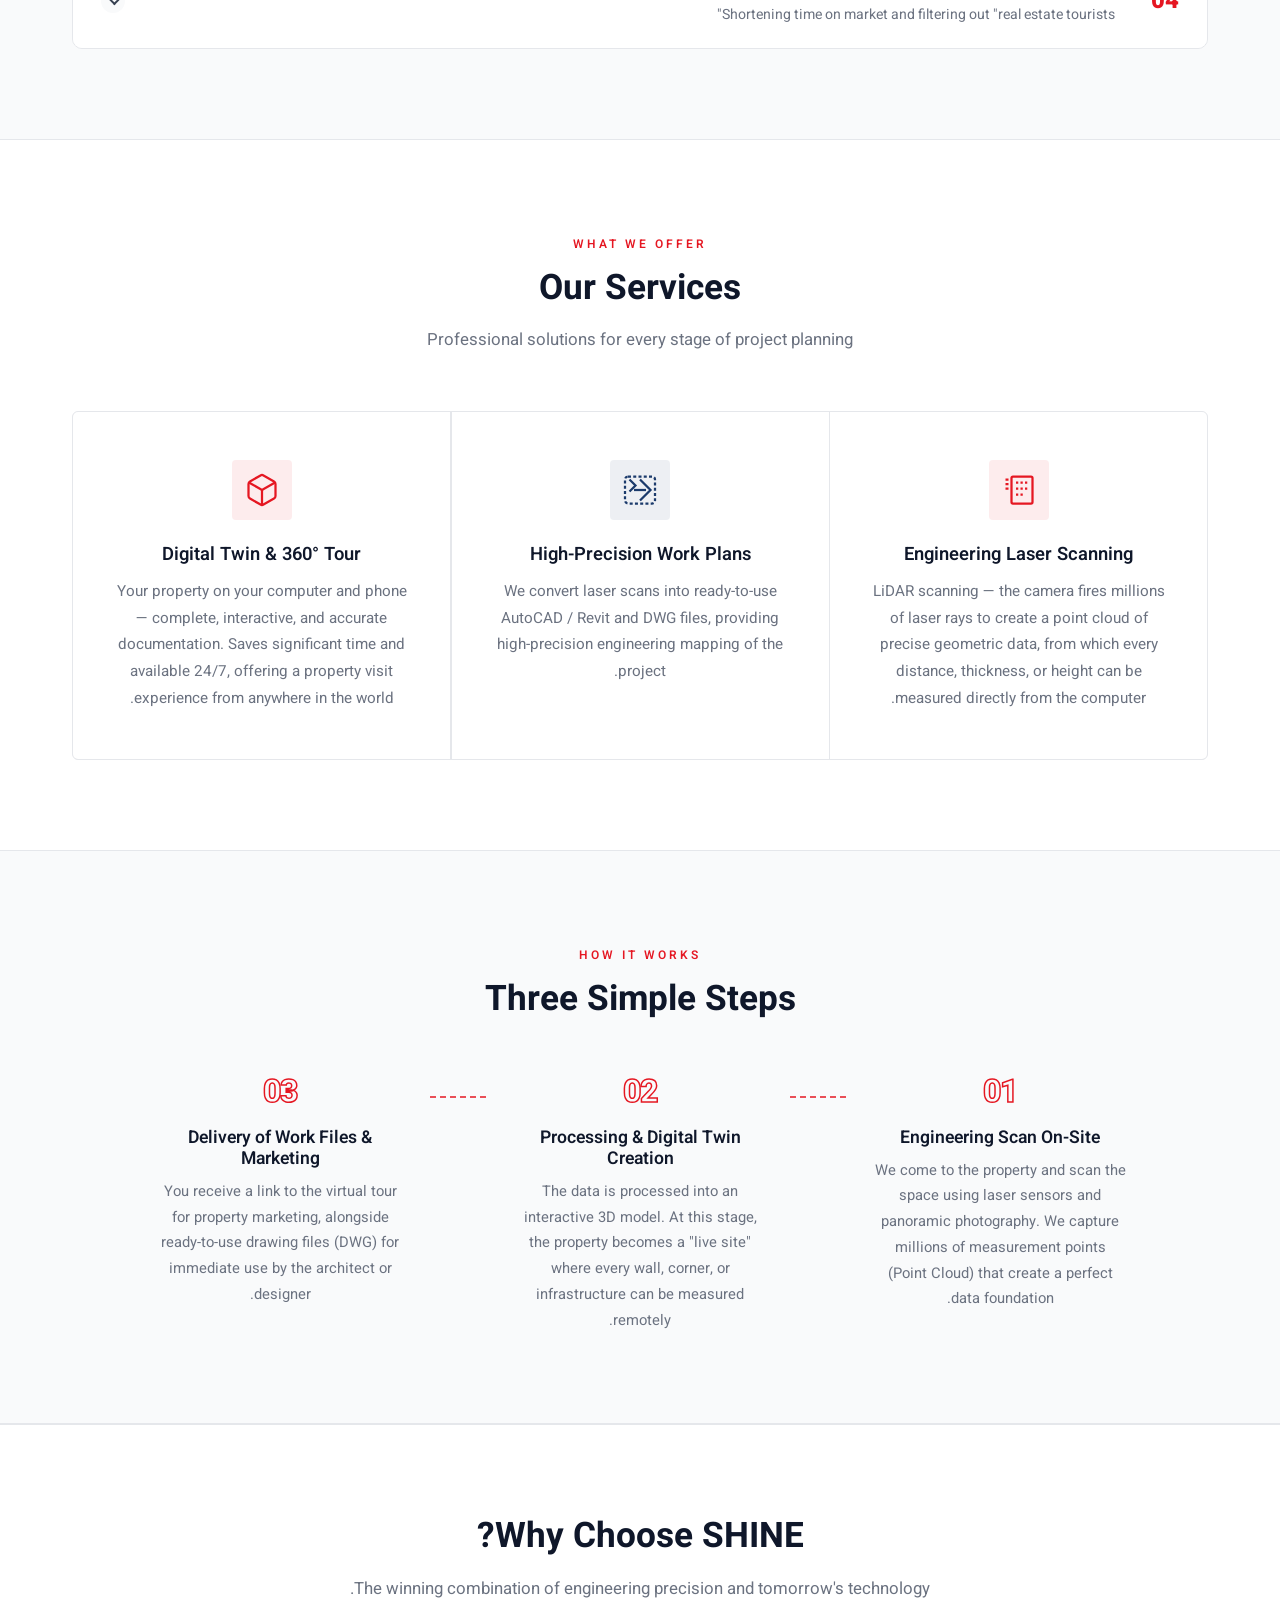
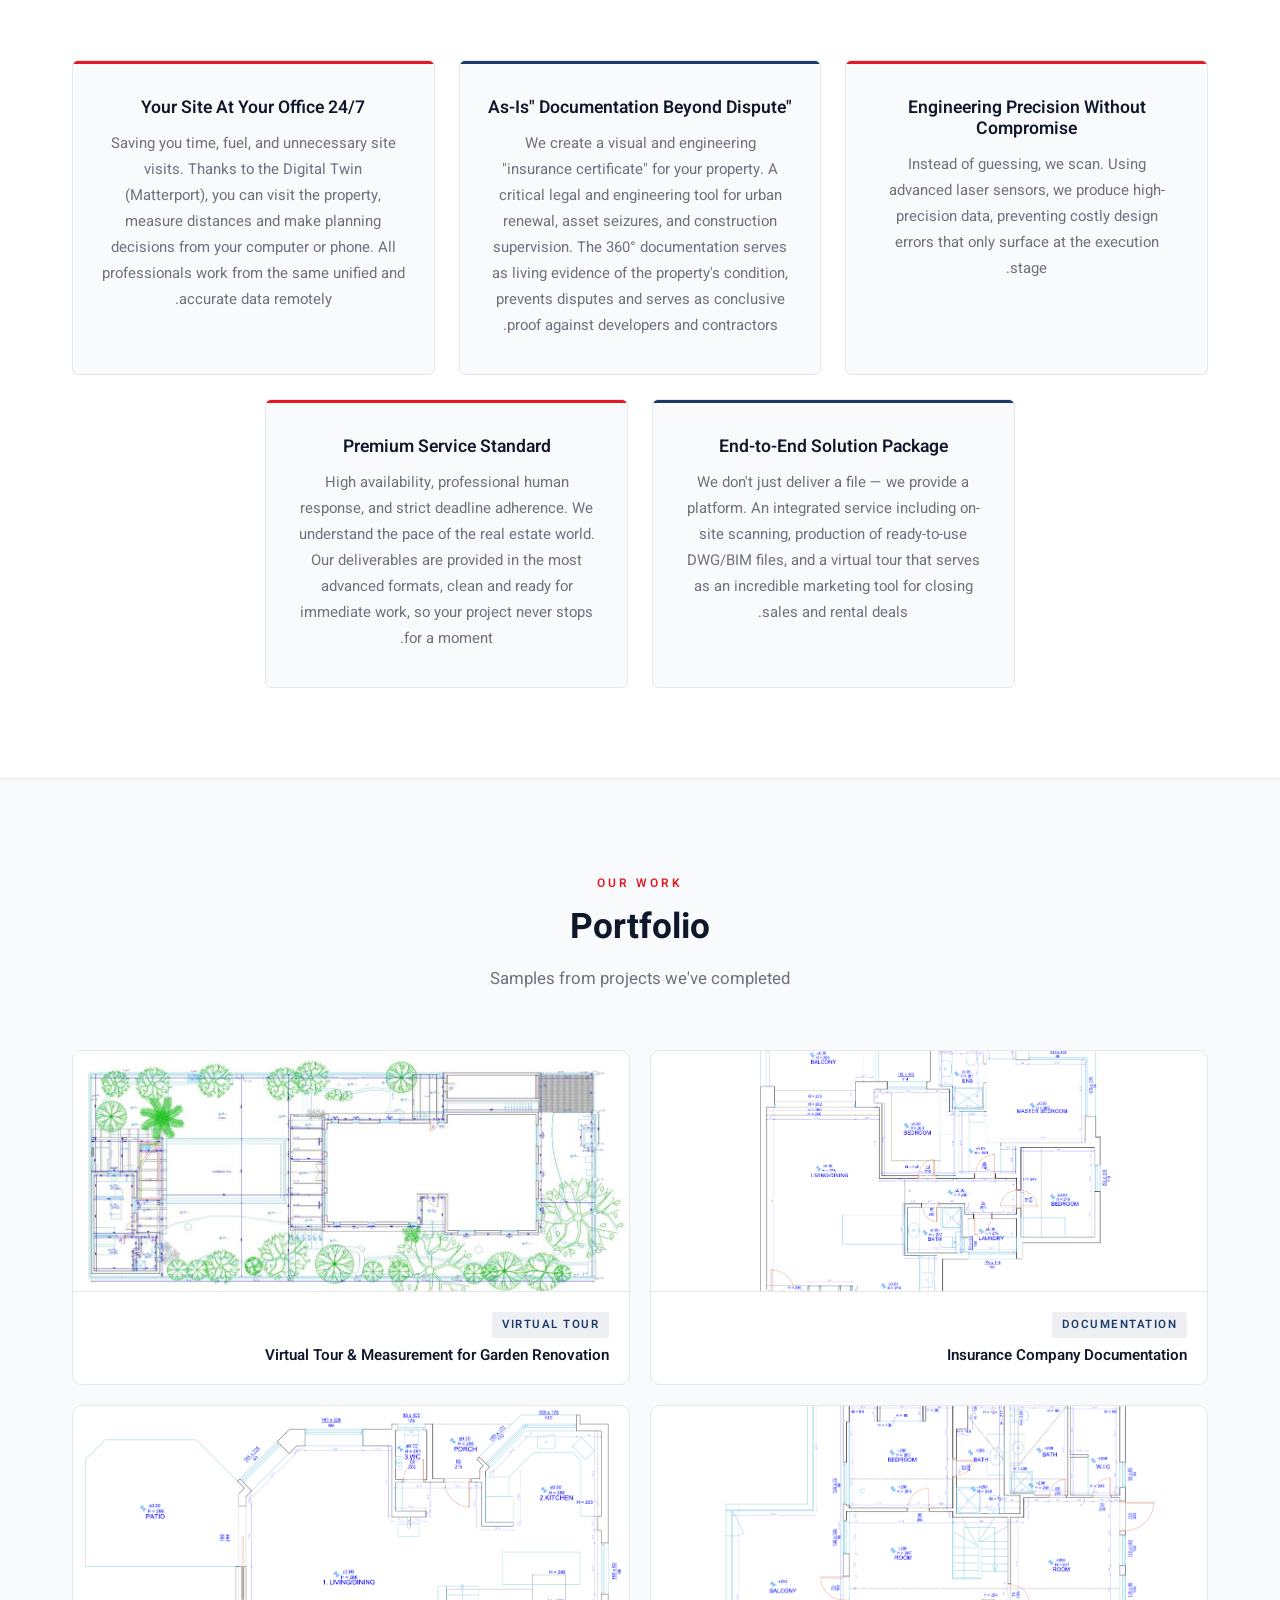
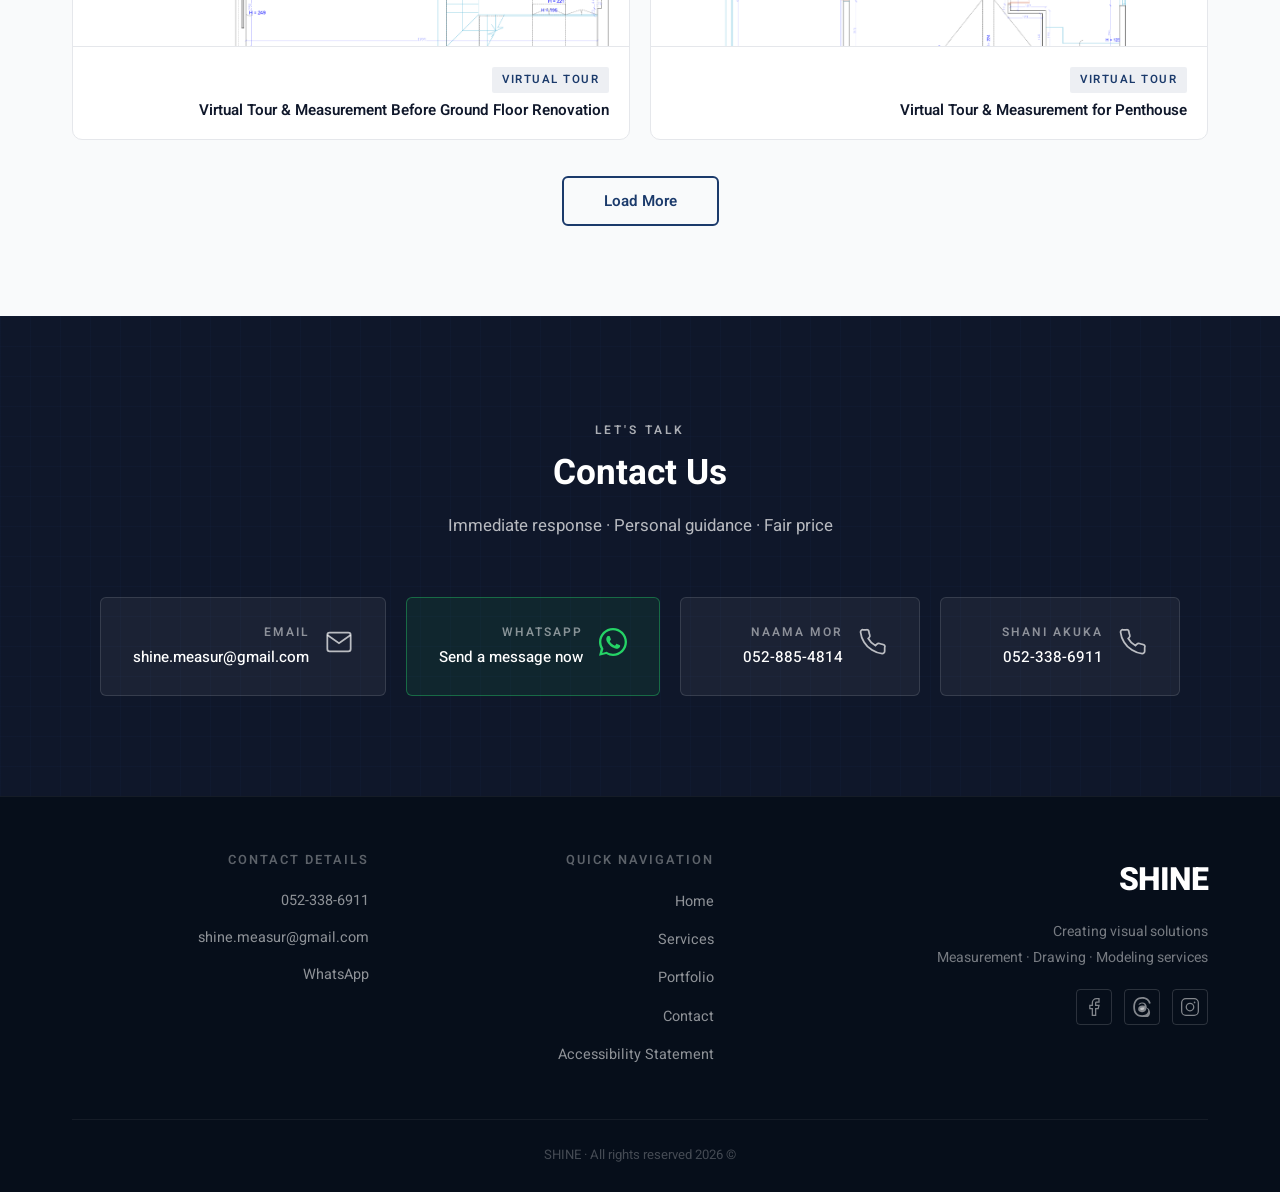
==== commit e9f72b56: "Update index.html" ====
--- a/index.html
+++ b/index.html
@@ -14,27 +14,27 @@
 
     <!-- תפריט נגישות -->
     <div id="accessibility-menu" class="accessibility-menu" role="region" aria-label="תפריט נגישות">
-        <button id="accessibility-toggle" class="accessibility-toggle" aria-label="פתח תפריט נגישות" aria-expanded="false">
+        <button id="accessibility-toggle" class="accessibility-toggle" data-i18n-aria="aria-label:a11y_toggle_label" aria-label="פתח תפריט נגישות" aria-expanded="false">
             <svg width="22" height="22" viewBox="0 0 24 24" fill="currentColor" aria-hidden="true">
                 <path d="M12 2C6.48 2 2 6.48 2 12s4.48 10 10 10 10-4.48 10-10S17.52 2 12 2zm0 3c1.66 0 3 1.34 3 3s-1.34 3-3 3-3-1.34-3-3 1.34-3 3-3zm0 14.2c-2.5 0-4.71-1.28-6-3.22.03-1.99 4-3.08 6-3.08 1.99 0 5.97 1.09 6 3.08-1.29 1.94-3.5 3.22-6 3.22z"/>
             </svg>
-            <span>נגישות</span>
+            <span data-i18n="a11y_accessibility">נגישות</span>
         </button>
         <div id="accessibility-options" class="accessibility-options" aria-hidden="true">
-            <h2>אפשרויות נגישות</h2>
-            <button class="accessibility-btn" data-action="increase-font" aria-label="הגדל גופן">
-                <span class="icon">A+</span><span>הגדל גופן</span>
+            <h2 data-i18n="a11y_options">אפשרויות נגישות</h2>
+            <button class="accessibility-btn" data-action="increase-font" data-i18n-aria="aria-label:a11y_increase" aria-label="הגדל גופן">
+                <span class="icon">A+</span><span data-i18n="a11y_increase">הגדל גופן</span>
             </button>
-            <button class="accessibility-btn" data-action="decrease-font" aria-label="הקטן גופן">
-                <span class="icon">A-</span><span>הקטן גופן</span>
+            <button class="accessibility-btn" data-action="decrease-font" data-i18n-aria="aria-label:a11y_decrease" aria-label="הקטן גופן">
+                <span class="icon">A-</span><span data-i18n="a11y_decrease">הקטן גופן</span>
             </button>
-            <button class="accessibility-btn" data-action="high-contrast" aria-label="ניגודיות גבוהה">
-                <span class="icon">◐</span><span>ניגודיות גבוהה</span>
+            <button class="accessibility-btn" data-action="high-contrast" data-i18n-aria="aria-label:a11y_contrast" aria-label="ניגודיות גבוהה">
+                <span class="icon">◐</span><span data-i18n="a11y_contrast">ניגודיות גבוהה</span>
             </button>
-            <button class="accessibility-btn" data-action="reset" aria-label="אפס הגדרות">
-                <span class="icon">↻</span><span>אפס הגדרות</span>
+            <button class="accessibility-btn" data-action="reset" data-i18n-aria="aria-label:a11y_reset" aria-label="אפס הגדרות">
+                <span class="icon">↻</span><span data-i18n="a11y_reset">אפס הגדרות</span>
             </button>
-            <a href="accessibility-statement.html" class="accessibility-link">הצהרת נגישות</a>
+            <a href="accessibility-statement.html" class="accessibility-link" data-i18n="a11y_statement">הצהרת נגישות</a>
         </div>
     </div>
 
@@ -43,6 +43,7 @@
        class="whatsapp-float"
        target="_blank"
        rel="noopener noreferrer"
+       data-i18n-aria="aria-label:whatsapp_aria"
        aria-label="פנה אלינו בוואטסאפ">
         <svg width="30" height="30" viewBox="0 0 32 32" fill="currentColor" aria-hidden="true">
             <path d="M16 0C7.164 0 0 7.164 0 16c0 2.824.738 5.482 2.028 7.784L.067 31.848l8.292-2.176A15.923 15.923 0 0016 32c8.836 0 16-7.164 16-16S24.836 0 16 0zm0 29.333c-2.444 0-4.768-.662-6.756-1.812l-.484-.288-5.024 1.32 1.34-4.896-.316-.5A13.242 13.242 0 012.667 16c0-7.364 5.97-13.333 13.333-13.333S29.333 8.636 29.333 16 23.364 29.333 16 29.333z"/>
@@ -51,7 +52,7 @@
     </a>
 
     <!-- כפתור טלפון צף -->
-    <a href="tel:+972523386911" class="phone-float" aria-label="התקשר אלינו">
+    <a href="tel:+972523386911" class="phone-float" data-i18n-aria="aria-label:phone_aria" aria-label="התקשר אלינו">
         <svg width="28" height="28" viewBox="0 0 32 32" fill="currentColor" aria-hidden="true">
             <path d="M25.36 20.12l-3.52-1.52c-.48-.2-1.04-.08-1.4.32l-1.56 1.56c-2.84-1.44-5.16-3.76-6.6-6.6l1.56-1.56c.4-.36.52-.92.32-1.4l-1.52-3.52c-.24-.56-.84-.88-1.44-.76l-3.2.64c-.6.12-1.04.64-1.04 1.24C6.96 18.28 13.72 25.04 22.48 25.04c.6 0 1.12-.44 1.24-1.04l.64-3.2c.12-.6-.2-1.2-.76-1.44z"/>
         </svg>
@@ -64,18 +65,37 @@
                 <a href="index.html" class="logo" aria-label="SHINE - דף הבית">
                     <img src="images/logo.png" alt="SHINE - מדידה שרטוט הדמייה" class="logo-image">
                 </a>
-                <button class="mobile-menu-toggle" aria-label="פתח תפריט" aria-expanded="false">
-                    <span class="hamburger"></span>
-                    <span class="hamburger"></span>
-                    <span class="hamburger"></span>
-                </button>
                 <ul class="nav-links" role="menubar">
-                    <li role="none"><a href="#home" role="menuitem">דף הבית</a></li>
-                    <li role="none"><a href="#services" role="menuitem">שירותים</a></li>
-                    <li role="none"><a href="#portfolio" role="menuitem">פורטפוליו</a></li>
-                    <li role="none"><a href="#audience" role="menuitem">קהל לקוחות</a></li>
-                    <li role="none"><a href="#contact" role="menuitem" class="nav-contact-link">צור קשר</a></li>
+                    <li role="none"><a href="#home" role="menuitem" data-i18n="nav_home">דף הבית</a></li>
+                    <li role="none"><a href="#services" role="menuitem" data-i18n="nav_services">שירותים</a></li>
+                    <li role="none"><a href="#portfolio" role="menuitem" data-i18n="nav_portfolio">פורטפוליו</a></li>
+                    <li role="none"><a href="#audience" role="menuitem" data-i18n="nav_audience">קהל לקוחות</a></li>
+                    <li role="none"><a href="#contact" role="menuitem" class="nav-contact-link" data-i18n="nav_contact">צור קשר</a></li>
                 </ul>
+                <div class="nav-end-group">
+                    <!-- Language Switcher -->
+                    <div class="lang-switcher" id="lang-switcher">
+                        <button class="lang-current-btn" id="lang-toggle-btn" aria-haspopup="true" aria-expanded="false" aria-label="בחר שפה">
+                            <span id="lang-current-label">עב</span>
+                            <span class="lang-arrow" aria-hidden="true">▾</span>
+                        </button>
+                        <div class="lang-dropdown" id="lang-dropdown" role="menu">
+                            <button class="lang-btn active" data-lang="he" role="menuitem">עברית</button>
+                            <button class="lang-btn" data-lang="en" role="menuitem">English</button>
+                            <button class="lang-btn" data-lang="ru" role="menuitem">Русский</button>
+                            <button class="lang-btn" data-lang="ar" role="menuitem">العربية</button>
+                            <button class="lang-btn" data-lang="es" role="menuitem">Español</button>
+                            <button class="lang-btn" data-lang="it" role="menuitem">Italiano</button>
+                            <button class="lang-btn" data-lang="fr" role="menuitem">Français</button>
+                            <button class="lang-btn" data-lang="de" role="menuitem">Deutsch</button>
+                        </div>
+                    </div>
+                    <button class="mobile-menu-toggle" data-i18n-aria="aria-label:nav_open_menu" aria-label="פתח תפריט" aria-expanded="false">
+                        <span class="hamburger"></span>
+                        <span class="hamburger"></span>
+                        <span class="hamburger"></span>
+                    </button>
+                </div>
             </div>
         </div>
     </nav>
@@ -90,11 +110,11 @@
                 <div class="hero-text">
                     <!-- <p class="hero-label">שירותי מדידה, שרטוט והדמייה</p>-->
                     <h1 class="hero-title">SHINE</h1>
-                    <p class="hero-subtitle">הכול מתחיל בתכנית מדויקת, ודאות מלאה מהסריקה הראשונה</p>
-                    <p class="hero-description">שירותי מדידות לייזר תלת-ממד, סיורים וירטואליים 3D ומידול אדריכלי מתקדם (Scan-to-BIM)<br>אנו מייצרים את התאום הדיגיטלי לנכס שלכם המונע טעויות ביצוע יקרות, מאיץ את שלבי התכנון והרישוי וחוסך ביקורים בנכס</p>
+                    <p class="hero-subtitle" data-i18n="hero_subtitle">הכול מתחיל בתכנית מדויקת, ודאות מלאה מהסריקה הראשונה</p>
+                    <p class="hero-description" data-i18n-html="hero_desc">שירותי מדידות לייזר תלת-ממד, סיורים וירטואליים 3D ומידול אדריכלי מתקדם (Scan-to-BIM)<br>אנו מייצרים את התאום הדיגיטלי לנכס שלכם המונע טעויות ביצוע יקרות, מאיץ את שלבי התכנון והרישוי וחוסך ביקורים בנכס</p>
                     <div class="hero-cta-group">
-                        <a href="#contact" class="btn-primary">אני רוצה הצעה למדידה</a>
-                        <a href="#portfolio" class="btn-secondary">לפורטפוליו ←</a>
+                        <a href="#contact" class="btn-primary" data-i18n="hero_cta1">אני רוצה הצעה למדידה</a>
+                        <a href="#portfolio" class="btn-secondary" data-i18n="hero_cta2">לפורטפוליו ←</a>
                     </div>
                 </div>
             </div>
@@ -105,9 +125,9 @@
     <section id="audience" class="audience-section">
         <div class="container">
             <div class="section-header">
-                <span class="section-label">מי עובד איתנו</span>
-                <h2 class="section-title">קהל לקוחותינו</h2>
-                <p class="section-subtitle">פתרונות מדידה ותיעוד מותאמים לכל סוג לקוח</p>
+                <span class="section-label" data-i18n="aud_label">מי עובד איתנו</span>
+                <h2 class="section-title" data-i18n="aud_title">קהל לקוחותינו</h2>
+                <p class="section-subtitle" data-i18n="aud_subtitle">פתרונות מדידה ותיעוד מותאמים לכל סוג לקוח</p>
             </div>
             <div class="audience-accordion">
 
@@ -115,12 +135,12 @@
                     <button class="audience-header" aria-expanded="false">
                         <span class="audience-num">01</span>
                         <div class="audience-titles">
-                            <span class="audience-title">מעצבים ואדריכלים</span>
-                            <span class="audience-tagline">הופכים כל חלל לבסיס עבודה מדויק לתכנון מקצועי</span>
+                            <span class="audience-title" data-i18n="aud1_title">מעצבים ואדריכלים</span>
+                            <span class="audience-tagline" data-i18n="aud1_tagline">הופכים כל חלל לבסיס עבודה מדויק לתכנון מקצועי</span>
                         </div>
                         <span class="audience-arrow" aria-hidden="true"></span>
                     </button>
-                    <div class="audience-body">
+                    <div class="audience-body" data-i18n-html="aud1_body">
                         <p>קיר עקום שלא נלקח בחשבון, זווית נסתרת שאינה 90 מעלות, או נסיעות חוזרות לשטח כדי לבדוק "איפה מוקמה נקודת החשמל" — כל אלו מעכבים את הפרויקט וגורמים לטעויות יקרות בבית הלקוח.</p>
                         <p>אנו מספקים מדידת פנים כירורגית באמצעות סריקת לייזר LiDAR תלת-ממדית ונותנים לכם את השקט להתמקד בתכנון, עיצוב וניהול הפרויקט.</p>
                         <p>אנו מודדים דירות, בתים פרטיים, חנויות ומשרדים ומפיקים עבורך קובץ DWG (אוטוקאד) או Revit נקי, מסודר בשכבות ובגרסה הרצויה לך. מודד מקצועי הוא חלק מהצלחת הפרויקט!</p>
@@ -132,12 +152,12 @@
                     <button class="audience-header" aria-expanded="false">
                         <span class="audience-num">02</span>
                         <div class="audience-titles">
-                            <span class="audience-title">התחדשות עירונית</span>
-                            <span class="audience-tagline">אפס טעויות בשטחי תמורה — מקסימום ודאות ברווח היזמי</span>
+                            <span class="audience-title" data-i18n="aud2_title">התחדשות עירונית</span>
+                            <span class="audience-tagline" data-i18n="aud2_tagline">אפס טעויות בשטחי תמורה — מקסימום ודאות ברווח היזמי</span>
                         </div>
                         <span class="audience-arrow" aria-hidden="true"></span>
                     </button>
-                    <div class="audience-body">
+                    <div class="audience-body" data-i18n-html="aud2_body">
                         <p>הסטנדרט הטכנולוגי החדש למדידת דירות קיימות בפרויקטים של התחדשות עירונית. ודאות הנדסית חלוטה לשומות תקן 21 ולטבלאות ההקצאה.</p>
                         <p><strong>המטר שחוסך מיליונים:</strong> בפרויקט פינוי-בינוי, כל מטר רבוע שגוי במצב הקיים הוא התחייבות שגויה בתמורות לדיירים. יזמים מגלים לעיתים קרובות מדי ש"השטח בהיתר" אינו תואם את המציאות — מה שמוביל להפסדים של מיליוני שקלים ברווח הגולמי ועיכובים קריטיים.</p>
                         <div class="audience-services-grid">
@@ -155,12 +175,12 @@
                     <button class="audience-header" aria-expanded="false">
                         <span class="audience-num">03</span>
                         <div class="audience-titles">
-                            <span class="audience-title">נכסים מסחריים ושטחי תעסוקה</span>
-                            <span class="audience-tagline">מסלול מהיר מהריסה, דרך עיצוב Fit-out ועד לשוכר הבא</span>
+                            <span class="audience-title" data-i18n="aud3_title">נכסים מסחריים ושטחי תעסוקה</span>
+                            <span class="audience-tagline" data-i18n="aud3_tagline">מסלול מהיר מהריסה, דרך עיצוב Fit-out ועד לשוכר הבא</span>
                         </div>
                         <span class="audience-arrow" aria-hidden="true"></span>
                     </button>
-                    <div class="audience-body">
+                    <div class="audience-body" data-i18n-html="aud3_body">
                         <p>נכס מסחרי או משרד ריק הוא הפסד כספי נקי בכל יום שעובר. תהליך חילופי השוכרים נתקע לעיתים קרובות בשל היעדר תוכניות "מצב קיים" (As-Is) מדויקות, מה שמעכב את אדריכלי השוכר מלהתחיל בתכנון ה-Fit-out ולחתום על החוזה.</p>
                         <p>אנו מספקים סריקת לייזר מהירה ומקיפה — תוך 48 שעות מועברים קבצי Revit/DWG מדויקים הכוללים מיקומי עמודים, מחיצות ותשתיות (חשמל, אינסטלציה ומיזוג).</p>
                         <p>חישוב יחסי ברוטו-נטו (Gross-up) ושטחי העמסה קומתיים מונע ויכוחים משפטיים ועיכובים במו"מ, ומבטיח גביית שכר דירה על כל סנטימטר קיים בשטח.</p>
@@ -172,12 +192,12 @@
                     <button class="audience-header" aria-expanded="false">
                         <span class="audience-num">04</span>
                         <div class="audience-titles">
-                            <span class="audience-title">מוכרים, משכירים וכונסי נכסים</span>
-                            <span class="audience-tagline">מקצרים את זמן המדף ומסננים "תיירי נדל"ן"</span>
+                            <span class="audience-title" data-i18n="aud4_title">מוכרים, משכירים וכונסי נכסים</span>
+                            <span class="audience-tagline" data-i18n="aud4_tagline">מקצרים את זמן המדף ומסננים "תיירי נדל"ן"</span>
                         </div>
                         <span class="audience-arrow" aria-hidden="true"></span>
                     </button>
-                    <div class="audience-body">
+                    <div class="audience-body" data-i18n-html="aud4_body">
                         <p>בעולם הנדל"ן של היום, תמונות דו-ממדיות כבר לא מספיקות. השילוב בין מדידת לייזר מדויקת לטכנולוגיית תאום דיגיטלי בתלת-ממד מייצר העתק מושלם, וירטואלי ומדויק על המילימטר של הנכס.</p>
                         <p><strong>במקום לבזבז שעות על תיאומים וסיורים פיזיים</strong> עם מתעניינים לא רלוונטיים — הקונים הפוטנציאליים יכולים "לסייר" בנכס מכל מקום ובכל זמן. מי שמגיע לסיור פיזי לאחר מכן הוא קונה חם ובשל לסגירה.</p>
                         <p><strong>שקיפות מלאה שמונעת פיצוץ עסקאות:</strong> מדידת הנכס המדויקת שלנו מייצרת תוכנית קומה (Floor Plan) אמינה. שקיפות זו בונה אמון מיידי, מונעת הפתעות בשלב בדיקת השמאי, ומגנה מפני דרישות הורדת מחיר ברגע האחרון.</p>
@@ -195,9 +215,9 @@
     <section id="services" class="services-section">
         <div class="container">
             <div class="section-header">
-                <span class="section-label">מה אנחנו מציעים</span>
-                <h2 class="section-title">השירותים שלנו</h2>
-                <p class="section-subtitle">פתרונות מקצועיים לכל שלב בתכנון הפרויקט</p>
+                <span class="section-label" data-i18n="svc_label">מה אנחנו מציעים</span>
+                <h2 class="section-title" data-i18n="svc_title">השירותים שלנו</h2>
+                <p class="section-subtitle" data-i18n="svc_subtitle">פתרונות מקצועיים לכל שלב בתכנון הפרויקט</p>
             </div>
             <div class="services-grid">
                 <div class="service-card animate-in">
@@ -208,8 +228,8 @@
                             <path d="M10 7h8M10 11h8M10 15h5" stroke-dasharray="1.5 1.5"/>
                         </svg>
                     </div>
-                    <h3>סריקת לייזר הנדסית</h3>
-                    <p>סריקת (LiDAR) המצלמה משגרת מיליוני קרני לייזר ליצירת ענן נקודות של מידע גיאומטרי מדוייק ממנו ניתן למדוד כל מרחק עובי או גובה ישירות מהמחשב.</p>
+                    <h3 data-i18n="svc1_title">סריקת לייזר הנדסית</h3>
+                    <p data-i18n="svc1_desc">סריקת (LiDAR) המצלמה משגרת מיליוני קרני לייזר ליצירת ענן נקודות של מידע גיאומטרי מדוייק ממנו ניתן למדוד כל מרחק עובי או גובה ישירות מהמחשב.</p>
                 </div>
                 <div class="service-card animate-in">
                     <div class="service-icon blue">
@@ -220,8 +240,8 @@
                             <path d="M8 12h8"/>
                         </svg>
                     </div>
-                    <h3>תכניות עבודה ברמת דיוק גבוהה</h3>
-                    <p>הופכים סריקת לייזר לקבצי עבודה AUtoCAD / Revit ו- DWG מוכנים לעבודה, מיפוי הנדסי של הפרויקט ברמת דיוק גבוהה.</p>
+                    <h3 data-i18n="svc2_title">תכניות עבודה ברמת דיוק גבוהה</h3>
+                    <p data-i18n="svc2_desc">הופכים סריקת לייזר לקבצי עבודה AUtoCAD / Revit ו- DWG מוכנים לעבודה, מיפוי הנדסי של הפרויקט ברמת דיוק גבוהה.</p>
                 </div>
                 <div class="service-card animate-in">
                     <div class="service-icon red">
@@ -231,8 +251,8 @@
                             <line x1="12" y1="22.08" x2="12" y2="12"/>
                         </svg>
                     </div>
-                    <h3>Digital Twin וסיור 360 </h3>
-                    <p>האתר אצלכם על המחשב ובטלפון, תיעוד אינטראקטיבי מלא ומדוייק. חוסך זמן רב וזמין בכל עת, חווית ביקור בנכס מכל מקום בעולם.</p>
+                    <h3 data-i18n="svc3_title">Digital Twin וסיור 360 </h3>
+                    <p data-i18n="svc3_desc">האתר אצלכם על המחשב ובטלפון, תיעוד אינטראקטיבי מלא ומדוייק. חוסך זמן רב וזמין בכל עת, חווית ביקור בנכס מכל מקום בעולם.</p>
                 </div>
             </div>
         </div>
@@ -242,15 +262,15 @@
     <section id="process" class="process-section">
         <div class="container">
             <div class="section-header">
-                <span class="section-label">איך זה עובד</span>
-                <h2 class="section-title">שלושה שלבים פשוטים</h2>
+                <span class="section-label" data-i18n="proc_label">איך זה עובד</span>
+                <h2 class="section-title" data-i18n="proc_title">שלושה שלבים פשוטים</h2>
             </div>
             <div class="process-steps">
                 <div class="process-step animate-in">
                     <div class="step-number">01</div>
                     <div class="step-content">
-                        <h3>סריקה הנדסית בשטח</h3>
-                        <p>מגיעים לנכס וסורקים את המרחב באמצעות חיישני לייזר וצילום פנורמי. אנו לוכדים מיליוני נקודות מדידה (Point Cloud) שיוצרות בסיס נתונים מושלם
+                        <h3 data-i18n="step1_title">סריקה הנדסית בשטח</h3>
+                        <p data-i18n="step1_desc">מגיעים לנכס וסורקים את המרחב באמצעות חיישני לייזר וצילום פנורמי. אנו לוכדים מיליוני נקודות מדידה (Point Cloud) שיוצרות בסיס נתונים מושלם
 .</p>
                     </div>
                 </div>
@@ -262,8 +282,8 @@
                 <div class="process-step animate-in">
                     <div class="step-number">02</div>
                     <div class="step-content">
-                        <h3>עיבוד וייצור תאום דיגיטלי</h3>
-                        <p>הנתונים מעובדים למודל תלת-ממדי אינטראקטיבי, בשלב זה הנכס הופך ל'אתר חי' שניתן למדוד בו כל קיר, פינה או תשתית מרחוק.</p>
+                        <h3 data-i18n="step2_title">עיבוד וייצור תאום דיגיטלי</h3>
+                        <p data-i18n="step2_desc">הנתונים מעובדים למודל תלת-ממדי אינטראקטיבי, בשלב זה הנכס הופך ל'אתר חי' שניתן למדוד בו כל קיר, פינה או תשתית מרחוק.</p>
                     </div>
                 </div>
                 <div class="process-connector" aria-hidden="true">
@@ -274,8 +294,8 @@
                 <div class="process-step animate-in">
                     <div class="step-number">03</div>
                     <div class="step-content">
-                        <h3>מסירת קבצי עבודה ושיווק</h3>
-                        <p>אתם מקבלים לינק לסיור הווירטואלי לשיווק הנכס, ובמקביל קבצי שרטוט (DWG) מוכנים לעבודה מיידית של האדריכל/ית או המעצב/ת.</p>
+                        <h3 data-i18n="step3_title">מסירת קבצי עבודה ושיווק</h3>
+                        <p data-i18n="step3_desc">אתם מקבלים לינק לסיור הווירטואלי לשיווק הנכס, ובמקביל קבצי שרטוט (DWG) מוכנים לעבודה מיידית של האדריכל/ית או המעצב/ת.</p>
                     </div>
                 </div>
             </div>
@@ -287,34 +307,34 @@
         <div class="container">
             <div class="section-header">
                 <!-- A<span class="section-label">למה SHINE</span>-->
-                <h2 class="section-title">למה לבחור ב-SHINE?</h2>
-                <p class="section-subtitle">השילוב המנצח בין דיוק הנדסי לטכנולוגיית המחר.</p>
+                <h2 class="section-title" data-i18n="adv_title">למה לבחור ב-SHINE?</h2>
+                <p class="section-subtitle" data-i18n="adv_subtitle">השילוב המנצח בין דיוק הנדסי לטכנולוגיית המחר.</p>
             </div>
             <div class="advantages-grid">
                 <div class="advantage-card animate-in">
                     <div class="advantage-accent red"></div>
-                    <h3>דיוק הנדסי ללא פשרות</h3>
-                    <p>במקום לנחש, אנחנו סורקים. באמצעות חיישני לייזר מתקדמים, אנו מפיקים נתונים ברמת דיוק גבוהה, מניעת טעויות תכנון יקרות שמתגלות רק בשלב הביצוע.</p>
+                    <h3 data-i18n="adv1_title">דיוק הנדסי ללא פשרות</h3>
+                    <p data-i18n="adv1_desc">במקום לנחש, אנחנו סורקים. באמצעות חיישני לייזר מתקדמים, אנו מפיקים נתונים ברמת דיוק גבוהה, מניעת טעויות תכנון יקרות שמתגלות רק בשלב הביצוע.</p>
                 </div>
                 <div class="advantage-card animate-in">
                     <div class="advantage-accent blue"></div>
-                    <h3>תיעוד "As-Is" בלתי ניתן לערעור</h3>
-                    <p>אנחנו מייצרים "תעודת ביטוח" ויזואלית והנדסית לנכס שלכם. כלי משפטי והנדסי קריטי להתחדשות עירונית, כינוס נכסים ופיקוח בנייה. התיעוד ב-360° מהווה עדות חיה למצב הנכס, מונע סכסוכים ומשמש הוכחה חותכת מול יזמים וקבלנים.</p>
+                    <h3 data-i18n="adv2_title">תיעוד "As-Is" בלתי ניתן לערעור</h3>
+                    <p data-i18n="adv2_desc">אנחנו מייצרים "תעודת ביטוח" ויזואלית והנדסית לנכס שלכם. כלי משפטי והנדסי קריטי להתחדשות עירונית, כינוס נכסים ופיקוח בנייה. התיעוד ב-360° מהווה עדות חיה למצב הנכס, מונע סכסוכים ומשמש הוכחה חותכת מול יזמים וקבלנים.</p>
                 </div>
                 <div class="advantage-card animate-in">
                     <div class="advantage-accent red"></div>
-                    <h3>האתר אצלכם במשרד 24/7</h3>
-                    <p>חוסכים לכם זמן, דלק וביקורים מיותרים בשטח. בזכות ה"תאום הדיגיטלי" (Matterport), אתם יכולים לבקר בנכס, למדוד מרחקים ולקבל החלטות תכנוניות מהמחשב או מהנייד. כל אנשי המקצוע עובדים על בסיס מידע אחיד ומדויק מרחוק.</p>
+                    <h3 data-i18n="adv3_title">האתר אצלכם במשרד 24/7</h3>
+                    <p data-i18n="adv3_desc">חוסכים לכם זמן, דלק וביקורים מיותרים בשטח. בזכות ה"תאום הדיגיטלי" (Matterport), אתם יכולים לבקר בנכס, למדוד מרחקים ולקבל החלטות תכנוניות מהמחשב או מהנייד. כל אנשי המקצוע עובדים על בסיס מידע אחיד ומדויק מרחוק.</p>
                 </div>
                 <div class="advantage-card animate-in">
                     <div class="advantage-accent blue"></div>
-                    <h3>מעטפת פתרונות מקצה לקצה</h3>
-                    <p>אנחנו לא רק מוסרים קובץ, אנחנו מספקים פלטפורמה. שירות משולב הכולל סריקה בשטח, הפקת קבצי DWG/BIM מוכנים לעבודה, וסיור וירטואלי שמשמש ככלי שיווקי מטורף לסגירת עסקאות מכירה והשכרה.</p>
+                    <h3 data-i18n="adv4_title">מעטפת פתרונות מקצה לקצה</h3>
+                    <p data-i18n="adv4_desc">אנחנו לא רק מוסרים קובץ, אנחנו מספקים פלטפורמה. שירות משולב הכולל סריקה בשטח, הפקת קבצי DWG/BIM מוכנים לעבודה, וסיור וירטואלי שמשמש ככלי שיווקי מטורף לסגירת עסקאות מכירה והשכרה.</p>
                 </div>
                 <div class="advantage-card animate-in">
                     <div class="advantage-accent red"></div>
-                    <h3>סטנדרט שירות של פרימיום</h3>
-                    <p>זמינות גבוהה, מענה אנושי מקצועי ועמידה בלוחות זמנים קשיחים. אנחנו מבינים את הקצב של עולם הנדל"ן. התוצרים שלנו נמסרים בפורמטים המתקדמים ביותר, נקיים ומוכנים לעבודה מיידית, כדי שהפרויקט שלכם לא יעצור לרגע.</p>
+                    <h3 data-i18n="adv5_title">סטנדרט שירות של פרימיום</h3>
+                    <p data-i18n="adv5_desc">זמינות גבוהה, מענה אנושי מקצועי ועמידה בלוחות זמנים קשיחים. אנחנו מבינים את הקצב של עולם הנדל"ן. התוצרים שלנו נמסרים בפורמטים המתקדמים ביותר, נקיים ומוכנים לעבודה מיידית, כדי שהפרויקט שלכם לא יעצור לרגע.</p>
                 </div>
             </div>
         </div>
@@ -324,9 +344,9 @@
     <section id="portfolio" class="portfolio-section">
         <div class="container">
             <div class="section-header">
-                <span class="section-label">העבודות שלנו</span>
-                <h2 class="section-title">פורטפוליו</h2>
-                <p class="section-subtitle">דוגמאות מפרויקטים שביצענו</p>
+                <span class="section-label" data-i18n="port_label">העבודות שלנו</span>
+                <h2 class="section-title" data-i18n="port_title">פורטפוליו</h2>
+                <p class="section-subtitle" data-i18n="port_subtitle">דוגמאות מפרויקטים שביצענו</p>
             </div>
             <div class="portfolio-grid">
 
@@ -336,8 +356,8 @@
                         <div class="portfolio-overlay"><svg width="32" height="32" viewBox="0 0 24 24" fill="none" stroke="#fff" stroke-width="2"><circle cx="11" cy="11" r="8"/><line x1="21" y1="21" x2="16.65" y2="16.65"/></svg></div>
                     </div>
                     <div class="portfolio-info">
-                        <span class="portfolio-tag">תיעוד</span>
-                        <h3>תיעוד לחברת ביטוח</h3>
+                        <span class="portfolio-tag" data-i18n="port_tag_doc">תיעוד</span>
+                        <h3 data-i18n="proj_a">תיעוד לחברת ביטוח</h3>
                     </div>
                 </div>
 
@@ -347,8 +367,8 @@
                         <div class="portfolio-overlay"><svg width="32" height="32" viewBox="0 0 24 24" fill="none" stroke="#fff" stroke-width="2"><circle cx="11" cy="11" r="8"/><line x1="21" y1="21" x2="16.65" y2="16.65"/></svg></div>
                     </div>
                     <div class="portfolio-info">
-                        <span class="portfolio-tag">סיור וירטואלי</span>
-                        <h3>סיור וירטואלי ומדידה לשיפוץ גינה</h3>
+                        <span class="portfolio-tag" data-i18n="port_tag_virtual">סיור וירטואלי</span>
+                        <h3 data-i18n="proj_b">סיור וירטואלי ומדידה לשיפוץ גינה</h3>
                     </div>
                 </div>
 
@@ -358,8 +378,8 @@
                         <div class="portfolio-overlay"><svg width="32" height="32" viewBox="0 0 24 24" fill="none" stroke="#fff" stroke-width="2"><circle cx="11" cy="11" r="8"/><line x1="21" y1="21" x2="16.65" y2="16.65"/></svg></div>
                     </div>
                     <div class="portfolio-info">
-                        <span class="portfolio-tag">סיור וירטואלי</span>
-                        <h3>סיור וירטואלי ומדידה לדירת גג</h3>
+                        <span class="portfolio-tag" data-i18n="port_tag_virtual">סיור וירטואלי</span>
+                        <h3 data-i18n="proj_c">סיור וירטואלי ומדידה לדירת גג</h3>
                     </div>
                 </div>
 
@@ -369,8 +389,8 @@
                         <div class="portfolio-overlay"><svg width="32" height="32" viewBox="0 0 24 24" fill="none" stroke="#fff" stroke-width="2"><circle cx="11" cy="11" r="8"/><line x1="21" y1="21" x2="16.65" y2="16.65"/></svg></div>
                     </div>
                     <div class="portfolio-info">
-                        <span class="portfolio-tag">סיור וירטואלי</span>
-                        <h3>סיור וירטואלי ומדידה לפני שיפוץ בית קרקע</h3>
+                        <span class="portfolio-tag" data-i18n="port_tag_virtual">סיור וירטואלי</span>
+                        <h3 data-i18n="proj_d">סיור וירטואלי ומדידה לפני שיפוץ בית קרקע</h3>
                     </div>
                 </div>
 
@@ -380,8 +400,8 @@
                         <div class="portfolio-overlay"><svg width="32" height="32" viewBox="0 0 24 24" fill="none" stroke="#fff" stroke-width="2"><circle cx="11" cy="11" r="8"/><line x1="21" y1="21" x2="16.65" y2="16.65"/></svg></div>
                     </div>
                     <div class="portfolio-info">
-                        <span class="portfolio-tag">מדידה</span>
-                        <h3>בית פרטי לשיפוץ במעלה אדומים</h3>
+                        <span class="portfolio-tag" data-i18n="port_tag_measure">מדידה</span>
+                        <h3 data-i18n="proj_e">בית פרטי לשיפוץ במעלה אדומים</h3>
                     </div>
                 </div>
 
@@ -391,8 +411,8 @@
                         <div class="portfolio-overlay"><svg width="32" height="32" viewBox="0 0 24 24" fill="none" stroke="#fff" stroke-width="2"><circle cx="11" cy="11" r="8"/><line x1="21" y1="21" x2="16.65" y2="16.65"/></svg></div>
                     </div>
                     <div class="portfolio-info">
-                        <span class="portfolio-tag">מדידה</span>
-                        <h3>בית למכירה בתל אביב</h3>
+                        <span class="portfolio-tag" data-i18n="port_tag_measure">מדידה</span>
+                        <h3 data-i18n="proj_f">בית למכירה בתל אביב</h3>
                     </div>
                 </div>
 
@@ -402,8 +422,8 @@
                         <div class="portfolio-overlay"><svg width="32" height="32" viewBox="0 0 24 24" fill="none" stroke="#fff" stroke-width="2"><circle cx="11" cy="11" r="8"/><line x1="21" y1="21" x2="16.65" y2="16.65"/></svg></div>
                     </div>
                     <div class="portfolio-info">
-                        <span class="portfolio-tag">מדידה</span>
-                        <h3>דירה לשיפוץ בפתח תקווה</h3>
+                        <span class="portfolio-tag" data-i18n="port_tag_measure">מדידה</span>
+                        <h3 data-i18n="proj_g">דירה לשיפוץ בפתח תקווה</h3>
                     </div>
                 </div>
 
@@ -413,8 +433,8 @@
                         <div class="portfolio-overlay"><svg width="32" height="32" viewBox="0 0 24 24" fill="none" stroke="#fff" stroke-width="2"><circle cx="11" cy="11" r="8"/><line x1="21" y1="21" x2="16.65" y2="16.65"/></svg></div>
                     </div>
                     <div class="portfolio-info">
-                        <span class="portfolio-tag">מדידה</span>
-                        <h3>בית לשיפוץ בכפר יונה</h3>
+                        <span class="portfolio-tag" data-i18n="port_tag_measure">מדידה</span>
+                        <h3 data-i18n="proj_h">בית לשיפוץ בכפר יונה</h3>
                     </div>
                 </div>
 
@@ -424,14 +444,14 @@
                         <div class="portfolio-overlay"><svg width="32" height="32" viewBox="0 0 24 24" fill="none" stroke="#fff" stroke-width="2"><circle cx="11" cy="11" r="8"/><line x1="21" y1="21" x2="16.65" y2="16.65"/></svg></div>
                     </div>
                     <div class="portfolio-info">
-                        <span class="portfolio-tag">מדידה</span>
-                        <h3>דירת גג לשיפוץ</h3>
+                        <span class="portfolio-tag" data-i18n="port_tag_measure">מדידה</span>
+                        <h3 data-i18n="proj_i">דירת גג לשיפוץ</h3>
                     </div>
                 </div>
 
             </div>
             <div class="portfolio-load-more-wrap">
-                <button id="portfolio-load-more" class="portfolio-load-more-btn">טען עוד</button>
+                <button id="portfolio-load-more" class="portfolio-load-more-btn" data-i18n="port_load_more">טען עוד</button>
             </div>
         </div>
     </section>
@@ -442,7 +462,7 @@
         <div class="project-modal-inner">
             <div class="project-modal-header">
                 <h3 id="modal-title"></h3>
-                <button class="modal-close-btn" id="modal-close-btn" aria-label="סגור חלון">&#x2715;</button>
+                <button class="modal-close-btn" id="modal-close-btn" data-i18n-aria="aria-label:modal_close" aria-label="סגור חלון">&#x2715;</button>
             </div>
             <div class="project-modal-body">
                 <div class="modal-images-grid" id="modal-images"></div>
@@ -456,10 +476,10 @@
     <!-- Image Lightbox -->
     <div id="lightbox" class="lightbox" role="dialog" aria-modal="true" aria-label="תצוגה מוגדלת">
         <div class="lightbox-backdrop" id="lightbox-backdrop"></div>
-        <button class="lightbox-close" id="lightbox-close" aria-label="סגור">&#x2715;</button>
-        <button class="lightbox-arrow lightbox-prev" id="lightbox-prev" aria-label="תמונה קודמת">&#8250;</button>
+        <button class="lightbox-close" id="lightbox-close" data-i18n-aria="aria-label:lightbox_close" aria-label="סגור">&#x2715;</button>
+        <button class="lightbox-arrow lightbox-prev" id="lightbox-prev" data-i18n-aria="aria-label:lightbox_prev" aria-label="תמונה קודמת">&#8250;</button>
         <img id="lightbox-img" src="" alt="" class="lightbox-img">
-        <button class="lightbox-arrow lightbox-next" id="lightbox-next" aria-label="תמונה הבאה">&#8249;</button>
+        <button class="lightbox-arrow lightbox-next" id="lightbox-next" data-i18n-aria="aria-label:lightbox_next" aria-label="תמונה הבאה">&#8249;</button>
         <div class="lightbox-counter" id="lightbox-counter"></div>
     </div>
 
@@ -468,9 +488,9 @@
         <div class="container">
             <div class="contact-content">
                 <div class="section-header">
-                    <span class="section-label light">בואו נדבר</span>
-                    <h2 class="section-title light">צרו קשר</h2>
-                    <p class="section-subtitle light">מענה מיידי · ליווי אישי · מחיר הוגן</p>
+                    <span class="section-label light" data-i18n="con_label">בואו נדבר</span>
+                    <h2 class="section-title light" data-i18n="con_title">צרו קשר</h2>
+                    <p class="section-subtitle light" data-i18n="con_subtitle">מענה מיידי · ליווי אישי · מחיר הוגן</p>
                 </div>
                 <div class="contact-methods">
                     <a href="tel:+972523386911" class="contact-card">
@@ -480,7 +500,7 @@
                             </svg>
                         </div>
                         <div class="contact-text">
-                            <span class="contact-label">שני אקוקה</span>
+                            <span class="contact-label" data-i18n="con_shai">שני אקוקה</span>
                             <span class="contact-value" dir="ltr">052-338-6911</span>
                         </div>
                     </a>
@@ -491,7 +511,7 @@
                             </svg>
                         </div>
                         <div class="contact-text">
-                            <span class="contact-label">נעמה מור</span>
+                            <span class="contact-label" data-i18n="con_naama">נעמה מור</span>
                             <span class="contact-value" dir="ltr">052-885-4814</span>
                         </div>
                     </a>
@@ -504,8 +524,8 @@
                             </svg>
                         </div>
                         <div class="contact-text">
-                            <span class="contact-label">וואטסאפ</span>
-                            <span class="contact-value">שלחו הודעה עכשיו</span>
+                            <span class="contact-label" data-i18n="con_whatsapp">וואטסאפ</span>
+                            <span class="contact-value" data-i18n="con_whatsapp_send">שלחו הודעה עכשיו</span>
                         </div>
                     </a>
                     <a href="mailto:shine.measur@gmail.com" class="contact-card">
@@ -516,7 +536,7 @@
                             </svg>
                         </div>
                         <div class="contact-text">
-                            <span class="contact-label">אימייל</span>
+                            <span class="contact-label" data-i18n="con_email">אימייל</span>
                             <span class="contact-value">shine.measur@gmail.com</span>
                         </div>
                     </a>
@@ -531,7 +551,7 @@
             <div class="footer-content">
                 <div class="footer-brand">
                     <span class="footer-logo">SHINE</span>
-                    <p class="footer-desc">מייצרים פתרונות ויזואלים<br>שירותי מדידה · שרטוט · הדמייה</p>
+                    <p class="footer-desc" data-i18n-html="footer_desc">מייצרים פתרונות ויזואלים<br>שירותי מדידה · שרטוט · הדמייה</p>
                     <div class="social-links">
                         <a href="https://www.instagram.com/shine.measur?utm_source=qr" class="social-link" aria-label="עמוד אינסטגרם" target="_blank" rel="noopener noreferrer">
                             <svg width="20" height="20" viewBox="0 0 24 24" fill="none" stroke="currentColor" stroke-width="1.5" aria-hidden="true">
@@ -554,17 +574,17 @@
                     </div>
                 </div>
                 <div class="footer-links">
-                    <h3>ניווט מהיר</h3>
+                    <h3 data-i18n="footer_nav_title">ניווט מהיר</h3>
                     <ul>
-                        <li><a href="#home">דף הבית</a></li>
-                        <li><a href="#services">שירותים</a></li>
-                        <li><a href="#portfolio">פורטפוליו</a></li>
-                        <li><a href="#contact">צור קשר</a></li>
-                        <li><a href="accessibility-statement.html">הצהרת נגישות</a></li>
+                        <li><a href="#home" data-i18n="nav_home">דף הבית</a></li>
+                        <li><a href="#services" data-i18n="nav_services">שירותים</a></li>
+                        <li><a href="#portfolio" data-i18n="nav_portfolio">פורטפוליו</a></li>
+                        <li><a href="#contact" data-i18n="nav_contact">צור קשר</a></li>
+                        <li><a href="accessibility-statement.html" data-i18n="footer_accessibility">הצהרת נגישות</a></li>
                     </ul>
                 </div>
                 <div class="footer-contact">
-                    <h3>פרטי קשר</h3>
+                    <h3 data-i18n="footer_contact_title">פרטי קשר</h3>
                     <p>
                         <a href="tel:+972523386911" dir="ltr">052-338-6911</a>
                     </p>
@@ -572,16 +592,18 @@
                         <a href="mailto:shine.measur@gmail.com">shine.measur@gmail.com</a>
                     </p>
                     <p>
-                        <a href="https://wa.me/972523386911" target="_blank" rel="noopener noreferrer">וואטסאפ</a>
+                        <a href="https://wa.me/972523386911" target="_blank" rel="noopener noreferrer" data-i18n="footer_whatsapp">וואטסאפ</a>
                     </p>
                 </div>
             </div>
             <div class="footer-bottom">
-                <p>&copy; 2026 SHINE · כל הזכויות שמורות</p>
+                <p data-i18n="footer_copyright">&copy; 2026 SHINE · כל הזכויות שמורות</p>
             </div>
         </div>
     </footer>
 
+    <script src="i18n/translations.js"></script>
+    <script src="i18n/i18n.js"></script>
     <script src="script.js"></script>
 
 </body>
